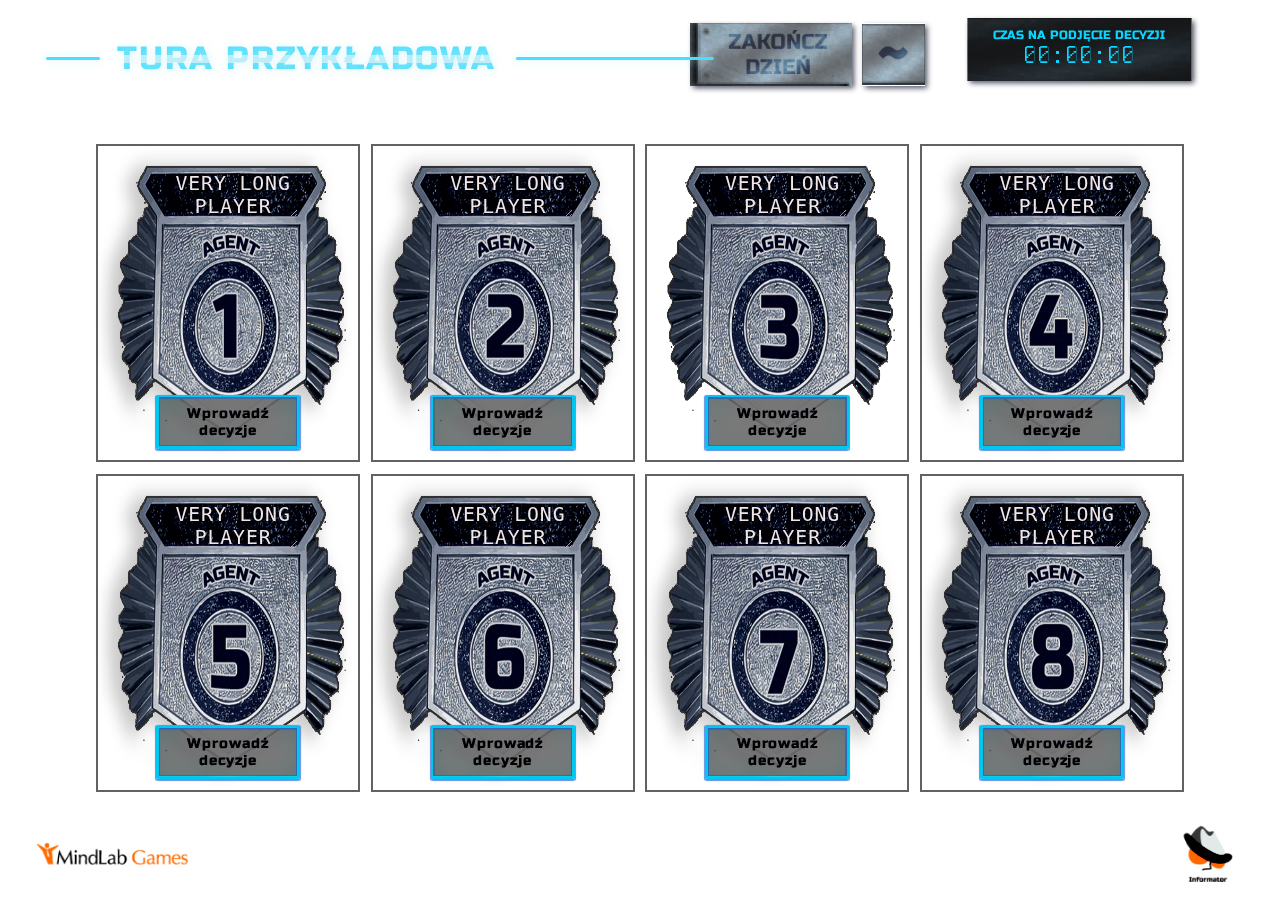
==== index.html @ 4770ed23 "rozne takie" ====
<!DOCTYPE html>
<html lang="en">
<head>
    <meta charset="UTF-8">
    <meta http-equiv="X-UA-Compatible" content="IE=edge">
    <meta name="viewport" content="width=device-width, initial-scale=1.0">
    <link rel="stylesheet" href="sass/index.css" />
    <title>Informator | Aplikacja trenera</title>
</head>
<body>

    <div class="header">
        <div class="header__text-box">
            <h1 class="heading-primary">
                <span class="heading-primary--main">Tura Przykładowa</span>
            </h1>
        </div>
        <div class="header__button-box">
            <button class="btn-header btn-header--function"></button>
            <button class="btn-header btn-header--tylda"></button>
        </div>
        <div class="header__timer">
            <div class="timer__box">
                <p class="timer__text">Czas na podjęcie decyzji</p>
                <p class="timer__count">00:00:00</p>
            </div>   
        </div>    
    </div>

    <div class="main" id="main">
        <div class="main-grid main-grid--7-8players">
            <div class="player-box">
                 <img class="player-box__img" src="img/1.png" alt="agent-1-badge"> 
                <div class="player-box__name">
                    <form action="" class="form__name">
                        <textarea placeholder="Very long player name" maxlength="22"row="2" class="name-input heading-secondary"  id="player1_name"></textarea>
                        <i class="form__name-icon">
                            <img src="img/Icon material-mode-edit.png" alt="">
                        </i>           
                    </form>  
                </div>
                <button class="btn btn--decision">
                    <!-- <a class="player-box__link" href="#popup-decision"> -->
                        <span class="btn__text">Wprowadź decyzje</span>
                    <!-- </a> -->
                </button>

            </div>
            <div class="player-box">
                <img class="player-box__img" src="img/2.png" alt="agent-2-badge">
                <div class="player-box__name">
                    <form action="" class="form__name">
                        <textarea placeholder="Very long player name" maxlength="22" class="name-input heading-secondary"  id="player2_name"></textarea>
                        <i class="form__name-icon">
                            <img src="img/Icon material-mode-edit.png" alt="">
                    </i>
                    </form>  
                 </div>
                 <button class="btn btn--decision"><a class="player-box__link" href="#popup-information"><span class="btn__text">Wprowadź decyzje</span>&nbsp;</a></button>
            </div>
            <div class="player-box ">
                <img class="player-box__img" src="img/3.png" alt="agent-3-badge">
                <div class="player-box__name">
                   <form action="" class="form__name">
                        <textarea placeholder="Very long player name" maxlength="22" class="name-input heading-secondary"  id="player3_name"></textarea>
                        <i class="form__name-icon">
                            <img src="img/Icon material-mode-edit.png" alt="">
                    </i>
                    </form>  
                 </div>
                 <button class="btn btn--decision"><span class="btn__text">Wprowadź decyzje</span>&nbsp;</button>

                 

            </div>
            <div class="player-box">
                <img class="player-box__img" src="img/4.png" alt="agent-4-badge">
                <div class="player-box__name">
                    <form action="" class="form__name">
                        <textarea placeholder="Very long player name" maxlength="22" class="name-input heading-secondary"  id="player4_name"></textarea>
                        <i class="form__name-icon">
                            <img src="img/Icon material-mode-edit.png" alt="">
                    </i>
                    </form>  
                 </div>
                 <button class="btn btn--decision"><span class="btn__text">Wprowadź decyzje</span>&nbsp;</button>
            </div> 
            <div class="player-box">
                <img class="player-box__img" src="img/5.png" alt="agent-5-badge">
                <div class="player-box__name">
                    <form action="" class="form__name">
                        <textarea placeholder="Very long player name" maxlength="22" class="name-input heading-secondary"  id="player5_name"></textarea>
                        <i class="form__name-icon">
                            <img src="img/Icon material-mode-edit.png" alt="">
                    </i>
                    </form>  
                 </div>
                 <button class="btn btn--decision"><span class="btn__text">Wprowadź decyzje</span>&nbsp;</button>
            </div>
            <div class="player-box">
                <img class="player-box__img" src="img/6.png" alt="agent-6-badge">
                <div class="player-box__name">
                    <form action="" class="form__name">
                    <textarea placeholder="Very long player name" maxlength="22" class="name-input heading-secondary"  id="player6_name"></textarea>
                    <i class="form__name-icon">
                        <img src="img/Icon material-mode-edit.png" alt="">
                </i>
                </form>  
                 </div>
                 <button class="btn btn--decision"><span class="btn__text">Wprowadź decyzje</span>&nbsp;</button>

            </div> 
            <div class="player-box">
                <img class="player-box__img" src="img/7.png" alt="agent-7-badge">
                <div class="player-box__name">
                    <form action="" class="form__name">
                        <textarea placeholder="Very long player name" maxlength="22" class="name-input heading-secondary"  id="player7_name"></textarea>
                        <i class="form__name-icon">
                            <img src="img/Icon material-mode-edit.png" alt="">
                        </i>
                    </form>  
                 </div>
                 <button class="btn btn--decision"><span class="btn__text">Wprowadź decyzje</span>&nbsp;</button>
            </div>
            <div class="player-box ">
                <img class="player-box__img" src="img/8.png" alt="agent-8-badge">
                <div class="player-box__name">
                    <form action="" class="form__name">
                        <textarea placeholder="Very long player name" maxlength="22" class="name-input heading-secondary"  id="player8_name"></textarea>
                        <i class="form__name-icon">
                            <img src="img/Icon material-mode-edit.png" alt="">
                        </i>
                    </form>  
                 </div>
                 <button class="btn btn--decision"><span class="btn__text">Wprowadź decyzje</span>&nbsp;</button>
            </div> 
            
        </div>

    </div>

    <div class="footer">
        <div class="footer__logo-box">
            <img src="img/MindLab Games - logotyp.png" alt="MindLab Games Logo">
        </div>
        <div class="footer__logogame-box">
            <img src="img/informator.png" alt="Informator Logo">
        </div>
    </div>

     <!-- <div class="popup" id="popup-decision">  
         <div class="popup__content"> 
             <div class="header__popup">
                <h1 class="heading-primary">
                    <span class="heading-primary--main">Decyzje Gracza X</span>
                </h1>
            </div>

            <div class="popup__actions popup-grid">

                <div class="action action--raid">
                    <div class="action__header-box action--raid-header">
                            <h1 class="heading-primary">
                                 <span class="heading-primary--raid">Nalot</span>
                             </h1>
                     </div>  
                    <div class="action__button-box action__button-box--raid">
                        <button class="btn-popup btn-popup--raid">
                            <span class="btn-popup-text ">Uniwersytet</span>
                        </button>
                        <button class="btn-popup btn-popup--raid">
                            <span class="btn-popup-text">Lotnisko</span>
                        </button>
                        <button class="btn-popup btn-popup--raid btn-popup-clicked btn-popup-clicked--raid">
                            <span class="btn-popup-text ">Kasyno</span>
                        </button>
                    </div> 
                </div>

                <div class="action action--provocation">
                    <div class="action__header-box action--provocation-header">
                        <h1 class="heading-primary">
                            <span class="heading-primary--provocation">Prowokacja</span>
                        </h1>
                    </div>
                    
                    <div class="action__button-box action__button-box--provocation">
                        <button class="btn-popup btn-popup--provocation">
                            <span class="btn-popup-text">Uniwersytet</span>
                        </button>
                        <button class="btn-popup btn-popup--provocation">
                            <span class="btn-popup-text">Lotnisko</span>
                        </button>
                        <button class="btn-popup btn-popup--provocation btn-popup-clicked btn-popup-clicked--provocation">
                            <span class="btn-popup-text">Kasyno</span>
                        </button>
                    </div>
                </div>
                <div class="action action--recon">
                    <div class="action__header-box action--recon-header">
                        <h1 class="heading-primary">
                            <span class="heading-primary--recon">Rekonesans</span>
                        </h1>

                    </div>
                    
                    <div class="action__button-box action__button-box--recon">
                        <button class="btn-popup btn-popup--recon">
                            <span class="btn-popup-text">Uniwersytet</span>
                        </button>
                        <button class="btn-popup btn-popup--recon">
                            <span class="btn-popup-text">Lotnisko</span>
                        </button>
                        <button class="btn-popup btn-popup--recon btn-popup-clicked btn-popup-clicked--recon">
                            <span class="btn-popup-text">Kasyno</span>
                        </button>
                    </div>
                </div>

                <div class="action action--wiretapping">
                    <div class="action__header-box  action--wiretapping-header">
                    
                    <h1 class="heading-primary">
                        <span class="heading-primary--wiretapping">Podsłuch</span>
                    </h1>
                </div>
                    <div class="action__button-box action__button-box--wiretapping">
                        <button class="btn-popup btn-popup--wiretapping">
                            <span class="btn-popup-text">Uniwersytet</span>
                        </button>
                        <button class="btn-popup btn-popup--wiretapping">
                            <span class="btn-popup-text">Lotnisko</span>
                        </button>
                        <button class="btn-popup btn-popup--wiretapping btn-popup-clicked btn-popup-clicked--wiretapping">
                            <span class="btn-popup-text">Kasyno</span>
                        </button>
                    </div>
                </div>

                <div class="action action--training">
                    <h1 class="heading-primary action--training-header">
                        <span class="heading-primary--training">Trening</span>
                    </h1>
                    <div class="action__button-box action__button-box--training">
                        <button class="btn-popup btn-popup--training">
                            <span class="btn-popup-text ">Blef</span>
                        </button>
                        <button class="btn-popup btn-popup--training">
                            <span class="btn-popup-text ">Elektronika</span>
                        </button>
                        <button class="btn-popup btn-popup--training u-padding-button">
                            <span class="btn-popup-text btn-popup-text--smaller">Fotografowanie</span>
                        </button>
                        <button class="btn-popup btn-popup--training">
                            <span class="btn-popup-text">Kamuflaż</span>
                        </button>
                        <button class="btn-popup btn-popup--training">
                            <span class="btn-popup-text ">Kondycja</span>
                        </button>
                        <button class="btn-popup btn-popup--training u-padding-button">
                            <span class="btn-popup-text btn-popup-text--smaller">Obezwładnianie</span>
                        </button>
                        <button class="btn-popup btn-popup--training u-padding-button">
                            <span class="btn-popup-text btn-popup-text--smaller">Programowanie</span>
                        </button>
                        <button class="btn-popup btn-popup--training">
                            <span class="btn-popup-text">Skradanie</span>
                        </button>
                        <button class="btn-popup btn-popup--training">
                            <span class="btn-popup-text ">Strzelectwo</span>
                        </button>
                        <button class="btn-popup btn-popup--training">
                            <span class="btn-popup-text ">Taktyka</span>
                        </button>
                        <button class="btn-popup btn-popup--training u-padding-button btn-popup-clicked btn-popup-clicked--training">
                            <span class="btn-popup-text btn-popup-text--smaller ">Walka Wręcz</span>
                        </button>
                        <button class="btn-popup btn-popup--training btn-popup--learned">
                            <span class="btn-popup-text ">Znajomości</span>
                        </button>
                       
                    </div>
                </div>
                <div class="action action--other">
                    <h1 class="heading-primary">
                        <span class="heading-primary--rest">Odpoczynek</span>
                        <div class="action__form">
                            <div class="action__form--group">
                                <input type="checkbox" class="action__input" name="rest" id="rest-check-1">
                                <label class="action__input-label" for="rest-check-1">
                               
                                <span class="action__input-checkbox"></span>
                                </label>
                            </div>
                            <div class="action__form--group">
                            <input type="checkbox" class="action__input" name="rest" id="rest-check-2">
                            <label class="action__input-label" for="rest-check-2">
                            <span class="action__input-checkbox"></span>
                            </label>
                            </div>
                        </div> 
                    </h1>
                  
                    <h1 class="heading-primary">
                        <span class="heading-primary--observation">Obserwacja</span>
                        <div class="action__form">
                            <input type="checkbox" class="action__input" name="observation" id="observation">
                            <label class="action__input-label" for="observation">
                            <span class="action__input-checkbox"></span>
                            </label>
                        </div> 

                    </h1>
                    <h1 class="heading-primary">
                        <span class="heading-primary--analysis">Analiza</span>
                        <div class="action__form">
                            <input type="checkbox" class="action__input" name="analysis" id="analysis">
                            <label class="action__input-label" for="analysis">
                            <span class="action__input-checkbox"></span>
                            </label>
                        </div> 
                       
                    </h1>

                </div>

            </div>
         </div> 
         <button class="btn btn--accept"><a href="#main" class="player-box__link"><span class="btn__text">Zaakceptuj</span>&nbsp;</a></button>     
    </div>       -->

      <!-- <div class="popup" id="popup-information">
        <div class="popup__content popup__content--smaller">
            <h1 class="heading-primary">
                <span class="heading-primary--main">Działanie</span>
            </h1>
            <button class="btn-information"></button>
            <div class="information-content">
             <p class="information__text">Gracz:<p>
                    <div class="information__players-list">
                        <p class="information__text information__text--float">KAtarzyna MAgda<p>
                            <p class="information__text information__text--float">Aleksander Aleksandra<p>
                            <p class="information__text information__text--float">Ana<p>
                            <p class="information__text information__text--float">Cecylia Błażej<p>
                            <p class="information__text information__text--float">KAtarzyna<p>
                           <p class="information__text information__text--float">6<p>
                            <p class="information__text information__text--float">7<p>
                            <p class="information__text information__text--float">8<p> 
                    </div>  
                <p class="information__text">Czy każdy Gracz pobrał odpowiednie KOSTKI INFORMACJI i ZNACZNIKI IRYTACJI?<p> 
                    <button class="btn btn--change"><span class="btn__text">Pokaż&nbsp;kostki</span></button>    
            </div>
        </div>
    </div>     -->
    
    
</body>
</html>
---- sass/index.css ----
@charset "UTF-8";
@-webkit-keyframes moveInOut {
  0% {
    width: 100%;
  }
  50% {
    width: 10%;
  }
  100% {
    width: 100%;
  }
}
@keyframes moveInOut {
  0% {
    width: 100%;
  }
  50% {
    width: 10%;
  }
  100% {
    width: 100%;
  }
}

*,
*::after,
*::before {
  margin: 0;
  padding: 0;
  -webkit-box-sizing: border-box;
          box-sizing: border-box;
}

html {
  font-size: 62.5%;
  font-family: "Russo One Regular", sans-serif;
}

body {
  padding: 1vmin 3vmin;
  width: 100vw;
  height: 100vmin;
  overflow-x: hidden;
  overflow-y: hidden;
  position: relative;
  background: url(../img/bg.png);
  background-size: cover;
}

body::before {
  content: '';
  background: url(../img/bg.png);
  background-size: cover;
  width: 100%;
  height: 100%;
  position: Absolute;
  top: 0;
  left: 0;
  -webkit-filter: contrast(130%);
          filter: contrast(130%);
  z-index: -2;
}

@font-face {
  font-family: "Russo One Regular";
  src: url(../fonts/RussoOne-Regular.ttf);
}

@font-face {
  font-family: 'Capsuula';
  src: url(../fonts/Capsuula.ttf);
}

@font-face {
  font-family: "Free Pixel";
  src: url(../fonts/FreePixel.ttf);
}

.heading-primary {
  font-size: 3.5vmin;
  text-transform: uppercase;
  font-weight: 400;
  display: inline-block;
  background-clip: text;
  -webkit-background-clip: text;
  color: transparent;
  letter-spacing: 0.2vmin;
  position: relative;
}

.heading-primary--main {
  background-image: -webkit-gradient(linear, left bottom, left top, from(#49dffe), color-stop(40%, #49dffe), color-stop(40%, #bbeff9), color-stop(60%, #bbeff9), color-stop(60%, #49dffe), to(#49dffe));
  background-image: linear-gradient(to top, #49dffe 0%, #49dffe 40%, #bbeff9 40%, #bbeff9 60%, #49dffe 60%, #49dffe 100%);
  background-clip: text;
  -webkit-background-clip: text;
  color: transparent;
  padding-left: 10vmin;
  text-shadow: 0.1rem 0.1rem 0.8rem rgba(187, 239, 249, 0.5);
}

.heading-primary--main::before {
  content: "";
  width: 6vmin;
  height: .4vmin;
  border-radius: 5px;
  position: absolute;
  background: #49dffe;
  -webkit-box-shadow: 0rem 0rem 1rem rgba(187, 239, 249, 0.7);
          box-shadow: 0rem 0rem 1rem rgba(187, 239, 249, 0.7);
  top: 45%;
  left: 4%;
}

.heading-primary--main::after {
  content: "";
  width: 22vmin;
  height: .4vmin;
  border-radius: 5px;
  position: absolute;
  background: #49dffe;
  -webkit-box-shadow: 0rem 0rem 1rem rgba(187, 239, 249, 0.7);
          box-shadow: 0rem 0rem 1rem rgba(187, 239, 249, 0.7);
  top: 45%;
  right: 0;
  -webkit-transform: translatex(110%);
          transform: translatex(110%);
}

.heading-primary--smaller {
  background-image: -webkit-gradient(linear, left bottom, left top, from(#49dffe), color-stop(40%, #49dffe), color-stop(40%, #bbeff9), color-stop(60%, #bbeff9), color-stop(60%, #49dffe), to(#49dffe));
  background-image: linear-gradient(to top, #49dffe 0%, #49dffe 40%, #bbeff9 40%, #bbeff9 60%, #49dffe 60%, #49dffe 100%);
  background-clip: text;
  -webkit-background-clip: text;
  color: transparent;
  text-shadow: 0.1rem 0.1rem 0.8rem rgba(187, 239, 249, 0.5);
  font-size: 90%;
  margin-left: 30vmin;
}

.heading-primary--raid {
  background-image: -webkit-gradient(linear, left bottom, left top, from(#d4876d), color-stop(40%, #d4876d), color-stop(40%, #eea087), color-stop(60%, #eea087), color-stop(60%, #d4876d), to(#d4876d));
  background-image: linear-gradient(to top, #d4876d 0%, #d4876d 40%, #eea087 40%, #eea087 60%, #d4876d 60%, #d4876d 100%);
  background-clip: text;
  -webkit-background-clip: text;
  color: transparent;
}

.heading-primary--raid::before {
  content: 'nalot';
  position: absolute;
  top: 0;
  right: 0;
  color: rgba(0, 0, 0, 0.1);
  z-index: -1;
  text-shadow: 0.4rem 0.4rem 0.5rem rgba(0, 0, 0, 0.3);
}

.heading-primary--provocation {
  background-image: -webkit-gradient(linear, left bottom, left top, from(#eed86c), color-stop(40%, #eed86c), color-stop(40%, #fbff8f), color-stop(60%, #fbff8f), color-stop(60%, #eed86c), to(#eed86c));
  background-image: linear-gradient(to top, #eed86c 0%, #eed86c 40%, #fbff8f 40%, #fbff8f 60%, #eed86c 60%, #eed86c 100%);
  background-clip: text;
  -webkit-background-clip: text;
  color: transparent;
  position: relative;
}

.heading-primary--provocation::before {
  content: 'prowokacja';
  position: absolute;
  top: 0;
  right: 0;
  color: rgba(0, 0, 0, 0.1);
  z-index: -1;
  text-shadow: 0.4rem 0.4rem 0.5rem rgba(0, 0, 0, 0.3);
}

.heading-primary--recon {
  background-image: -webkit-gradient(linear, left bottom, left top, from(#7f5ca7), color-stop(40%, #7f5ca7), color-stop(40%, #b58dd8), color-stop(60%, #b58dd8), color-stop(60%, #7f5ca7), to(#7f5ca7));
  background-image: linear-gradient(to top, #7f5ca7 0%, #7f5ca7 40%, #b58dd8 40%, #b58dd8 60%, #7f5ca7 60%, #7f5ca7 100%);
  background-clip: text;
  -webkit-background-clip: text;
  color: transparent;
  position: relative;
}

.heading-primary--recon::before {
  content: 'rekonesans';
  position: absolute;
  top: 0;
  right: 0;
  color: rgba(0, 0, 0, 0.1);
  z-index: -1;
  text-shadow: 0.4rem 0.4rem 0.5rem rgba(0, 0, 0, 0.3);
}

.heading-primary--wiretapping {
  background-image: -webkit-gradient(linear, left bottom, left top, from(#01c4db), color-stop(40%, #01c4db), color-stop(40%, #01eaf5), color-stop(60%, #01eaf5), color-stop(60%, #01c4db), to(#01c4db));
  background-image: linear-gradient(to top, #01c4db 0%, #01c4db 40%, #01eaf5 40%, #01eaf5 60%, #01c4db 60%, #01c4db 100%);
  background-clip: text;
  -webkit-background-clip: text;
  color: transparent;
  position: relative;
}

.heading-primary--wiretapping::before {
  content: 'podsłuch';
  position: absolute;
  top: 0;
  right: 0;
  color: rgba(0, 0, 0, 0.1);
  z-index: -1;
  text-shadow: 0.4rem 0.4rem 0.5rem rgba(0, 0, 0, 0.3);
}

.heading-primary--training {
  background-image: -webkit-gradient(linear, left bottom, left top, from(#6c8190), color-stop(40%, #6c8190), color-stop(40%, #a3bac8), color-stop(60%, #a3bac8), color-stop(60%, #6c8190), to(#6c8190));
  background-image: linear-gradient(to top, #6c8190 0%, #6c8190 40%, #a3bac8 40%, #a3bac8 60%, #6c8190 60%, #6c8190 100%);
  background-clip: text;
  -webkit-background-clip: text;
  color: transparent;
  position: relative;
}

.heading-primary--training::before {
  content: 'trening';
  position: absolute;
  top: 0;
  right: 0;
  color: rgba(0, 0, 0, 0.1);
  z-index: -1;
  text-shadow: 0.4rem 0.4rem 0.5rem rgba(0, 0, 0, 0.3);
}

.heading-primary--rest {
  background-image: -webkit-gradient(linear, left bottom, left top, from(#71c299), color-stop(40%, #71c299), color-stop(40%, #a7e9cd), color-stop(60%, #a7e9cd), color-stop(60%, #71c299), to(#71c299));
  background-image: linear-gradient(to top, #71c299 0%, #71c299 40%, #a7e9cd 40%, #a7e9cd 60%, #71c299 60%, #71c299 100%);
  background-clip: text;
  -webkit-background-clip: text;
  color: transparent;
  position: relative;
  display: inline-block;
  max-width: 50%;
}

.heading-primary--rest::before {
  content: 'Odpoczynek';
  position: absolute;
  top: 0;
  right: 0;
  color: rgba(0, 0, 0, 0.1);
  z-index: -1;
  text-shadow: 0.4rem 0.4rem 0.5rem rgba(0, 0, 0, 0.3);
}

.heading-primary--rest::after {
  content: "";
  width: 3vmin;
  height: .15vmin;
  border-radius: 5px;
  position: absolute;
  background: #d4876d;
  -webkit-box-shadow: 0rem 0rem 1rem rgba(0, 0, 0, 0.7);
          box-shadow: 0rem 0rem 1rem rgba(0, 0, 0, 0.7);
  top: 45%;
  right: 0;
  -webkit-transform: translatex(110%);
          transform: translatex(110%);
}

.heading-primary--observation {
  background-image: -webkit-gradient(linear, left bottom, left top, from(#f2f2f2), color-stop(40%, #f2f2f2), color-stop(40%, #b7b2b2), color-stop(60%, #b7b2b2), color-stop(60%, #f2f2f2), to(#f2f2f2));
  background-image: linear-gradient(to top, #f2f2f2 0%, #f2f2f2 40%, #b7b2b2 40%, #b7b2b2 60%, #f2f2f2 60%, #f2f2f2 100%);
  background-clip: text;
  -webkit-background-clip: text;
  color: transparent;
  position: relative;
  max-width: 50%;
}

.heading-primary--observation::before {
  content: 'Obserwacja';
  position: absolute;
  top: 0;
  right: 0;
  color: rgba(0, 0, 0, 0.1);
  z-index: -1;
  text-shadow: 0.4rem 0.4rem 0.5rem rgba(0, 0, 0, 0.3);
}

.heading-primary--observation::after {
  content: "";
  width: 3vmin;
  height: .1vmin;
  border-radius: 5px;
  position: absolute;
  background: #d4876d;
  -webkit-box-shadow: 0rem 0rem 1rem rgba(0, 0, 0, 0.7);
          box-shadow: 0rem 0rem 1rem rgba(0, 0, 0, 0.7);
  top: 45%;
  right: 0;
  -webkit-transform: translatex(110%);
          transform: translatex(110%);
}

.heading-primary--analysis {
  background-image: -webkit-gradient(linear, left bottom, left top, from(#b7b4ae), color-stop(40%, #b7b4ae), color-stop(40%, #e3e1dd), color-stop(60%, #e3e1dd), color-stop(60%, #b7b4ae), to(#b7b4ae));
  background-image: linear-gradient(to top, #b7b4ae 0%, #b7b4ae 40%, #e3e1dd 40%, #e3e1dd 60%, #b7b4ae 60%, #b7b4ae 100%);
  background-clip: text;
  -webkit-background-clip: text;
  color: transparent;
  position: relative;
  max-width: 50%;
}

.heading-primary--analysis::before {
  content: 'Analiza';
  position: absolute;
  top: 0;
  right: 0;
  color: rgba(0, 0, 0, 0.1);
  z-index: -1;
  text-shadow: 0.4rem 0.4rem 0.5rem rgba(0, 0, 0, 0.3);
}

.heading-primary--analysis::after {
  content: "";
  width: 11vmin;
  height: .2vmin;
  border-radius: 5px;
  position: absolute;
  background: #d4876d;
  -webkit-box-shadow: 0rem 0rem 1rem rgba(0, 0, 0, 0.7);
          box-shadow: 0rem 0rem 1rem rgba(0, 0, 0, 0.7);
  top: 45%;
  right: 0;
  -webkit-transform: translatex(105%);
          transform: translatex(105%);
}

.heading-secondary {
  font-size: 2.2vmin;
  color: #fff5f5;
  text-transform: uppercase;
  font-weight: 100;
  letter-spacing: 0.1vmin;
  mix-blend-mode: lighten;
}

.btn__text {
  font-family: "Russo One Regular";
  position: absolute;
  top: 50%;
  left: 50%;
  -webkit-transform: translate(-50%, -50%);
          transform: translate(-50%, -50%);
  display: inline;
  text-align: center;
  -webkit-backface-visibility: hidden;
          backface-visibility: hidden;
  -webkit-filter: contrast(120%);
          filter: contrast(120%);
  font-size: 1.6vmin;
  letter-spacing: .1vmin;
  opacity: 1;
  z-index: 2;
  -webkit-transition: all .2s;
  transition: all .2s;
}

.btn__text:hover {
  opacity: .7;
  -webkit-transform: translateY(0.1vmin) translate(-50%, -50%);
          transform: translateY(0.1vmin) translate(-50%, -50%);
}

.btn-popup-text {
  font-family: "Russo One Regular";
  font-size: 1.7vmin;
  text-transform: uppercase;
  font-weight: 100;
  letter-spacing: 0.2vmin;
  text-shadow: 0.4rem 0.4rem 0.5rem rgba(0, 0, 0, 0.3);
  -webkit-transition: all .5s;
  transition: all .5s;
  -webkit-filter: contrast(120%) brightness(110%);
          filter: contrast(120%) brightness(110%);
  -webkit-transition: all ease-out .3s;
  transition: all ease-out .3s;
}

.btn-popup-text--smaller {
  font-size: 1.3vmin;
}

.timer__text {
  font-size: 1.3vmin;
  text-transform: uppercase;
  font-weight: 400;
  color: #09d5ff;
}

.timer__count {
  font-family: "Free Pixel", sans-serif;
  font-weight: 300;
  color: #09d5ff;
  font-size: 3vmin;
}

.decision__text {
  font-size: 2vmin;
  text-transform: uppercase;
  font-weight: 400;
  padding-left: 1vmin;
}

.dice__text {
  font-size: 2vmin;
  text-transform: uppercase;
  font-weight: 400;
  color: #fff5f5;
  z-index: 2;
  text-shadow: -0.5px 0 black, 0 0.5px black, 0.5px 0 black, 0 -0.5px black;
}

.dice__text--single {
  color: #fff5f5;
  z-index: 2;
  text-shadow: -0.5px 0 black, 0 0.5px black, 0.5px 0 black, 0 -0.5px black;
  font-size: 3vmin;
}

.dice-effect__label {
  display: inline-block;
  text-align: center;
  color: #fff5f5;
  font-size: 1.4vmin;
  text-transform: uppercase;
  margin-top: .2vmin;
}

.analysis__text {
  font-size: 2.5vmin;
  text-transform: uppercase;
  font-weight: 400;
  padding-left: 1vmin;
  line-height: 0.9;
}

.analysis__text--smaller {
  font-size: 1.8vmin;
  text-transform: uppercase;
  font-weight: 400;
  padding-left: 1vmin;
}

.information__text {
  font-family: 'Capsuula';
  color: white;
  font-size: 3vmin;
  line-height: 130%;
  letter-spacing: .1vmin;
  display: inline-block;
  margin-bottom: 1vmin;
}

.information__text--float {
  width: 50%;
  height: auto;
  float: left;
}

.u-padding-button {
  padding: 1vmin 1vmin !important;
}

.u-margin-bottom {
  margin-bottom: 2.2vmin;
}

.u-margin-top {
  margin-top: 2.2vmin;
}

.btn, .btn:link, .btn:visited {
  font-family: "Russo One Regular";
  color: #040920;
  background: transparent;
  display: inline-block;
  text-align: center;
  -webkit-backface-visibility: hidden;
          backface-visibility: hidden;
  cursor: pointer;
  position: relative;
  border: 0.5vmin solid #09d5ff;
  border-radius: 2%;
  -webkit-box-shadow: 0vmin 0.1vmin 0.1vmin 0.1vmin rgba(44, 114, 235, 0.7);
          box-shadow: 0vmin 0.1vmin 0.1vmin 0.1vmin rgba(44, 114, 235, 0.7);
  z-index: 20;
  -webkit-transition: all ease-in .2s;
  transition: all ease-in .2s;
}

.btn::before {
  content: "";
  background: rgba(101, 101, 101, 0.8);
  backdrop-filter: blur(1.2vmin) brightness(200%);
  -webkit-backdrop-filter: blur(1.2vmin) brightness(200%);
  -webkit-box-shadow: inset 0vmin 0.1vmin 0.1vmin 0.1vmin rgba(44, 114, 235, 0.7);
          box-shadow: inset 0vmin 0.1vmin 0.1vmin 0.1vmin rgba(44, 114, 235, 0.7);
}

.btn:hover {
  -webkit-box-shadow: 0vmin 0.2vmin 0.8vmin 0.1vmin rgba(44, 114, 235, 0.7);
          box-shadow: 0vmin 0.2vmin 0.8vmin 0.1vmin rgba(44, 114, 235, 0.7);
}

.btn:hover::before {
  -webkit-box-shadow: inset 0vmin 0.2vmin 0.8vmin 0.1vmin rgba(44, 114, 235, 0.7);
          box-shadow: inset 0vmin 0.2vmin 0.8vmin 0.1vmin rgba(44, 114, 235, 0.7);
}

.btn:active, .btn:focus {
  -webkit-filter: brightness(170%);
          filter: brightness(170%);
}

.btn--decision {
  width: 16vmin;
  height: 6vmin;
  position: Absolute;
  top: 88%;
  left: 50%;
  -webkit-transform: translate(-50%, -50%);
          transform: translate(-50%, -50%);
  margin: 0 auto;
  z-index: 1;
}

.btn--decision::before {
  content: "";
  width: 15.4vmin;
  height: 5.4vmin;
  z-index: -10;
  position: Absolute;
  z-index: -1;
  top: -4%;
  left: -1%;
}

.btn--change {
  width: 18vmin;
  height: 4.4vmin;
  position: Absolute;
  top: 91%;
  left: 50%;
  -webkit-transform: translate(-50%, -50%);
          transform: translate(-50%, -50%);
  margin: 0 auto;
  z-index: 1;
}

.btn--change::before {
  content: "";
  width: 17.4vmin;
  height: 3.6vmin;
  z-index: -10;
  position: Absolute;
  z-index: -1;
  top: -4%;
  left: -1%;
}

.btn--accept {
  width: 16vmin;
  height: 4vmin;
  position: Absolute;
  top: 82%;
  left: 46%;
}

.btn--accept::before {
  content: "";
  width: 15.3vmin;
  height: 3.3vmin;
  z-index: -2;
  position: Absolute;
  top: -3%;
  left: -1%;
}

.btn-header, .btn-header:link, .btn-header:visited {
  display: inline-block;
  cursor: pointer;
  border: none;
  background: transparent;
  -webkit-transition: all .2s;
  transition: all .2s;
  -webkit-box-shadow: 0.3vmin 0.3vmin 0.6vmin rgba(4, 9, 32, 0.7);
          box-shadow: 0.3vmin 0.3vmin 0.6vmin rgba(4, 9, 32, 0.7);
}

.btn-header:hover {
  -webkit-transform: translateY(0.2vmin);
          transform: translateY(0.2vmin);
  -webkit-box-shadow: 0.5vmin 0.5vmin 0.8vmin rgba(4, 9, 32, 0.7);
          box-shadow: 0.5vmin 0.5vmin 0.8vmin rgba(4, 9, 32, 0.7);
}

.btn-header:active, .btn-header:focus {
  -webkit-filter: brightness(120%);
          filter: brightness(120%);
  -webkit-transform: translateY(0.1vmin);
          transform: translateY(0.1vmin);
}

.btn-header--function {
  height: 7vmin;
  width: 18vmin;
  background: url("../img/zakończ dzień.png") no-repeat center/cover;
}

.btn-header--tylda {
  height: 7vmin;
  width: 7vmin;
  background: url("../img/tylda.png") no-repeat center/contain;
}

.btn-popup {
  display: inline-block;
  text-align: center;
  width: 32%;
  height: auto;
  padding: .9vmin 1vmin;
  border-radius: 3vmin;
  margin-bottom: .8vmin;
  z-index: 1;
  position: relative;
  overflow: hidden;
  background: transparent;
  border: none;
  -webkit-transition: all ease-out .3s;
  transition: all ease-out .3s;
}

.btn-popup::before {
  content: '';
  position: Absolute;
  top: 0;
  left: 0;
  width: 100%;
  height: 100%;
  background: -webkit-gradient(linear, left top, right top, from(rgba(0, 0, 0, 0.4))), url(../img/mask.png) center center/cover;
  background: linear-gradient(to right, rgba(0, 0, 0, 0.4) rgba(0, 0, 0, 0.4)), url(../img/mask.png) center center/cover;
  opacity: .2;
  background-blend-mode: multiply;
  -webkit-filter: brightness(70%) contrast(200%);
          filter: brightness(70%) contrast(200%);
  overflow: hidden;
  z-index: -1;
  -webkit-transition: all ease-in .2s;
  transition: all ease-in .2s;
}

.btn-popup:hover {
  cursor: pointer;
  -webkit-transform: translateY(-0.1vmin);
          transform: translateY(-0.1vmin);
  -webkit-backface-visibility: hidden;
          backface-visibility: hidden;
}

.btn-popup:hover .btn-popup-text {
  color: rgba(255, 245, 245, 0.5);
  text-shadow: rgba(0, 0, 0, 0.8) 0.2vmin 0.2vmin 0.5vmin;
}

.btn-popup--raid {
  color: rgba(212, 135, 109, 0.4);
  border: rgba(212, 135, 109, 0.4) 0.3vmin solid;
}

.btn-popup--raid:hover::before {
  background: -webkit-gradient(linear, left top, right top, from(rgba(212, 135, 109, 0.9))), url(../img/mask.png) center center/cover;
  background: linear-gradient(to right, rgba(212, 135, 109, 0.9) rgba(212, 135, 109, 0.9)), url(../img/mask.png) center center/cover;
  background-blend-mode: multiply;
  opacity: .4;
  -webkit-filter: brightness(120%);
          filter: brightness(120%);
}

.btn-popup--provocation {
  color: rgba(238, 216, 108, 0.4);
  border: rgba(238, 216, 108, 0.4) 0.3vmin solid;
}

.btn-popup--provocation:hover::before {
  background: -webkit-gradient(linear, left top, right top, from(rgba(238, 216, 108, 0.9))), url(../img/mask.png) center center/cover;
  background: linear-gradient(to right, rgba(238, 216, 108, 0.9) rgba(238, 216, 108, 0.9)), url(../img/mask.png) center center/cover;
  background-blend-mode: multiply;
  opacity: .4;
  -webkit-filter: brightness(120%);
          filter: brightness(120%);
}

.btn-popup--recon {
  color: rgba(127, 92, 167, 0.4);
  border: rgba(127, 92, 167, 0.4) 0.3vmin solid;
  -webkit-filter: brightness(120%);
          filter: brightness(120%);
}

.btn-popup--recon:hover::before {
  background: -webkit-gradient(linear, left top, right top, from(rgba(127, 92, 167, 0.9))), url(../img/mask.png) center center/cover;
  background: linear-gradient(to right, rgba(127, 92, 167, 0.9) rgba(127, 92, 167, 0.9)), url(../img/mask.png) center center/cover;
  background-blend-mode: multiply;
  opacity: .4;
  -webkit-filter: brightness(120%);
          filter: brightness(120%);
}

.btn-popup--wiretapping {
  color: rgba(1, 196, 219, 0.4);
  border: rgba(1, 196, 219, 0.4) 0.3vmin solid;
}

.btn-popup--wiretapping:hover::before {
  background: -webkit-gradient(linear, left top, right top, from(rgba(1, 196, 219, 0.9))), url(../img/mask.png) center center/cover;
  background: linear-gradient(to right, rgba(1, 196, 219, 0.9) rgba(1, 196, 219, 0.9)), url(../img/mask.png) center center/cover;
  background-blend-mode: multiply;
  opacity: .4;
  -webkit-filter: brightness(120%);
          filter: brightness(120%);
}

.btn-popup--training {
  color: rgba(92, 104, 116, 0.9);
  border: rgba(108, 129, 144, 0.8) 0.3vmin solid;
}

.btn-popup--training:hover::before {
  background: -webkit-gradient(linear, left top, right top, from(rgba(108, 129, 144, 0.9))), url(../img/mask.png) center center/cover;
  background: linear-gradient(to right, rgba(108, 129, 144, 0.9) rgba(108, 129, 144, 0.9)), url(../img/mask.png) center center/cover;
  background-blend-mode: multiply;
  opacity: .4;
  -webkit-filter: brightness(120%);
          filter: brightness(120%);
}

.btn-popup-clicked {
  -webkit-filter: brightness(100%);
          filter: brightness(100%);
  border: #09d5ff 0.3vmin solid;
  -webkit-box-shadow: 0vmin 0vmin 0.7vmin 0.4vmin rgba(9, 213, 255, 0.7);
          box-shadow: 0vmin 0vmin 0.7vmin 0.4vmin rgba(9, 213, 255, 0.7);
  -webkit-transition: all ease-out .3s;
  transition: all ease-out .3s;
}

.btn-popup-clicked .btn-popup-text {
  color: rgba(255, 245, 245, 0.9);
  text-shadow: rgba(0, 0, 0, 0.7) 0.3vmin 0.3vmin 0.3vmin;
}

.btn-popup-clicked:hover {
  -webkit-filter: drop-shadow(0 0 1vmin rgba(9, 213, 255, 0.9));
          filter: drop-shadow(0 0 1vmin rgba(9, 213, 255, 0.9));
}

.btn-popup-clicked--raid::before {
  background: -webkit-gradient(linear, left top, right top, from(rgba(212, 135, 109, 0.7))), url(../img/mask.png) center center/cover;
  background: linear-gradient(to right, rgba(212, 135, 109, 0.7) rgba(212, 135, 109, 0.6)), url(../img/mask.png) center center/cover;
  background-blend-mode: multiply;
  opacity: .7;
  -webkit-filter: brightness(110%) contrast(140%);
          filter: brightness(110%) contrast(140%);
}

.btn-popup-clicked--provocation::before {
  background: -webkit-gradient(linear, left top, right top, from(rgba(238, 216, 108, 0.7))), url(../img/mask.png) center center/cover;
  background: linear-gradient(to right, rgba(238, 216, 108, 0.7) rgba(238, 216, 108, 0.6)), url(../img/mask.png) center center/cover;
  background-blend-mode: multiply;
  opacity: .7;
  -webkit-filter: brightness(110%) contrast(140%);
          filter: brightness(110%) contrast(140%);
}

.btn-popup-clicked--recon::before {
  background: -webkit-gradient(linear, left top, right top, from(rgba(127, 92, 167, 0.7))), url(../img/mask.png) center center/cover;
  background: linear-gradient(to right, rgba(127, 92, 167, 0.7) rgba(127, 92, 167, 0.6)), url(../img/mask.png) center center/cover;
  background-blend-mode: multiply;
  opacity: .7;
  -webkit-filter: brightness(110%) contrast(140%);
          filter: brightness(110%) contrast(140%);
}

.btn-popup-clicked--wiretapping::before {
  background: -webkit-gradient(linear, left top, right top, from(rgba(1, 196, 219, 0.7))), url(../img/mask.png) center center/cover;
  background: linear-gradient(to right, rgba(1, 196, 219, 0.7) rgba(1, 196, 219, 0.6)), url(../img/mask.png) center center/cover;
  background-blend-mode: multiply;
  opacity: .7;
  -webkit-filter: brightness(110%) contrast(140%);
          filter: brightness(110%) contrast(140%);
}

.btn-popup-clicked--training::before {
  background: -webkit-gradient(linear, left top, right top, from(rgba(108, 129, 144, 0.7))), url(../img/mask.png) center center/cover;
  background: linear-gradient(to right, rgba(108, 129, 144, 0.7) rgba(108, 129, 144, 0.6)), url(../img/mask.png) center center/cover;
  background-blend-mode: multiply;
  opacity: .7;
  -webkit-filter: brightness(110%) contrast(140%);
          filter: brightness(110%) contrast(140%);
}

.btn-popup:focus {
  -webkit-box-shadow: 0.2vmin 0.2vmin 0.5vmin 0.2vmin rgba(0, 0, 0, 0.5), 0vmin 0vmin 0.7vmin 0.4vmin rgba(9, 213, 255, 0.4);
          box-shadow: 0.2vmin 0.2vmin 0.5vmin 0.2vmin rgba(0, 0, 0, 0.5), 0vmin 0vmin 0.7vmin 0.4vmin rgba(9, 213, 255, 0.4);
  -webkit-transform: translateY(0.2vmin);
          transform: translateY(0.2vmin);
}

.btn-popup--learned {
  color: rgba(255, 245, 245, 0.6);
  border: rgba(9, 213, 255, 0.6) 0.2vmin solid;
  -webkit-box-shadow: 0vmin 0vmin 0.8vmin 0.1vmin rgba(9, 213, 255, 0.4), inset 0vmin 0vmin 0.1vmin rgba(9, 213, 255, 0.6);
          box-shadow: 0vmin 0vmin 0.8vmin 0.1vmin rgba(9, 213, 255, 0.4), inset 0vmin 0vmin 0.1vmin rgba(9, 213, 255, 0.6);
}

.btn-popup--learned::before {
  -webkit-filter: brightness(120%);
          filter: brightness(120%);
  opacity: .5;
}

.btn-popup--learned:hover {
  cursor: default;
  -webkit-transform: none;
          transform: none;
}

.btn-popup--learned:hover .btn-popup-text {
  color: rgba(255, 245, 245, 0.6);
  text-shadow: none;
}

.btn-popup--learned:hover::before {
  -webkit-filter: brightness(120%);
          filter: brightness(120%);
  opacity: .5;
}

.btn-popup--learned:focus {
  -webkit-box-shadow: 0vmin 0vmin 0.8vmin 0.1vmin rgba(9, 213, 255, 0.4), inset 0vmin 0vmin 0.1vmin rgba(9, 213, 255, 0.6);
          box-shadow: 0vmin 0vmin 0.8vmin 0.1vmin rgba(9, 213, 255, 0.4), inset 0vmin 0vmin 0.1vmin rgba(9, 213, 255, 0.6);
  -webkit-transform: none;
          transform: none;
}

.btn-information, .btn-information:link, .btn-information:visited {
  position: absolute;
  top: 40%;
  left: 85%;
  cursor: pointer;
  height: 10vmin;
  width: 10vmin;
  background: url("../img/dalej-button.png") no-repeat center/contain;
  border: none;
  -webkit-transition: all .2s;
  transition: all .2s;
}

.btn-information:hover, .btn-information:link:hover, .btn-information:visited:hover {
  -webkit-transform: translateY(0.2vmin);
          transform: translateY(0.2vmin);
  -webkit-filter: brightness(90%);
          filter: brightness(90%);
  border: none;
}

.btn-information:active, .btn-information:focus, .btn-information:link:active, .btn-information:link:focus, .btn-information:visited:active, .btn-information:visited:focus {
  -webkit-filter: brightness(120%);
          filter: brightness(120%);
  -webkit-transform: translateY(0.1vmin);
          transform: translateY(0.1vmin);
}

.timer__box {
  position: absolute;
  top: 0;
  right: 0;
  height: 7vmin;
  width: 25vmin;
  display: -webkit-box;
  display: -ms-flexbox;
  display: flex;
  -webkit-box-orient: vertical;
  -webkit-box-direction: normal;
      -ms-flex-direction: column;
          flex-direction: column;
  -webkit-box-align: center;
      -ms-flex-align: center;
          align-items: center;
  -webkit-box-pack: center;
      -ms-flex-pack: center;
          justify-content: center;
  background: url("../img/timer-bg.png") no-repeat center/cover;
  -webkit-box-shadow: 0.3vmin 0.3vmin 0.6vmin rgba(4, 9, 32, 0.7);
          box-shadow: 0.3vmin 0.3vmin 0.6vmin rgba(4, 9, 32, 0.7);
}

.footer {
  width: 97vw;
  height: 7vmin;
  position: Absolute;
  left: 0;
  top: 91%;
  display: -webkit-box;
  display: -ms-flexbox;
  display: flex;
  -webkit-box-align: center;
      -ms-flex-align: center;
          align-items: center;
  -webkit-box-pack: justify;
      -ms-flex-pack: justify;
          justify-content: space-between;
  -ms-flex-wrap: wrap;
      flex-wrap: wrap;
  z-index: -1;
}

.footer__logo-box {
  width: 25vmin;
  height: auto;
  display: inline;
  text-align: Center;
}

.footer__logo-box > img {
  width: 100%;
  -webkit-filter: brightness(110%) contrast(180%);
          filter: brightness(110%) contrast(180%);
}

.footer__logogame-box {
  width: 15vmin;
  height: auto;
  display: inline;
  text-align: right;
}

.footer__logogame-box > img {
  width: 50%;
  -webkit-filter: brightness(110%) contrast(180%);
          filter: brightness(110%) contrast(180%);
}

.main-grid {
  position: relative;
  display: -ms-grid;
  display: grid;
  -webkit-box-pack: center;
      -ms-flex-pack: center;
          justify-content: center;
  grid-column-gap: 1%;
  grid-row-gap: 2%;
  margin: 0 auto;
  width: 100%;
  height: 100%;
}

.main-grid--7-8players {
  -ms-grid-columns: (1fr)[4];
      grid-template-columns: repeat(4, 1fr);
  -ms-grid-rows: (1fr)[2];
      grid-template-rows: repeat(2, 1fr);
}

.main-grid--5-6players {
  width: 75%;
  -ms-grid-columns: (1fr)[3];
      grid-template-columns: repeat(3, 1fr);
  -ms-grid-rows: (1fr)[2];
      grid-template-rows: repeat(2, 1fr);
}

.main-grid--3-4players {
  width: 50%;
  grid-column-gap: 2%;
  -ms-grid-columns: (1fr)[2];
      grid-template-columns: repeat(2, 1fr);
  -ms-grid-rows: (1fr)[2];
      grid-template-rows: repeat(2, 1fr);
}

.action--raid {
  -ms-grid-row: 1;
  -ms-grid-column: 1;
  grid-area: raid;
}

.action--provocation {
  -ms-grid-row: 2;
  -ms-grid-column: 1;
  grid-area: provocation;
}

.action--recon {
  -ms-grid-row: 3;
  -ms-grid-column: 1;
  grid-area: recon;
}

.action--wiretapping {
  -ms-grid-row: 4;
  -ms-grid-column: 1;
  grid-area: wiretapping;
}

.action--training {
  -ms-grid-row: 1;
  -ms-grid-row-span: 2;
  -ms-grid-column: 2;
  grid-area: training;
}

.action--other {
  -ms-grid-row: 3;
  -ms-grid-row-span: 2;
  -ms-grid-column: 2;
  grid-area: other;
}

.popup-grid {
  display: -ms-grid;
  display: grid;
  -ms-grid-columns: (1fr)[2];
      grid-template-columns: repeat(2, 1fr);
  -ms-grid-rows: (1fr)[4];
      grid-template-rows: repeat(4, 1fr);
  grid-gap: 2.5vmin;
      grid-template-areas: "raid training" "provocation training" "recon other" "wiretapping other";
}

.header {
  width: 91vw;
  height: 9vmin;
  display: -ms-grid;
  display: grid;
  -ms-grid-columns: 51% 22% 20%;
      grid-template-columns: 51% 22% 20%;
  grid-gap: 5%;
  -webkit-box-align: center;
      -ms-flex-align: center;
          align-items: center;
  position: relative;
  margin-top: 1vmin;
}

.header__text-box {
  max-width: 88%;
  display: inline-block;
}

.header__button-box {
  display: -webkit-box;
  display: -ms-flexbox;
  display: flex;
  -webkit-box-align: center;
      -ms-flex-align: center;
          align-items: center;
  -webkit-box-pack: space-evenly;
      -ms-flex-pack: space-evenly;
          justify-content: space-evenly;
  margin-bottom: 1vmin;
}

.header__popup {
  width: 80%;
  height: 5%;
  display: inline-block;
  margin: 2.4vmin 5vmin 3.6vmin 2vmin;
}

.main {
  position: absolute;
  width: 100%;
  height: 100%;
  max-width: 85vw;
  max-height: 72vmin;
  top: 52%;
  left: 50%;
  -webkit-transform: translate(-50%, -50%);
          transform: translate(-50%, -50%);
  -webkit-filter: brightness(90%) contrast(110%);
          filter: brightness(90%) contrast(110%);
}

.player-box {
  border: 2px solid #707070;
  position: relative;
}

.player-box__img {
  width: 100%;
  height: 100%;
  position: absolute;
  top: 0;
  left: -2%;
}

.player-box__img--smaller {
  width: 33%;
  height: auto;
  position: absolute;
  top: -7%;
  left: -7%;
}

.player-box__name {
  position: absolute;
  top: 16%;
  left: 52%;
  width: 55%;
  -webkit-transform: translate(-50%, -50%);
          transform: translate(-50%, -50%);
  display: -webkit-box;
  display: -ms-flexbox;
  display: flex;
  -webkit-box-align: center;
      -ms-flex-align: center;
          align-items: center;
  -webkit-box-pack: center;
      -ms-flex-pack: center;
          justify-content: center;
  text-align: center;
}

.player-box__name--filled {
  position: Absolute;
  top: 13%;
  left: 65%;
  width: 58%;
  text-align: center;
  -webkit-transform: translate(-50%, -50%);
          transform: translate(-50%, -50%);
}

.player-box__link {
  text-decoration: none;
  color: #040920;
}

.player-box__decision {
  position: absolute;
  width: 100%;
  height: 55%;
  top: 27%;
  left: 0;
  display: -webkit-box;
  display: -ms-flexbox;
  display: flex;
  -webkit-box-orient: vertical;
  -webkit-box-direction: normal;
      -ms-flex-direction: column;
          flex-direction: column;
  -webkit-box-align: center;
      -ms-flex-align: center;
          align-items: center;
  -webkit-box-pack: justify;
      -ms-flex-pack: justify;
          justify-content: space-between;
}

.player-box__decision .decision-box {
  width: 92%;
  height: 30%;
  display: -webkit-box;
  display: -ms-flexbox;
  display: flex;
  -webkit-box-align: center;
      -ms-flex-align: center;
          align-items: center;
  -webkit-box-pack: center;
      -ms-flex-pack: center;
          justify-content: center;
  text-align: center;
  -webkit-box-shadow: 0.2vmin 0.3vmin 0.5vmin 0.2vmin rgba(0, 0, 0, 0.5);
          box-shadow: 0.2vmin 0.3vmin 0.5vmin 0.2vmin rgba(0, 0, 0, 0.5);
}

.player-box__decision .decision-box__left {
  width: 50%;
  height: 100%;
  display: -webkit-box;
  display: -ms-flexbox;
  display: flex;
  -webkit-box-orient: vertical;
  -webkit-box-direction: normal;
      -ms-flex-direction: column;
          flex-direction: column;
  -webkit-box-pack: center;
      -ms-flex-pack: center;
          justify-content: center;
  -webkit-box-align: start;
      -ms-flex-align: start;
          align-items: flex-start;
  color: black;
}

.player-box__decision .decision-box__left--raid {
  background-color: #d4876d;
}

.player-box__decision .decision-box__left--provocation {
  background-color: #eed86c;
}

.player-box__decision .decision-box__left--recon {
  background-color: #7f5ca7;
}

.player-box__decision .decision-box__left--wiretapping {
  background-color: #01c4db;
}

.player-box__decision .decision-box__left--training {
  background-color: #6c8190;
  width: 35%;
}

.player-box__decision .decision-box__left--rest {
  background-color: #71c299;
}

.player-box__decision .decision-box__left--observation {
  background-color: #f2f2f2;
}

.player-box__decision .decision-box__left--analysis {
  background-color: #b7b4ae;
}

.player-box__decision .decision-box__right {
  width: 50%;
  height: 100%;
  display: -webkit-box;
  display: -ms-flexbox;
  display: flex;
  -webkit-box-orient: vertical;
  -webkit-box-direction: normal;
      -ms-flex-direction: column;
          flex-direction: column;
  -webkit-box-pack: center;
      -ms-flex-pack: center;
          justify-content: center;
  -webkit-box-align: start;
      -ms-flex-align: start;
          align-items: flex-start;
  color: #fff5f5;
  text-shadow: 0 0 0.6vmin rgba(0, 0, 0, 0.7);
}

.player-box__decision .decision-box__right--raid {
  background: -webkit-gradient(linear, left top, right top, from(rgba(212, 135, 109, 0.9))), url("../img/mask__box-train.png") center center/cover;
  background: linear-gradient(to right, rgba(212, 135, 109, 0.9) rgba(212, 135, 109, 0.9)), url("../img/mask__box-train.png") center center/cover;
  background-blend-mode: multiply;
}

.player-box__decision .decision-box__right--provocation {
  background: -webkit-gradient(linear, left top, right top, from(rgba(238, 216, 108, 0.9))), url("../img/mask__box-train.png") center center/cover;
  background: linear-gradient(to right, rgba(238, 216, 108, 0.9) rgba(238, 216, 108, 0.9)), url("../img/mask__box-train.png") center center/cover;
  background-blend-mode: multiply;
}

.player-box__decision .decision-box__right--recon {
  background: -webkit-gradient(linear, left top, right top, from(rgba(127, 92, 167, 0.9))), url("../img/mask__box-train.png") center center/cover;
  background: linear-gradient(to right, rgba(127, 92, 167, 0.9) rgba(127, 92, 167, 0.9)), url("../img/mask__box-train.png") center center/cover;
  background-blend-mode: multiply;
}

.player-box__decision .decision-box__right--wiretapping {
  background: -webkit-gradient(linear, left top, right top, from(rgba(1, 196, 219, 0.9))), url("../img/mask__box-train.png") center center/cover;
  background: linear-gradient(to right, rgba(1, 196, 219, 0.9) rgba(1, 196, 219, 0.9)), url("../img/mask__box-train.png") center center/cover;
  background-blend-mode: multiply;
}

.player-box__decision .decision-box__right--training {
  width: 65%;
  background: -webkit-gradient(linear, left top, right top, from(rgba(108, 129, 144, 0.9))), url("../img/mask__box-training.png") center center/cover;
  background: linear-gradient(to right, rgba(108, 129, 144, 0.9) rgba(108, 129, 144, 0.9)), url("../img/mask__box-training.png") center center/cover;
  background-blend-mode: multiply;
}

.player-box__decision .decision-box__right--rest {
  background: -webkit-gradient(linear, left top, right top, from(rgba(113, 194, 153, 0.9))), url("../img/mask__box-clock.png") center center/cover;
  background: linear-gradient(to right, rgba(113, 194, 153, 0.9) rgba(113, 194, 153, 0.9)), url("../img/mask__box-clock.png") center center/cover;
  background-blend-mode: multiply;
}

.player-box__decision .decision-box__right--observation {
  background: -webkit-gradient(linear, left top, right top, from(rgba(242, 242, 242, 0.9))), url("../img/mask__box-clock.png") center center/cover;
  background: linear-gradient(to right, rgba(242, 242, 242, 0.9) rgba(242, 242, 242, 0.9)), url("../img/mask__box-clock.png") center center/cover;
  background-blend-mode: multiply;
}

.player-box__decision .decision-box__right--analysis {
  background: -webkit-gradient(linear, left top, right top, from(rgba(183, 180, 174, 0.9))), url("../img/mask__box-clock.png") center center/cover;
  background: linear-gradient(to right, rgba(183, 180, 174, 0.9) rgba(183, 180, 174, 0.9)), url("../img/mask__box-clock.png") center center/cover;
  background-blend-mode: multiply;
}

.player-box__analysis {
  position: absolute;
  width: 100%;
  height: 55%;
  top: 27%;
  left: 0;
  display: -webkit-box;
  display: -ms-flexbox;
  display: flex;
  -webkit-box-orient: vertical;
  -webkit-box-direction: normal;
      -ms-flex-direction: column;
          flex-direction: column;
  -webkit-box-align: center;
      -ms-flex-align: center;
          align-items: center;
  -webkit-box-pack: justify;
      -ms-flex-pack: justify;
          justify-content: space-between;
}

.player-box__analysis .analysis-box {
  width: 92%;
  height: 30%;
  display: -webkit-box;
  display: -ms-flexbox;
  display: flex;
  -webkit-box-align: center;
      -ms-flex-align: center;
          align-items: center;
  -webkit-box-pack: center;
      -ms-flex-pack: center;
          justify-content: center;
  text-align: center;
  -webkit-box-shadow: 0.2vmin 0.3vmin 0.5vmin 0.2vmin rgba(0, 0, 0, 0.5);
          box-shadow: 0.2vmin 0.3vmin 0.5vmin 0.2vmin rgba(0, 0, 0, 0.5);
}

.player-box__analysis .analysis-box__left {
  width: 50%;
  height: 100%;
  display: -webkit-box;
  display: -ms-flexbox;
  display: flex;
  -webkit-box-orient: vertical;
  -webkit-box-direction: normal;
      -ms-flex-direction: column;
          flex-direction: column;
  -webkit-box-pack: center;
      -ms-flex-pack: center;
          justify-content: center;
  -webkit-box-align: start;
      -ms-flex-align: start;
          align-items: flex-start;
  background-color: #b7b4ae;
  color: black;
}

.player-box__analysis .analysis-box__right {
  width: 50%;
  height: 100%;
  display: -webkit-box;
  display: -ms-flexbox;
  display: flex;
  -webkit-box-orient: vertical;
  -webkit-box-direction: normal;
      -ms-flex-direction: column;
          flex-direction: column;
  -webkit-box-pack: center;
      -ms-flex-pack: center;
          justify-content: center;
  -webkit-box-align: start;
      -ms-flex-align: start;
          align-items: flex-start;
  background: -webkit-gradient(linear, left top, right top, from(rgba(227, 225, 221, 0.6))), url(../img/mask__analysis.png) center center/cover;
  background: linear-gradient(to right, rgba(227, 225, 221, 0.6) rgba(227, 225, 221, 0.6)), url(../img/mask__analysis.png) center center/cover;
  -webkit-filter: brightness(120%);
          filter: brightness(120%);
  background-blend-mode: multiply;
  text-shadow: 0.1vmin 0.1vmin 0.9vmin rgba(9, 213, 255, 0.9);
}

.player-box__analysis .analysis-effect {
  width: 92%;
  height: 66%;
  display: -webkit-box;
  display: -ms-flexbox;
  display: flex;
  -webkit-box-pack: justify;
      -ms-flex-pack: justify;
          justify-content: space-between;
  -webkit-box-align: center;
      -ms-flex-align: center;
          align-items: center;
}

.player-box__analysis .analysis-effect-left, .player-box__analysis .analysis-effect-right {
  width: 49%;
  height: 100%;
  display: -webkit-box;
  display: -ms-flexbox;
  display: flex;
  -webkit-box-orient: vertical;
  -webkit-box-direction: normal;
      -ms-flex-direction: column;
          flex-direction: column;
  -webkit-box-pack: center;
      -ms-flex-pack: center;
          justify-content: center;
  -webkit-box-align: center;
      -ms-flex-align: center;
          align-items: center;
  -webkit-box-shadow: 0.2vmin 0.3vmin 0.5vmin 0.2vmin rgba(0, 0, 0, 0.5);
          box-shadow: 0.2vmin 0.3vmin 0.5vmin 0.2vmin rgba(0, 0, 0, 0.5);
}

.player-box__analysis .analysis-effect-top {
  width: 100%;
  height: 55%;
  display: -webkit-box;
  display: -ms-flexbox;
  display: flex;
  -webkit-box-orient: vertical;
  -webkit-box-direction: normal;
      -ms-flex-direction: column;
          flex-direction: column;
  -webkit-box-align: start;
      -ms-flex-align: start;
          align-items: flex-start;
  -webkit-box-pack: center;
      -ms-flex-pack: center;
          justify-content: center;
  color: #fff5f5;
  text-shadow: 0 0 0.6vmin rgba(0, 0, 0, 0.7);
}

.player-box__analysis .analysis-effect-top--raid {
  background: -webkit-gradient(linear, left top, right top, from(rgba(212, 135, 109, 0.9))), url("../img/mask__analysis-effect.png") center center/cover;
  background: linear-gradient(to right, rgba(212, 135, 109, 0.9) rgba(212, 135, 109, 0.9)), url("../img/mask__analysis-effect.png") center center/cover;
  background-blend-mode: multiply;
}

.player-box__analysis .analysis-effect-top--provocation {
  background: -webkit-gradient(linear, left top, right top, from(rgba(238, 216, 108, 0.9))), url("../img/mask__analysis-effect.png") center center/cover;
  background: linear-gradient(to right, rgba(238, 216, 108, 0.9) rgba(238, 216, 108, 0.9)), url("../img/mask__analysis-effect.png") center center/cover;
  background-blend-mode: multiply;
}

.player-box__analysis .analysis-effect-top--recon {
  background: -webkit-gradient(linear, left top, right top, from(rgba(181, 141, 216, 0.9))), url("../img/mask__analysis-effect.png") center center/cover;
  background: linear-gradient(to right, rgba(181, 141, 216, 0.9) rgba(181, 141, 216, 0.9)), url("../img/mask__analysis-effect.png") center center/cover;
  background-blend-mode: multiply;
}

.player-box__analysis .analysis-effect-top--wiretapping {
  background: -webkit-gradient(linear, left top, right top, from(rgba(1, 196, 219, 0.9))), url("../img/mask__analysis-effect.png") center center/cover;
  background: linear-gradient(to right, rgba(1, 196, 219, 0.9) rgba(1, 196, 219, 0.9)), url("../img/mask__analysis-effect.png") center center/cover;
  background-blend-mode: multiply;
}

.player-box__analysis .analysis-effect-top--other {
  background: -webkit-gradient(linear, left top, right top, from(rgba(227, 225, 221, 0.9))), url("../img/mask__analysis-effect.png") center center/cover;
  background: linear-gradient(to right, rgba(227, 225, 221, 0.9) rgba(227, 225, 221, 0.9)), url("../img/mask__analysis-effect.png") center center/cover;
  background-blend-mode: multiply;
}

.player-box__analysis .analysis-effect-bottom {
  width: 100%;
  height: 45%;
  color: black;
  display: -webkit-box;
  display: -ms-flexbox;
  display: flex;
  -webkit-box-orient: vertical;
  -webkit-box-direction: normal;
      -ms-flex-direction: column;
          flex-direction: column;
  -webkit-box-align: start;
      -ms-flex-align: start;
          align-items: flex-start;
  -webkit-box-pack: center;
      -ms-flex-pack: center;
          justify-content: center;
}

.player-box__analysis .analysis-effect-bottom--raid {
  background-color: #d4876d;
}

.player-box__analysis .analysis-effect-bottom--provocation {
  background-color: #eed86c;
}

.player-box__analysis .analysis-effect-bottom--recon {
  background-color: #b58dd8;
}

.player-box__analysis .analysis-effect-bottom--wiretapping {
  background-color: #01c4db;
}

.player-box__analysis .analysis-effect-bottom--other {
  background-color: #b7b4ae;
}

.player-box__analysis .analysis__dices {
  display: -webkit-box;
  display: -ms-flexbox;
  display: flex;
  -webkit-box-align: center;
      -ms-flex-align: center;
          align-items: center;
  -webkit-box-pack: center;
      -ms-flex-pack: center;
          justify-content: center;
  text-align: center;
  width: 100%;
  height: 100%;
}

.player-box__analysis .analysis__dices .dice {
  display: -webkit-box;
  display: -ms-flexbox;
  display: flex;
  -webkit-box-orient: vertical;
  -webkit-box-direction: normal;
      -ms-flex-direction: column;
          flex-direction: column;
  -webkit-box-pack: center;
      -ms-flex-pack: center;
          justify-content: center;
  -webkit-box-align: center;
      -ms-flex-align: center;
          align-items: center;
  width: 30%;
  height: 70%;
  position: relative;
}

.player-box__analysis .analysis__dices .dice__img {
  width: 75%;
  height: 100%;
  position: Absolute;
  top: 50%;
  left: 50%;
  -webkit-transform: translate(-50%, -50%);
          transform: translate(-50%, -50%);
  z-index: 1;
}

.player-box__dices {
  position: absolute;
  width: 90%;
  height: 70%;
  top: 27%;
  left: 5%;
  display: -webkit-box;
  display: -ms-flexbox;
  display: flex;
  -webkit-box-orient: vertical;
  -webkit-box-direction: normal;
      -ms-flex-direction: column;
          flex-direction: column;
  -webkit-box-align: center;
      -ms-flex-align: center;
          align-items: center;
  -webkit-box-pack: space-evenly;
      -ms-flex-pack: space-evenly;
          justify-content: space-evenly;
  -ms-flex-wrap: wrap;
      flex-wrap: wrap;
}

.player-box__dices .dice-effect {
  display: -webkit-box;
  display: -ms-flexbox;
  display: flex;
  -webkit-box-orient: vertical;
  -webkit-box-direction: normal;
      -ms-flex-direction: column;
          flex-direction: column;
  -webkit-box-pack: start;
      -ms-flex-pack: start;
          justify-content: flex-start;
  -webkit-box-align: center;
      -ms-flex-align: center;
          align-items: center;
  width: 25%;
  height: 45%;
  margin: 0 4%;
  position: relative;
}

.player-box__dices .dice-effect .single-dice {
  display: -webkit-box;
  display: -ms-flexbox;
  display: flex;
  -webkit-box-orient: vertical;
  -webkit-box-direction: normal;
      -ms-flex-direction: column;
          flex-direction: column;
  -webkit-box-pack: center;
      -ms-flex-pack: center;
          justify-content: center;
  -webkit-box-align: center;
      -ms-flex-align: center;
          align-items: center;
  width: 70%;
  height: 60%;
  position: relative;
  margin-bottom: .4vmin;
  -webkit-filter: contrast(130%);
          filter: contrast(130%);
}

.player-box__dices .dice-effect .single-dice__frame {
  width: 100%;
  height: 100%;
  position: Absolute;
  top: 50%;
  left: 50%;
  -webkit-transform: translate(-50%, -50%);
          transform: translate(-50%, -50%);
  z-index: 1;
  -webkit-filter: brightness(110%) contrast(110%);
          filter: brightness(110%) contrast(110%);
}

.player-box__dices .dice-effect .single-dice__img {
  width: 100%;
  height: 100%;
  position: Absolute;
  top: 50%;
  left: 50%;
  -webkit-transform: translate(-50%, -50%);
          transform: translate(-50%, -50%);
  z-index: 0;
}

.form__name .name-input {
  border: none;
  background: transparent;
  text-align: center;
  width: 90%;
  -webkit-transition: all .4s;
  transition: all .4s;
  overflow: hidden;
  position: relative;
  -webkit-backface-visibility: hidden;
          backface-visibility: hidden;
}

.form__name .name-input::-webkit-input-placeholder {
  color: #fff5f5;
  -webkit-transition: all .4s;
  transition: all .4s;
}

.form__name .name-input:-ms-input-placeholder {
  color: #fff5f5;
  -webkit-transition: all .4s;
  transition: all .4s;
}

.form__name .name-input::-ms-input-placeholder {
  color: #fff5f5;
  -webkit-transition: all .4s;
  transition: all .4s;
}

.form__name .name-input::placeholder {
  color: #fff5f5;
  -webkit-transition: all .4s;
  transition: all .4s;
}

.form__name .name-input:hover {
  -webkit-filter: brightness(70%);
          filter: brightness(70%);
}

.form__name .name-input:focus {
  outline: none;
  -webkit-filter: brightness(90%);
          filter: brightness(90%);
  text-shadow: 0rem 0rem 0.4rem #fff5f5;
}

.form__name-icon {
  position: Absolute;
  top: 10%;
  left: 90%;
  width: 10%;
  opacity: 0;
  -webkit-transition: all .4s;
  transition: all .4s;
}

.form__name:hover .form__name-icon,
.form__name:focus .form__name-icon {
  opacity: 1;
}

.action {
  margin: 3vmin 0;
}

.action--raid, .action--provocation, .action--recon, .action--wiretapping, .action--training {
  position: relative;
}

.action--raid-header, .action--provocation-header, .action--recon-header, .action--wiretapping-header, .action--training-header {
  position: absolute;
  left: 50%;
  -webkit-transform: translate(-50%, -50%);
          transform: translate(-50%, -50%);
}

.action--raid {
  background: -webkit-gradient(linear, left top, right top, color-stop(0.2vmin, #d4876d), color-stop(0.2vmin, transparent)) 0 0, -webkit-gradient(linear, left top, left bottom, color-stop(0.2vmin, #d4876d), color-stop(0.2vmin, transparent)) 0 0, -webkit-gradient(linear, right top, left top, color-stop(0.2vmin, #d4876d), color-stop(0.2vmin, transparent)) 100% 0, -webkit-gradient(linear, left top, left bottom, color-stop(0.2vmin, #d4876d), color-stop(0.2vmin, transparent)) 100% 0, -webkit-gradient(linear, right top, left top, color-stop(0.2vmin, #d4876d), color-stop(0.2vmin, transparent)) 100% 100%, -webkit-gradient(linear, left bottom, left top, color-stop(0.2vmin, #d4876d), color-stop(0.2vmin, transparent)) 100% 100%, -webkit-gradient(linear, left top, right top, color-stop(0.2vmin, #d4876d), color-stop(0.2vmin, transparent)) 0 100%, -webkit-gradient(linear, left bottom, left top, color-stop(0.2vmin, #d4876d), color-stop(0.2vmin, transparent)) 0 100%;
  background: linear-gradient(to right, #d4876d 0.2vmin, transparent 0.2vmin) 0 0, linear-gradient(to bottom, #d4876d 0.2vmin, transparent 0.2vmin) 0 0, linear-gradient(to left, #d4876d 0.2vmin, transparent 0.2vmin) 100% 0, linear-gradient(to bottom, #d4876d 0.2vmin, transparent 0.2vmin) 100% 0, linear-gradient(to left, #d4876d 0.2vmin, transparent 0.2vmin) 100% 100%, linear-gradient(to top, #d4876d 0.2vmin, transparent 0.2vmin) 100% 100%, linear-gradient(to right, #d4876d 0.2vmin, transparent 0.2vmin) 0 100%, linear-gradient(to top, #d4876d 0.2vmin, transparent 0.2vmin) 0 100%;
  background-repeat: no-repeat;
  background-size: 0.2vmin 8vmin, 36% 1vmin, 1vmin 8vmin, 36% 1vmin, 1vmin 0vmin, 2vmin 0.2vmin, 0.2vmin 0vmin, 2vmin 0.2vmin;
}

.action--raid::before {
  content: '';
  position: absolute;
  top: 0;
  left: 0;
  width: 38%;
  height: 100%;
  z-index: -1;
  -webkit-box-shadow: rgba(0, 0, 0, 0.3) -0.3vmin -0.3vmin 0.8vmin;
          box-shadow: rgba(0, 0, 0, 0.3) -0.3vmin -0.3vmin 0.8vmin;
}

.action--raid::after {
  content: '';
  position: absolute;
  top: 0;
  right: 0;
  width: 38%;
  height: 100%;
  z-index: -1;
  -webkit-box-shadow: rgba(0, 0, 0, 0.3) 0.3vmin -0.3vmin 0.8vmin;
          box-shadow: rgba(0, 0, 0, 0.3) 0.3vmin -0.3vmin 0.8vmin;
}

.action--provocation {
  background: -webkit-gradient(linear, left top, right top, color-stop(0.2vmin, #eed86c), color-stop(0.2vmin, transparent)) 0 0, -webkit-gradient(linear, left top, left bottom, color-stop(0.2vmin, #eed86c), color-stop(0.2vmin, transparent)) 0 0, -webkit-gradient(linear, right top, left top, color-stop(0.2vmin, #eed86c), color-stop(0.2vmin, transparent)) 100% 0, -webkit-gradient(linear, left top, left bottom, color-stop(0.2vmin, #eed86c), color-stop(0.2vmin, transparent)) 100% 0, -webkit-gradient(linear, right top, left top, color-stop(0.2vmin, #eed86c), color-stop(0.2vmin, transparent)) 100% 100%, -webkit-gradient(linear, left bottom, left top, color-stop(0.2vmin, #eed86c), color-stop(0.2vmin, transparent)) 100% 100%, -webkit-gradient(linear, left top, right top, color-stop(0.2vmin, #eed86c), color-stop(0.2vmin, transparent)) 0 100%, -webkit-gradient(linear, left bottom, left top, color-stop(0.2vmin, #eed86c), color-stop(0.2vmin, transparent)) 0 100%;
  background: linear-gradient(to right, #eed86c 0.2vmin, transparent 0.2vmin) 0 0, linear-gradient(to bottom, #eed86c 0.2vmin, transparent 0.2vmin) 0 0, linear-gradient(to left, #eed86c 0.2vmin, transparent 0.2vmin) 100% 0, linear-gradient(to bottom, #eed86c 0.2vmin, transparent 0.2vmin) 100% 0, linear-gradient(to left, #eed86c 0.2vmin, transparent 0.2vmin) 100% 100%, linear-gradient(to top, #eed86c 0.2vmin, transparent 0.2vmin) 100% 100%, linear-gradient(to right, #eed86c 0.2vmin, transparent 0.2vmin) 0 100%, linear-gradient(to top, #eed86c 0.2vmin, transparent 0.2vmin) 0 100%;
  background-repeat: no-repeat;
  background-size: 0.2vmin 8vmin, 25% 1vmin, 1vmin 8vmin, 25% 1vmin, 1vmin 0vmin, 2vmin 0.2vmin, 0.2vmin 0vmin, 2vmin 0.2vmin;
}

.action--provocation::before {
  content: '';
  position: absolute;
  top: 0;
  left: 0;
  width: 26%;
  height: 100%;
  z-index: -1;
  -webkit-box-shadow: rgba(0, 0, 0, 0.3) -0.3vmin -0.3vmin 0.8vmin;
          box-shadow: rgba(0, 0, 0, 0.3) -0.3vmin -0.3vmin 0.8vmin;
}

.action--provocation::after {
  content: '';
  position: absolute;
  top: 0;
  right: 0;
  width: 26%;
  height: 100%;
  z-index: -1;
  -webkit-box-shadow: rgba(0, 0, 0, 0.3) 0.3vmin -0.3vmin 0.8vmin;
          box-shadow: rgba(0, 0, 0, 0.3) 0.3vmin -0.3vmin 0.8vmin;
}

.action--recon {
  background: -webkit-gradient(linear, left top, right top, color-stop(0.2vmin, #7f5ca7), color-stop(0.2vmin, transparent)) 0 0, -webkit-gradient(linear, left top, left bottom, color-stop(0.2vmin, #7f5ca7), color-stop(0.2vmin, transparent)) 0 0, -webkit-gradient(linear, right top, left top, color-stop(0.2vmin, #7f5ca7), color-stop(0.2vmin, transparent)) 100% 0, -webkit-gradient(linear, left top, left bottom, color-stop(0.2vmin, #7f5ca7), color-stop(0.2vmin, transparent)) 100% 0, -webkit-gradient(linear, right top, left top, color-stop(0.2vmin, #7f5ca7), color-stop(0.2vmin, transparent)) 100% 100%, -webkit-gradient(linear, left bottom, left top, color-stop(0.2vmin, #7f5ca7), color-stop(0.2vmin, transparent)) 100% 100%, -webkit-gradient(linear, left top, right top, color-stop(0.2vmin, #7f5ca7), color-stop(0.2vmin, transparent)) 0 100%, -webkit-gradient(linear, left bottom, left top, color-stop(0.2vmin, #7f5ca7), color-stop(0.2vmin, transparent)) 0 100%;
  background: linear-gradient(to right, #7f5ca7 0.2vmin, transparent 0.2vmin) 0 0, linear-gradient(to bottom, #7f5ca7 0.2vmin, transparent 0.2vmin) 0 0, linear-gradient(to left, #7f5ca7 0.2vmin, transparent 0.2vmin) 100% 0, linear-gradient(to bottom, #7f5ca7 0.2vmin, transparent 0.2vmin) 100% 0, linear-gradient(to left, #7f5ca7 0.2vmin, transparent 0.2vmin) 100% 100%, linear-gradient(to top, #7f5ca7 0.2vmin, transparent 0.2vmin) 100% 100%, linear-gradient(to right, #7f5ca7 0.2vmin, transparent 0.2vmin) 0 100%, linear-gradient(to top, #7f5ca7 0.2vmin, transparent 0.2vmin) 0 100%;
  background-repeat: no-repeat;
  background-size: 0.2vmin 8vmin, 25% 1vmin, 1vmin 8vmin, 25% 1vmin, 1vmin 0vmin, 2vmin 0.2vmin, 0.2vmin 0vmin, 2vmin 0.2vmin;
}

.action--recon::before {
  content: '';
  position: absolute;
  top: 0;
  left: 0;
  width: 25%;
  height: 100%;
  z-index: -1;
  -webkit-box-shadow: rgba(0, 0, 0, 0.3) -0.3vmin -0.3vmin 0.8vmin;
          box-shadow: rgba(0, 0, 0, 0.3) -0.3vmin -0.3vmin 0.8vmin;
}

.action--recon::after {
  content: '';
  position: absolute;
  top: 0;
  right: 0;
  width: 25%;
  height: 100%;
  z-index: -1;
  -webkit-box-shadow: rgba(0, 0, 0, 0.3) 0.3vmin -0.3vmin 0.8vmin;
          box-shadow: rgba(0, 0, 0, 0.3) 0.3vmin -0.3vmin 0.8vmin;
}

.action--wiretapping {
  background: -webkit-gradient(linear, left top, right top, color-stop(0.2vmin, #01c4db), color-stop(0.2vmin, transparent)) 0 0, -webkit-gradient(linear, left top, left bottom, color-stop(0.2vmin, #01c4db), color-stop(0.2vmin, transparent)) 0 0, -webkit-gradient(linear, right top, left top, color-stop(0.2vmin, #01c4db), color-stop(0.2vmin, transparent)) 100% 0, -webkit-gradient(linear, left top, left bottom, color-stop(0.2vmin, #01c4db), color-stop(0.2vmin, transparent)) 100% 0, -webkit-gradient(linear, right top, left top, color-stop(0.2vmin, #01c4db), color-stop(0.2vmin, transparent)) 100% 100%, -webkit-gradient(linear, left bottom, left top, color-stop(0.2vmin, #01c4db), color-stop(0.2vmin, transparent)) 100% 100%, -webkit-gradient(linear, left top, right top, color-stop(0.2vmin, #01c4db), color-stop(0.2vmin, transparent)) 0 100%, -webkit-gradient(linear, left bottom, left top, color-stop(0.2vmin, #01c4db), color-stop(0.2vmin, transparent)) 0 100%;
  background: linear-gradient(to right, #01c4db 0.2vmin, transparent 0.2vmin) 0 0, linear-gradient(to bottom, #01c4db 0.2vmin, transparent 0.2vmin) 0 0, linear-gradient(to left, #01c4db 0.2vmin, transparent 0.2vmin) 100% 0, linear-gradient(to bottom, #01c4db 0.2vmin, transparent 0.2vmin) 100% 0, linear-gradient(to left, #01c4db 0.2vmin, transparent 0.2vmin) 100% 100%, linear-gradient(to top, #01c4db 0.2vmin, transparent 0.2vmin) 100% 100%, linear-gradient(to right, #01c4db 0.2vmin, transparent 0.2vmin) 0 100%, linear-gradient(to top, #01c4db 0.2vmin, transparent 0.2vmin) 0 100%;
  background-repeat: no-repeat;
  background-size: 0.2vmin 8vmin, 30% 1vmin, 1vmin 8vmin, 30% 1vmin, 1vmin 0vmin, 2vmin 0.2vmin, 0.2vmin 0vmin, 2vmin 0.2vmin;
}

.action--wiretapping::before {
  content: '';
  position: absolute;
  top: 0;
  left: 0;
  width: 29%;
  height: 100%;
  z-index: -1;
  -webkit-box-shadow: rgba(0, 0, 0, 0.3) -0.3vmin -0.3vmin 0.8vmin;
          box-shadow: rgba(0, 0, 0, 0.3) -0.3vmin -0.3vmin 0.8vmin;
}

.action--wiretapping::after {
  content: '';
  position: absolute;
  top: 0;
  right: 0;
  width: 29%;
  height: 100%;
  z-index: -1;
  -webkit-box-shadow: rgba(0, 0, 0, 0.3) 0.3vmin -0.3vmin 0.8vmin;
          box-shadow: rgba(0, 0, 0, 0.3) 0.3vmin -0.3vmin 0.8vmin;
}

.action--training {
  background: -webkit-gradient(linear, left top, right top, color-stop(0.2vmin, #6c8190), color-stop(0.2vmin, transparent)) 0 0, -webkit-gradient(linear, left top, left bottom, color-stop(0.2vmin, #6c8190), color-stop(0.2vmin, transparent)) 0 0, -webkit-gradient(linear, right top, left top, color-stop(0.2vmin, #6c8190), color-stop(0.2vmin, transparent)) 100% 0, -webkit-gradient(linear, left top, left bottom, color-stop(0.2vmin, #6c8190), color-stop(0.2vmin, transparent)) 100% 0, -webkit-gradient(linear, right top, left top, color-stop(0.2vmin, #6c8190), color-stop(0.2vmin, transparent)) 100% 100%, -webkit-gradient(linear, left bottom, left top, color-stop(0.2vmin, #6c8190), color-stop(0.2vmin, transparent)) 100% 100%, -webkit-gradient(linear, left top, right top, color-stop(0.2vmin, #6c8190), color-stop(0.2vmin, transparent)) 0 100%, -webkit-gradient(linear, left bottom, left top, color-stop(0.2vmin, #6c8190), color-stop(0.2vmin, transparent)) 0 100%;
  background: linear-gradient(to right, #6c8190 0.2vmin, transparent 0.2vmin) 0 0, linear-gradient(to bottom, #6c8190 0.2vmin, transparent 0.2vmin) 0 0, linear-gradient(to left, #6c8190 0.2vmin, transparent 0.2vmin) 100% 0, linear-gradient(to bottom, #6c8190 0.2vmin, transparent 0.2vmin) 100% 0, linear-gradient(to left, #6c8190 0.2vmin, transparent 0.2vmin) 100% 100%, linear-gradient(to top, #6c8190 0.2vmin, transparent 0.2vmin) 100% 100%, linear-gradient(to right, #6c8190 0.2vmin, transparent 0.2vmin) 0 100%, linear-gradient(to top, #6c8190 0.2vmin, transparent 0.2vmin) 0 100%;
  background-repeat: no-repeat;
  background-size: 0.2vmin 8vmin, 33% 1vmin, 1vmin 8vmin, 33% 1vmin, 1vmin 14.55vmin, 2vmin 0.2vmin, 0.2vmin 14.55vmin, 2vmin 0.2vmin;
}

.action--training::before {
  content: '';
  position: absolute;
  top: 0;
  left: 0;
  width: 34%;
  height: 100%;
  z-index: -1;
  -webkit-box-shadow: rgba(0, 0, 0, 0.3) -0.3vmin -0.3vmin 0.8vmin;
          box-shadow: rgba(0, 0, 0, 0.3) -0.3vmin -0.3vmin 0.8vmin;
  z-index: -1;
}

.action--training::after {
  content: '';
  position: absolute;
  top: 0;
  right: 0;
  width: 34%;
  height: 100%;
  z-index: -1;
  -webkit-box-shadow: rgba(0, 0, 0, 0.3) 0.3vmin -0.3vmin 0.8vmin;
          box-shadow: rgba(0, 0, 0, 0.3) 0.3vmin -0.3vmin 0.8vmin;
  z-index: -1;
}

.action__button-box {
  position: absolute;
  width: 90%;
  display: -webkit-box;
  display: -ms-flexbox;
  display: flex;
  -webkit-box-align: center;
      -ms-flex-align: center;
          align-items: center;
  -webkit-box-pack: justify;
      -ms-flex-pack: justify;
          justify-content: space-between;
  -ms-flex-wrap: wrap;
      flex-wrap: wrap;
}

.action__button-box--raid, .action__button-box--provocation, .action__button-box--recon, .action__button-box--wiretapping {
  left: 5%;
  top: 60%;
  left: 50%;
  top: 110%;
  -webkit-transform: translate(-50%, -50%);
          transform: translate(-50%, -50%);
}

.action__button-box--training {
  top: 18%;
  left: 5%;
  top: 68%;
  left: 50%;
  -webkit-transform: translate(-50%, -52%);
          transform: translate(-50%, -52%);
}

.action--other {
  display: -webkit-box;
  display: -ms-flexbox;
  display: flex;
  -webkit-box-orient: vertical;
  -webkit-box-direction: normal;
      -ms-flex-direction: column;
          flex-direction: column;
  -webkit-box-pack: justify;
      -ms-flex-pack: justify;
          justify-content: space-between;
  -webkit-box-align: left;
      -ms-flex-align: left;
          align-items: left;
}

.action__form {
  display: inline;
  position: absolute;
  top: 0;
  left: 50%;
}

.action__form--group {
  display: inline;
}

.action__input {
  display: none;
}

.action__input-label {
  position: relative;
  cursor: pointer;
  margin: 0 2vmin;
}

.action__input-checkbox {
  position: absolute;
  top: .5vmin;
  left: -.5vmin;
  width: 3vmin;
  height: 3vmin;
  border-radius: 50%;
  background: transparent;
  border: #8be5fa solid 0.1vmin;
}

.action__input-checkbox::after {
  content: '';
  display: inline-block;
  width: 3vmin;
  height: 3vmin;
  border-radius: 50%;
  position: absolute;
  top: 50%;
  left: 50%;
  -webkit-transform: translate(-50%, -50%);
          transform: translate(-50%, -50%);
  background: #09d5ff;
  border: #8be5fa solid 0.1vmin;
  -webkit-box-shadow: #8be5fa 0vmin 0vmin 1vmin 0.2vmin;
          box-shadow: #8be5fa 0vmin 0vmin 1vmin 0.2vmin;
  opacity: 0;
}

.action__input:checked ~ .action__input-label .action__input-checkbox::after {
  opacity: 1;
}

.popup {
  width: 100vw;
  height: 105vmin;
  background: url(../../img/fake-background.png) no-repeat center center/cover;
  position: fixed;
  top: 48%;
  left: 50%;
  z-index: 10;
  opacity: 1;
  visibility: visible;
  -webkit-transform: translate(-50%, -50%);
          transform: translate(-50%, -50%);
  background: blur(2vmin);
}

.popup:target {
  opacity: 1;
  visibility: visible;
  z-index: 10;
  position: fixed;
  display: block;
}

.popup__content {
  width: 64vw;
  height: 80vmin;
  position: Absolute;
  top: 50%;
  left: 50%;
  -webkit-transform: translate(-50%, -50%);
          transform: translate(-50%, -50%);
  background: url(../img/bg.png);
  background-size: cover;
  border-radius: 1.2vmin;
  -webkit-box-shadow: 1vmin 1.4vmin 2vmin 0.7vmin rgba(0, 0, 0, 0.7);
          box-shadow: 1vmin 1.4vmin 2vmin 0.7vmin rgba(0, 0, 0, 0.7);
  -webkit-backdrop-filter: contrast(100%) blur(0vmin);
          backdrop-filter: contrast(100%) blur(0vmin);
}

.popup__actions {
  width: 95%;
  height: 72%;
  margin: 0 auto;
  -webkit-backdrop-filter: contrast(100%) blur(0vmin);
          backdrop-filter: contrast(100%) blur(0vmin);
}

.popup__content--smaller {
  width: 44vw;
  height: 58vmin;
  position: Absolute;
  top: 50%;
  left: 50%;
  padding: 2.5vmin;
  -webkit-transform: translate(-50%, -50%);
          transform: translate(-50%, -50%);
  background: url(../img/bg.png);
  background-size: cover;
  border: 0.4vmin solid #09d5ff;
  border-radius: 1.2vmin;
  -webkit-box-shadow: 1vmin 1.4vmin 2vmin 0.7vmin rgba(0, 0, 0, 0.7), inset 0vmin 0vmin 1.2vmin 0.3vmin rgba(187, 239, 249, 0.5);
          box-shadow: 1vmin 1.4vmin 2vmin 0.7vmin rgba(0, 0, 0, 0.7), inset 0vmin 0vmin 1.2vmin 0.3vmin rgba(187, 239, 249, 0.5);
  position: relative;
}

.popup__content .information-content {
  width: 78%;
  height: 80%;
  position: Absolute;
  top: 15%;
  left: 5%;
  padding: .5vmin;
  font-family: 'Capsuula';
  display: -webkit-box;
  display: -ms-flexbox;
  display: flex;
  -webkit-box-orient: vertical;
  -webkit-box-direction: normal;
      -ms-flex-direction: column;
          flex-direction: column;
  -webkit-box-align: start;
      -ms-flex-align: start;
          align-items: flex-start;
  -webkit-box-pack: center;
      -ms-flex-pack: center;
          justify-content: center;
}

.popup__content .information__players-list {
  width: 100%;
  height: auto;
}
/*# sourceMappingURL=index.css.map */
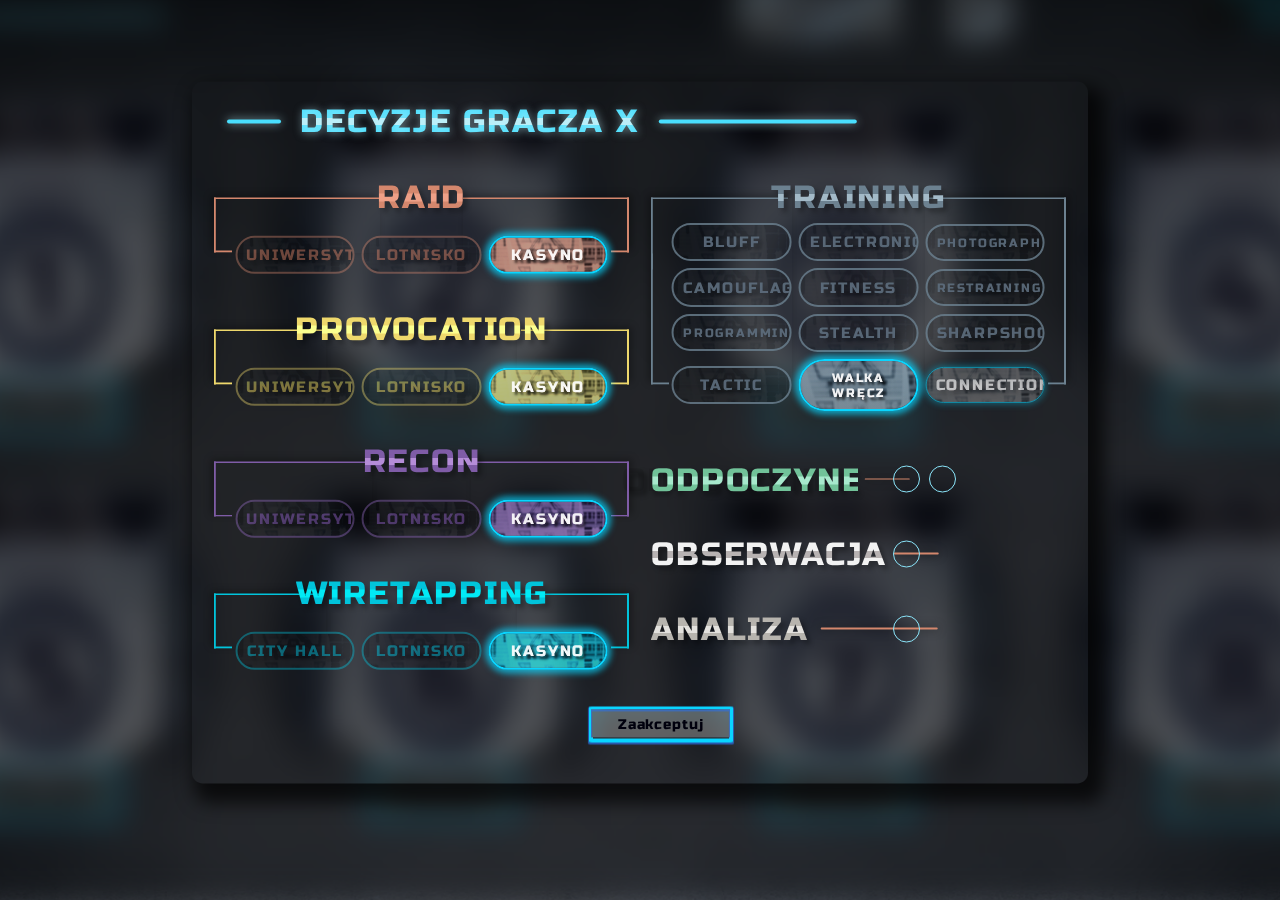
==== commit 5e7360ab: "eng class" ====
--- a/index.html
+++ b/index.html
@@ -148,7 +148,7 @@
         </div>
     </div>
 
-     <!-- <div class="popup" id="popup-decision">  
+     <div class="popup" id="popup-decision">  
          <div class="popup__content"> 
              <div class="header__popup">
                 <h1 class="heading-primary">
@@ -158,10 +158,10 @@
 
             <div class="popup__actions popup-grid">
 
-                <div class="action action--raid">
+                <div class="action action--raid-eng">
                     <div class="action__header-box action--raid-header">
                             <h1 class="heading-primary">
-                                 <span class="heading-primary--raid">Nalot</span>
+                                 <span class="heading-primary--raid-eng">Raid</span>
                              </h1>
                      </div>  
                     <div class="action__button-box action__button-box--raid">
@@ -177,10 +177,10 @@
                     </div> 
                 </div>
 
-                <div class="action action--provocation">
+                <div class="action action--provocation-eng">
                     <div class="action__header-box action--provocation-header">
                         <h1 class="heading-primary">
-                            <span class="heading-primary--provocation">Prowokacja</span>
+                            <span class="heading-primary--provocation-eng">Provocation</span>
                         </h1>
                     </div>
                     
@@ -196,10 +196,10 @@
                         </button>
                     </div>
                 </div>
-                <div class="action action--recon">
+                <div class="action action--recon-eng">
                     <div class="action__header-box action--recon-header">
                         <h1 class="heading-primary">
-                            <span class="heading-primary--recon">Rekonesans</span>
+                            <span class="heading-primary--recon-eng">Recon</span>
                         </h1>
 
                     </div>
@@ -217,16 +217,16 @@
                     </div>
                 </div>
 
-                <div class="action action--wiretapping">
+                <div class="action action--wiretapping-eng">
                     <div class="action__header-box  action--wiretapping-header">
                     
                     <h1 class="heading-primary">
-                        <span class="heading-primary--wiretapping">Podsłuch</span>
+                        <span class="heading-primary--wiretapping-eng">Wiretapping</span>
                     </h1>
                 </div>
                     <div class="action__button-box action__button-box--wiretapping">
                         <button class="btn-popup btn-popup--wiretapping">
-                            <span class="btn-popup-text">Uniwersytet</span>
+                            <span class="btn-popup-text">city Hall</span>
                         </button>
                         <button class="btn-popup btn-popup--wiretapping">
                             <span class="btn-popup-text">Lotnisko</span>
@@ -237,46 +237,46 @@
                     </div>
                 </div>
 
-                <div class="action action--training">
+                <div class="action action--training-eng">
                     <h1 class="heading-primary action--training-header">
-                        <span class="heading-primary--training">Trening</span>
+                        <span class="heading-primary--training-eng">Training</span>
                     </h1>
                     <div class="action__button-box action__button-box--training">
                         <button class="btn-popup btn-popup--training">
-                            <span class="btn-popup-text ">Blef</span>
-                        </button>
-                        <button class="btn-popup btn-popup--training">
-                            <span class="btn-popup-text ">Elektronika</span>
+                            <span class="btn-popup-text ">Bluff</span>
+                        </button>
+                        <button class="btn-popup btn-popup--training">
+                            <span class="btn-popup-text ">Electronic</span>
                         </button>
                         <button class="btn-popup btn-popup--training u-padding-button">
-                            <span class="btn-popup-text btn-popup-text--smaller">Fotografowanie</span>
-                        </button>
-                        <button class="btn-popup btn-popup--training">
-                            <span class="btn-popup-text">Kamuflaż</span>
-                        </button>
-                        <button class="btn-popup btn-popup--training">
-                            <span class="btn-popup-text ">Kondycja</span>
+                            <span class="btn-popup-text btn-popup-text--smaller">Photography</span>
+                        </button>
+                        <button class="btn-popup btn-popup--training">
+                            <span class="btn-popup-text">Camouflage</span>
+                        </button>
+                        <button class="btn-popup btn-popup--training">
+                            <span class="btn-popup-text ">Fitness</span>
                         </button>
                         <button class="btn-popup btn-popup--training u-padding-button">
-                            <span class="btn-popup-text btn-popup-text--smaller">Obezwładnianie</span>
+                            <span class="btn-popup-text btn-popup-text--smaller">restraining</span>
                         </button>
                         <button class="btn-popup btn-popup--training u-padding-button">
-                            <span class="btn-popup-text btn-popup-text--smaller">Programowanie</span>
-                        </button>
-                        <button class="btn-popup btn-popup--training">
-                            <span class="btn-popup-text">Skradanie</span>
-                        </button>
-                        <button class="btn-popup btn-popup--training">
-                            <span class="btn-popup-text ">Strzelectwo</span>
-                        </button>
-                        <button class="btn-popup btn-popup--training">
-                            <span class="btn-popup-text ">Taktyka</span>
+                            <span class="btn-popup-text btn-popup-text--smaller">Programming</span>
+                        </button>
+                        <button class="btn-popup btn-popup--training">
+                            <span class="btn-popup-text">Stealth</span>
+                        </button>
+                        <button class="btn-popup btn-popup--training">
+                            <span class="btn-popup-text ">Sharpshooting</span>
+                        </button>
+                        <button class="btn-popup btn-popup--training">
+                            <span class="btn-popup-text ">Tactic</span>
                         </button>
                         <button class="btn-popup btn-popup--training u-padding-button btn-popup-clicked btn-popup-clicked--training">
-                            <span class="btn-popup-text btn-popup-text--smaller ">Walka Wręcz</span>
+                            <span class="btn-popup-text btn-popup-text--smaller ">Walka wręcz</span>
                         </button>
                         <button class="btn-popup btn-popup--training btn-popup--learned">
-                            <span class="btn-popup-text ">Znajomości</span>
+                            <span class="btn-popup-text ">connections</span>
                         </button>
                        
                     </div>
@@ -327,7 +327,7 @@
             </div>
          </div> 
          <button class="btn btn--accept"><a href="#main" class="player-box__link"><span class="btn__text">Zaakceptuj</span>&nbsp;</a></button>     
-    </div>       -->
+    </div>     
 
       <!-- <div class="popup" id="popup-information">
         <div class="popup__content popup__content--smaller">
@@ -351,8 +351,8 @@
                     <button class="btn btn--change"><span class="btn__text">Pokaż&nbsp;kostki</span></button>    
             </div>
         </div>
-    </div>     -->
-    
+    </div>     
+     -->
     
 </body>
 </html>--- a/sass/index.css
+++ b/sass/index.css
@@ -155,6 +155,24 @@
   text-shadow: 0.4rem 0.4rem 0.5rem rgba(0, 0, 0, 0.3);
 }
 
+.heading-primary--raid-eng {
+  background-image: -webkit-gradient(linear, left bottom, left top, from(#d4876d), color-stop(40%, #d4876d), color-stop(40%, #eea087), color-stop(60%, #eea087), color-stop(60%, #d4876d), to(#d4876d));
+  background-image: linear-gradient(to top, #d4876d 0%, #d4876d 40%, #eea087 40%, #eea087 60%, #d4876d 60%, #d4876d 100%);
+  background-clip: text;
+  -webkit-background-clip: text;
+  color: transparent;
+}
+
+.heading-primary--raid-eng::before {
+  content: 'Raid';
+  position: absolute;
+  top: 0;
+  right: 0;
+  color: rgba(0, 0, 0, 0.1);
+  z-index: -1;
+  text-shadow: 0.4rem 0.4rem 0.5rem rgba(0, 0, 0, 0.3);
+}
+
 .heading-primary--provocation {
   background-image: -webkit-gradient(linear, left bottom, left top, from(#eed86c), color-stop(40%, #eed86c), color-stop(40%, #fbff8f), color-stop(60%, #fbff8f), color-stop(60%, #eed86c), to(#eed86c));
   background-image: linear-gradient(to top, #eed86c 0%, #eed86c 40%, #fbff8f 40%, #fbff8f 60%, #eed86c 60%, #eed86c 100%);
@@ -174,6 +192,25 @@
   text-shadow: 0.4rem 0.4rem 0.5rem rgba(0, 0, 0, 0.3);
 }
 
+.heading-primary--provocation-eng {
+  background-image: -webkit-gradient(linear, left bottom, left top, from(#eed86c), color-stop(40%, #eed86c), color-stop(40%, #fbff8f), color-stop(60%, #fbff8f), color-stop(60%, #eed86c), to(#eed86c));
+  background-image: linear-gradient(to top, #eed86c 0%, #eed86c 40%, #fbff8f 40%, #fbff8f 60%, #eed86c 60%, #eed86c 100%);
+  background-clip: text;
+  -webkit-background-clip: text;
+  color: transparent;
+  position: relative;
+}
+
+.heading-primary--provocation-eng::before {
+  content: 'provocation';
+  position: absolute;
+  top: 0;
+  right: 0;
+  color: rgba(0, 0, 0, 0.1);
+  z-index: -1;
+  text-shadow: 0.4rem 0.4rem 0.5rem rgba(0, 0, 0, 0.3);
+}
+
 .heading-primary--recon {
   background-image: -webkit-gradient(linear, left bottom, left top, from(#7f5ca7), color-stop(40%, #7f5ca7), color-stop(40%, #b58dd8), color-stop(60%, #b58dd8), color-stop(60%, #7f5ca7), to(#7f5ca7));
   background-image: linear-gradient(to top, #7f5ca7 0%, #7f5ca7 40%, #b58dd8 40%, #b58dd8 60%, #7f5ca7 60%, #7f5ca7 100%);
@@ -193,6 +230,25 @@
   text-shadow: 0.4rem 0.4rem 0.5rem rgba(0, 0, 0, 0.3);
 }
 
+.heading-primary--recon-eng {
+  background-image: -webkit-gradient(linear, left bottom, left top, from(#7f5ca7), color-stop(40%, #7f5ca7), color-stop(40%, #b58dd8), color-stop(60%, #b58dd8), color-stop(60%, #7f5ca7), to(#7f5ca7));
+  background-image: linear-gradient(to top, #7f5ca7 0%, #7f5ca7 40%, #b58dd8 40%, #b58dd8 60%, #7f5ca7 60%, #7f5ca7 100%);
+  background-clip: text;
+  -webkit-background-clip: text;
+  color: transparent;
+  position: relative;
+}
+
+.heading-primary--recon-eng::before {
+  content: 'recon';
+  position: absolute;
+  top: 0;
+  right: 0;
+  color: rgba(0, 0, 0, 0.1);
+  z-index: -1;
+  text-shadow: 0.4rem 0.4rem 0.5rem rgba(0, 0, 0, 0.3);
+}
+
 .heading-primary--wiretapping {
   background-image: -webkit-gradient(linear, left bottom, left top, from(#01c4db), color-stop(40%, #01c4db), color-stop(40%, #01eaf5), color-stop(60%, #01eaf5), color-stop(60%, #01c4db), to(#01c4db));
   background-image: linear-gradient(to top, #01c4db 0%, #01c4db 40%, #01eaf5 40%, #01eaf5 60%, #01c4db 60%, #01c4db 100%);
@@ -212,6 +268,25 @@
   text-shadow: 0.4rem 0.4rem 0.5rem rgba(0, 0, 0, 0.3);
 }
 
+.heading-primary--wiretapping-eng {
+  background-image: -webkit-gradient(linear, left bottom, left top, from(#01c4db), color-stop(40%, #01c4db), color-stop(40%, #01eaf5), color-stop(60%, #01eaf5), color-stop(60%, #01c4db), to(#01c4db));
+  background-image: linear-gradient(to top, #01c4db 0%, #01c4db 40%, #01eaf5 40%, #01eaf5 60%, #01c4db 60%, #01c4db 100%);
+  background-clip: text;
+  -webkit-background-clip: text;
+  color: transparent;
+  position: relative;
+}
+
+.heading-primary--wiretapping-eng::before {
+  content: 'wiretapping';
+  position: absolute;
+  top: 0;
+  right: 0;
+  color: rgba(0, 0, 0, 0.1);
+  z-index: -1;
+  text-shadow: 0.4rem 0.4rem 0.5rem rgba(0, 0, 0, 0.3);
+}
+
 .heading-primary--training {
   background-image: -webkit-gradient(linear, left bottom, left top, from(#6c8190), color-stop(40%, #6c8190), color-stop(40%, #a3bac8), color-stop(60%, #a3bac8), color-stop(60%, #6c8190), to(#6c8190));
   background-image: linear-gradient(to top, #6c8190 0%, #6c8190 40%, #a3bac8 40%, #a3bac8 60%, #6c8190 60%, #6c8190 100%);
@@ -231,6 +306,25 @@
   text-shadow: 0.4rem 0.4rem 0.5rem rgba(0, 0, 0, 0.3);
 }
 
+.heading-primary--training-eng {
+  background-image: -webkit-gradient(linear, left bottom, left top, from(#6c8190), color-stop(40%, #6c8190), color-stop(40%, #a3bac8), color-stop(60%, #a3bac8), color-stop(60%, #6c8190), to(#6c8190));
+  background-image: linear-gradient(to top, #6c8190 0%, #6c8190 40%, #a3bac8 40%, #a3bac8 60%, #6c8190 60%, #6c8190 100%);
+  background-clip: text;
+  -webkit-background-clip: text;
+  color: transparent;
+  position: relative;
+}
+
+.heading-primary--training-eng::before {
+  content: 'training';
+  position: absolute;
+  top: 0;
+  right: 0;
+  color: rgba(0, 0, 0, 0.1);
+  z-index: -1;
+  text-shadow: 0.4rem 0.4rem 0.5rem rgba(0, 0, 0, 0.3);
+}
+
 .heading-primary--rest {
   background-image: -webkit-gradient(linear, left bottom, left top, from(#71c299), color-stop(40%, #71c299), color-stop(40%, #a7e9cd), color-stop(60%, #a7e9cd), color-stop(60%, #71c299), to(#71c299));
   background-image: linear-gradient(to top, #71c299 0%, #71c299 40%, #a7e9cd 40%, #a7e9cd 60%, #71c299 60%, #71c299 100%);
@@ -254,7 +348,7 @@
 
 .heading-primary--rest::after {
   content: "";
-  width: 3vmin;
+  width: 5vmin;
   height: .15vmin;
   border-radius: 5px;
   position: absolute;
@@ -263,8 +357,44 @@
           box-shadow: 0rem 0rem 1rem rgba(0, 0, 0, 0.7);
   top: 45%;
   right: 0;
-  -webkit-transform: translatex(110%);
-          transform: translatex(110%);
+  -webkit-transform: translatex(115%);
+          transform: translatex(115%);
+}
+
+.heading-primary--rest-eng {
+  background-image: -webkit-gradient(linear, left bottom, left top, from(#71c299), color-stop(40%, #71c299), color-stop(40%, #a7e9cd), color-stop(60%, #a7e9cd), color-stop(60%, #71c299), to(#71c299));
+  background-image: linear-gradient(to top, #71c299 0%, #71c299 40%, #a7e9cd 40%, #a7e9cd 60%, #71c299 60%, #71c299 100%);
+  background-clip: text;
+  -webkit-background-clip: text;
+  color: transparent;
+  position: relative;
+  display: inline-block;
+  max-width: 50%;
+}
+
+.heading-primary--rest-eng::before {
+  content: 'Rest';
+  position: absolute;
+  top: 0;
+  right: 0;
+  color: rgba(0, 0, 0, 0.1);
+  z-index: -1;
+  text-shadow: 0.4rem 0.4rem 0.5rem rgba(0, 0, 0, 0.3);
+}
+
+.heading-primary--rest-eng::after {
+  content: "";
+  width: 21vmin;
+  height: .15vmin;
+  border-radius: 5px;
+  position: absolute;
+  background: #d4876d;
+  -webkit-box-shadow: 0rem 0rem 1rem rgba(0, 0, 0, 0.7);
+          box-shadow: 0rem 0rem 1rem rgba(0, 0, 0, 0.7);
+  top: 45%;
+  right: 0;
+  -webkit-transform: translatex(105%);
+          transform: translatex(105%);
 }
 
 .heading-primary--observation {
@@ -289,8 +419,8 @@
 
 .heading-primary--observation::after {
   content: "";
-  width: 3vmin;
-  height: .1vmin;
+  width: 5vmin;
+  height: .2vmin;
   border-radius: 5px;
   position: absolute;
   background: #d4876d;
@@ -298,8 +428,43 @@
           box-shadow: 0rem 0rem 1rem rgba(0, 0, 0, 0.7);
   top: 45%;
   right: 0;
-  -webkit-transform: translatex(110%);
-          transform: translatex(110%);
+  -webkit-transform: translatex(115%);
+          transform: translatex(115%);
+}
+
+.heading-primary--observation-eng {
+  background-image: -webkit-gradient(linear, left bottom, left top, from(#f2f2f2), color-stop(40%, #f2f2f2), color-stop(40%, #b7b2b2), color-stop(60%, #b7b2b2), color-stop(60%, #f2f2f2), to(#f2f2f2));
+  background-image: linear-gradient(to top, #f2f2f2 0%, #f2f2f2 40%, #b7b2b2 40%, #b7b2b2 60%, #f2f2f2 60%, #f2f2f2 100%);
+  background-clip: text;
+  -webkit-background-clip: text;
+  color: transparent;
+  position: relative;
+  max-width: 50%;
+}
+
+.heading-primary--observation-eng::before {
+  content: 'Observation';
+  position: absolute;
+  top: 0;
+  right: 0;
+  color: rgba(0, 0, 0, 0.1);
+  z-index: -1;
+  text-shadow: 0.4rem 0.4rem 0.5rem rgba(0, 0, 0, 0.3);
+}
+
+.heading-primary--observation-eng::after {
+  content: "";
+  width: 3.8vmin;
+  height: .2vmin;
+  border-radius: 5px;
+  position: absolute;
+  background: #d4876d;
+  -webkit-box-shadow: 0rem 0rem 1rem rgba(0, 0, 0, 0.7);
+          box-shadow: 0rem 0rem 1rem rgba(0, 0, 0, 0.7);
+  top: 45%;
+  right: 0;
+  -webkit-transform: translatex(112%);
+          transform: translatex(112%);
 }
 
 .heading-primary--analysis {
@@ -324,7 +489,7 @@
 
 .heading-primary--analysis::after {
   content: "";
-  width: 11vmin;
+  width: 13vmin;
   height: .2vmin;
   border-radius: 5px;
   position: absolute;
@@ -333,8 +498,43 @@
           box-shadow: 0rem 0rem 1rem rgba(0, 0, 0, 0.7);
   top: 45%;
   right: 0;
-  -webkit-transform: translatex(105%);
-          transform: translatex(105%);
+  -webkit-transform: translatex(110%);
+          transform: translatex(110%);
+}
+
+.heading-primary--analysis-eng {
+  background-image: -webkit-gradient(linear, left bottom, left top, from(#b7b4ae), color-stop(40%, #b7b4ae), color-stop(40%, #e3e1dd), color-stop(60%, #e3e1dd), color-stop(60%, #b7b4ae), to(#b7b4ae));
+  background-image: linear-gradient(to top, #b7b4ae 0%, #b7b4ae 40%, #e3e1dd 40%, #e3e1dd 60%, #b7b4ae 60%, #b7b4ae 100%);
+  background-clip: text;
+  -webkit-background-clip: text;
+  color: transparent;
+  position: relative;
+  max-width: 50%;
+}
+
+.heading-primary--analysis-eng::before {
+  content: 'Analysis';
+  position: absolute;
+  top: 0;
+  right: 0;
+  color: rgba(0, 0, 0, 0.1);
+  z-index: -1;
+  text-shadow: 0.4rem 0.4rem 0.5rem rgba(0, 0, 0, 0.3);
+}
+
+.heading-primary--analysis-eng::after {
+  content: "";
+  width: 11vmin;
+  height: .2vmin;
+  border-radius: 5px;
+  position: absolute;
+  background: #d4876d;
+  -webkit-box-shadow: 0rem 0rem 1rem rgba(0, 0, 0, 0.7);
+          box-shadow: 0rem 0rem 1rem rgba(0, 0, 0, 0.7);
+  top: 45%;
+  right: 0;
+  -webkit-transform: translatex(110%);
+          transform: translatex(110%);
 }
 
 .heading-secondary {
@@ -410,11 +610,11 @@
   font-size: 2vmin;
   text-transform: uppercase;
   font-weight: 400;
-  padding-left: 1vmin;
+  padding: 1vmin;
 }
 
 .dice__text {
-  font-size: 2vmin;
+  font-size: 1.9vmin;
   text-transform: uppercase;
   font-weight: 400;
   color: #fff5f5;
@@ -548,10 +748,10 @@
 }
 
 .btn--change {
-  width: 18vmin;
+  width: 20vmin;
   height: 4.4vmin;
   position: Absolute;
-  top: 91%;
+  top: 92%;
   left: 50%;
   -webkit-transform: translate(-50%, -50%);
           transform: translate(-50%, -50%);
@@ -561,27 +761,27 @@
 
 .btn--change::before {
   content: "";
-  width: 17.4vmin;
+  width: 19.2vmin;
   height: 3.6vmin;
   z-index: -10;
   position: Absolute;
   z-index: -1;
   top: -4%;
-  left: -1%;
+  left: -.5%;
 }
 
 .btn--accept {
   width: 16vmin;
   height: 4vmin;
   position: Absolute;
-  top: 82%;
+  top: 79%;
   left: 46%;
 }
 
 .btn--accept::before {
   content: "";
-  width: 15.3vmin;
-  height: 3.3vmin;
+  width: 15.4vmin;
+  height: 3.1vmin;
   z-index: -2;
   position: Absolute;
   top: -3%;
@@ -991,31 +1191,36 @@
       grid-template-rows: repeat(2, 1fr);
 }
 
-.action--raid {
+.action--raid,
+.action--raid-eng {
   -ms-grid-row: 1;
   -ms-grid-column: 1;
   grid-area: raid;
 }
 
-.action--provocation {
+.action--provocation,
+.action--provocation-eng {
   -ms-grid-row: 2;
   -ms-grid-column: 1;
   grid-area: provocation;
 }
 
-.action--recon {
+.action--recon,
+.action--recon-eng {
   -ms-grid-row: 3;
   -ms-grid-column: 1;
   grid-area: recon;
 }
 
-.action--wiretapping {
+.action--wiretapping,
+.action--wiretapping-eng {
   -ms-grid-row: 4;
   -ms-grid-column: 1;
   grid-area: wiretapping;
 }
 
-.action--training {
+.action--training,
+.action--training-eng {
   -ms-grid-row: 1;
   -ms-grid-row-span: 2;
   -ms-grid-column: 2;
@@ -1712,17 +1917,18 @@
 .form__name:hover .form__name-icon,
 .form__name:focus .form__name-icon {
   opacity: 1;
+  cursor: pointer;
 }
 
 .action {
   margin: 3vmin 0;
 }
 
-.action--raid, .action--provocation, .action--recon, .action--wiretapping, .action--training {
-  position: relative;
-}
-
-.action--raid-header, .action--provocation-header, .action--recon-header, .action--wiretapping-header, .action--training-header {
+.action--raid, .action--provocation, .action--recon, .action--wiretapping, .action--training, .action--raid-eng, .action--provocation-eng, .action--recon-eng, .action--wiretapping-eng, .action--training-eng {
+  position: relative;
+}
+
+.action--raid-header, .action--provocation-header, .action--recon-header, .action--wiretapping-header, .action--training-header, .action--raid-eng-header, .action--provocation-eng-header, .action--recon-eng-header, .action--wiretapping-eng-header, .action--training-eng-header {
   position: absolute;
   left: 50%;
   -webkit-transform: translate(-50%, -50%);
@@ -1760,6 +1966,37 @@
           box-shadow: rgba(0, 0, 0, 0.3) 0.3vmin -0.3vmin 0.8vmin;
 }
 
+.action--raid-eng {
+  background: -webkit-gradient(linear, left top, right top, color-stop(0.2vmin, #d4876d), color-stop(0.2vmin, transparent)) 0 0, -webkit-gradient(linear, left top, left bottom, color-stop(0.2vmin, #d4876d), color-stop(0.2vmin, transparent)) 0 0, -webkit-gradient(linear, right top, left top, color-stop(0.2vmin, #d4876d), color-stop(0.2vmin, transparent)) 100% 0, -webkit-gradient(linear, left top, left bottom, color-stop(0.2vmin, #d4876d), color-stop(0.2vmin, transparent)) 100% 0, -webkit-gradient(linear, right top, left top, color-stop(0.2vmin, #d4876d), color-stop(0.2vmin, transparent)) 100% 100%, -webkit-gradient(linear, left bottom, left top, color-stop(0.2vmin, #d4876d), color-stop(0.2vmin, transparent)) 100% 100%, -webkit-gradient(linear, left top, right top, color-stop(0.2vmin, #d4876d), color-stop(0.2vmin, transparent)) 0 100%, -webkit-gradient(linear, left bottom, left top, color-stop(0.2vmin, #d4876d), color-stop(0.2vmin, transparent)) 0 100%;
+  background: linear-gradient(to right, #d4876d 0.2vmin, transparent 0.2vmin) 0 0, linear-gradient(to bottom, #d4876d 0.2vmin, transparent 0.2vmin) 0 0, linear-gradient(to left, #d4876d 0.2vmin, transparent 0.2vmin) 100% 0, linear-gradient(to bottom, #d4876d 0.2vmin, transparent 0.2vmin) 100% 0, linear-gradient(to left, #d4876d 0.2vmin, transparent 0.2vmin) 100% 100%, linear-gradient(to top, #d4876d 0.2vmin, transparent 0.2vmin) 100% 100%, linear-gradient(to right, #d4876d 0.2vmin, transparent 0.2vmin) 0 100%, linear-gradient(to top, #d4876d 0.2vmin, transparent 0.2vmin) 0 100%;
+  background-repeat: no-repeat;
+  background-size: 0.2vmin 8vmin, 40% 1vmin, 1vmin 8vmin, 40% 1vmin, 1vmin 0vmin, 2vmin 0.2vmin, 0.2vmin 0vmin, 2vmin 0.2vmin;
+}
+
+.action--raid-eng::before {
+  content: '';
+  position: absolute;
+  top: 0;
+  left: 0;
+  width: 40%;
+  height: 100%;
+  z-index: -1;
+  -webkit-box-shadow: rgba(0, 0, 0, 0.3) -0.3vmin -0.3vmin 0.8vmin;
+          box-shadow: rgba(0, 0, 0, 0.3) -0.3vmin -0.3vmin 0.8vmin;
+}
+
+.action--raid-eng::after {
+  content: '';
+  position: absolute;
+  top: 0;
+  right: 0;
+  width: 40%;
+  height: 100%;
+  z-index: -1;
+  -webkit-box-shadow: rgba(0, 0, 0, 0.3) 0.3vmin -0.3vmin 0.8vmin;
+          box-shadow: rgba(0, 0, 0, 0.3) 0.3vmin -0.3vmin 0.8vmin;
+}
+
 .action--provocation {
   background: -webkit-gradient(linear, left top, right top, color-stop(0.2vmin, #eed86c), color-stop(0.2vmin, transparent)) 0 0, -webkit-gradient(linear, left top, left bottom, color-stop(0.2vmin, #eed86c), color-stop(0.2vmin, transparent)) 0 0, -webkit-gradient(linear, right top, left top, color-stop(0.2vmin, #eed86c), color-stop(0.2vmin, transparent)) 100% 0, -webkit-gradient(linear, left top, left bottom, color-stop(0.2vmin, #eed86c), color-stop(0.2vmin, transparent)) 100% 0, -webkit-gradient(linear, right top, left top, color-stop(0.2vmin, #eed86c), color-stop(0.2vmin, transparent)) 100% 100%, -webkit-gradient(linear, left bottom, left top, color-stop(0.2vmin, #eed86c), color-stop(0.2vmin, transparent)) 100% 100%, -webkit-gradient(linear, left top, right top, color-stop(0.2vmin, #eed86c), color-stop(0.2vmin, transparent)) 0 100%, -webkit-gradient(linear, left bottom, left top, color-stop(0.2vmin, #eed86c), color-stop(0.2vmin, transparent)) 0 100%;
   background: linear-gradient(to right, #eed86c 0.2vmin, transparent 0.2vmin) 0 0, linear-gradient(to bottom, #eed86c 0.2vmin, transparent 0.2vmin) 0 0, linear-gradient(to left, #eed86c 0.2vmin, transparent 0.2vmin) 100% 0, linear-gradient(to bottom, #eed86c 0.2vmin, transparent 0.2vmin) 100% 0, linear-gradient(to left, #eed86c 0.2vmin, transparent 0.2vmin) 100% 100%, linear-gradient(to top, #eed86c 0.2vmin, transparent 0.2vmin) 100% 100%, linear-gradient(to right, #eed86c 0.2vmin, transparent 0.2vmin) 0 100%, linear-gradient(to top, #eed86c 0.2vmin, transparent 0.2vmin) 0 100%;
@@ -1791,6 +2028,37 @@
           box-shadow: rgba(0, 0, 0, 0.3) 0.3vmin -0.3vmin 0.8vmin;
 }
 
+.action--provocation-eng {
+  background: -webkit-gradient(linear, left top, right top, color-stop(0.2vmin, #eed86c), color-stop(0.2vmin, transparent)) 0 0, -webkit-gradient(linear, left top, left bottom, color-stop(0.2vmin, #eed86c), color-stop(0.2vmin, transparent)) 0 0, -webkit-gradient(linear, right top, left top, color-stop(0.2vmin, #eed86c), color-stop(0.2vmin, transparent)) 100% 0, -webkit-gradient(linear, left top, left bottom, color-stop(0.2vmin, #eed86c), color-stop(0.2vmin, transparent)) 100% 0, -webkit-gradient(linear, right top, left top, color-stop(0.2vmin, #eed86c), color-stop(0.2vmin, transparent)) 100% 100%, -webkit-gradient(linear, left bottom, left top, color-stop(0.2vmin, #eed86c), color-stop(0.2vmin, transparent)) 100% 100%, -webkit-gradient(linear, left top, right top, color-stop(0.2vmin, #eed86c), color-stop(0.2vmin, transparent)) 0 100%, -webkit-gradient(linear, left bottom, left top, color-stop(0.2vmin, #eed86c), color-stop(0.2vmin, transparent)) 0 100%;
+  background: linear-gradient(to right, #eed86c 0.2vmin, transparent 0.2vmin) 0 0, linear-gradient(to bottom, #eed86c 0.2vmin, transparent 0.2vmin) 0 0, linear-gradient(to left, #eed86c 0.2vmin, transparent 0.2vmin) 100% 0, linear-gradient(to bottom, #eed86c 0.2vmin, transparent 0.2vmin) 100% 0, linear-gradient(to left, #eed86c 0.2vmin, transparent 0.2vmin) 100% 100%, linear-gradient(to top, #eed86c 0.2vmin, transparent 0.2vmin) 100% 100%, linear-gradient(to right, #eed86c 0.2vmin, transparent 0.2vmin) 0 100%, linear-gradient(to top, #eed86c 0.2vmin, transparent 0.2vmin) 0 100%;
+  background-repeat: no-repeat;
+  background-size: 0.2vmin 8vmin, 26% 1vmin, 1vmin 8vmin, 26% 1vmin, 1vmin 0vmin, 2vmin 0.2vmin, 0.2vmin 0vmin, 2vmin 0.2vmin;
+}
+
+.action--provocation-eng::before {
+  content: '';
+  position: absolute;
+  top: 0;
+  left: 0;
+  width: 27%;
+  height: 100%;
+  z-index: -1;
+  -webkit-box-shadow: rgba(0, 0, 0, 0.3) -0.3vmin -0.3vmin 0.8vmin;
+          box-shadow: rgba(0, 0, 0, 0.3) -0.3vmin -0.3vmin 0.8vmin;
+}
+
+.action--provocation-eng::after {
+  content: '';
+  position: absolute;
+  top: 0;
+  right: 0;
+  width: 27%;
+  height: 100%;
+  z-index: -1;
+  -webkit-box-shadow: rgba(0, 0, 0, 0.3) 0.3vmin -0.3vmin 0.8vmin;
+          box-shadow: rgba(0, 0, 0, 0.3) 0.3vmin -0.3vmin 0.8vmin;
+}
+
 .action--recon {
   background: -webkit-gradient(linear, left top, right top, color-stop(0.2vmin, #7f5ca7), color-stop(0.2vmin, transparent)) 0 0, -webkit-gradient(linear, left top, left bottom, color-stop(0.2vmin, #7f5ca7), color-stop(0.2vmin, transparent)) 0 0, -webkit-gradient(linear, right top, left top, color-stop(0.2vmin, #7f5ca7), color-stop(0.2vmin, transparent)) 100% 0, -webkit-gradient(linear, left top, left bottom, color-stop(0.2vmin, #7f5ca7), color-stop(0.2vmin, transparent)) 100% 0, -webkit-gradient(linear, right top, left top, color-stop(0.2vmin, #7f5ca7), color-stop(0.2vmin, transparent)) 100% 100%, -webkit-gradient(linear, left bottom, left top, color-stop(0.2vmin, #7f5ca7), color-stop(0.2vmin, transparent)) 100% 100%, -webkit-gradient(linear, left top, right top, color-stop(0.2vmin, #7f5ca7), color-stop(0.2vmin, transparent)) 0 100%, -webkit-gradient(linear, left bottom, left top, color-stop(0.2vmin, #7f5ca7), color-stop(0.2vmin, transparent)) 0 100%;
   background: linear-gradient(to right, #7f5ca7 0.2vmin, transparent 0.2vmin) 0 0, linear-gradient(to bottom, #7f5ca7 0.2vmin, transparent 0.2vmin) 0 0, linear-gradient(to left, #7f5ca7 0.2vmin, transparent 0.2vmin) 100% 0, linear-gradient(to bottom, #7f5ca7 0.2vmin, transparent 0.2vmin) 100% 0, linear-gradient(to left, #7f5ca7 0.2vmin, transparent 0.2vmin) 100% 100%, linear-gradient(to top, #7f5ca7 0.2vmin, transparent 0.2vmin) 100% 100%, linear-gradient(to right, #7f5ca7 0.2vmin, transparent 0.2vmin) 0 100%, linear-gradient(to top, #7f5ca7 0.2vmin, transparent 0.2vmin) 0 100%;
@@ -1822,6 +2090,37 @@
           box-shadow: rgba(0, 0, 0, 0.3) 0.3vmin -0.3vmin 0.8vmin;
 }
 
+.action--recon-eng {
+  background: -webkit-gradient(linear, left top, right top, color-stop(0.2vmin, #7f5ca7), color-stop(0.2vmin, transparent)) 0 0, -webkit-gradient(linear, left top, left bottom, color-stop(0.2vmin, #7f5ca7), color-stop(0.2vmin, transparent)) 0 0, -webkit-gradient(linear, right top, left top, color-stop(0.2vmin, #7f5ca7), color-stop(0.2vmin, transparent)) 100% 0, -webkit-gradient(linear, left top, left bottom, color-stop(0.2vmin, #7f5ca7), color-stop(0.2vmin, transparent)) 100% 0, -webkit-gradient(linear, right top, left top, color-stop(0.2vmin, #7f5ca7), color-stop(0.2vmin, transparent)) 100% 100%, -webkit-gradient(linear, left bottom, left top, color-stop(0.2vmin, #7f5ca7), color-stop(0.2vmin, transparent)) 100% 100%, -webkit-gradient(linear, left top, right top, color-stop(0.2vmin, #7f5ca7), color-stop(0.2vmin, transparent)) 0 100%, -webkit-gradient(linear, left bottom, left top, color-stop(0.2vmin, #7f5ca7), color-stop(0.2vmin, transparent)) 0 100%;
+  background: linear-gradient(to right, #7f5ca7 0.2vmin, transparent 0.2vmin) 0 0, linear-gradient(to bottom, #7f5ca7 0.2vmin, transparent 0.2vmin) 0 0, linear-gradient(to left, #7f5ca7 0.2vmin, transparent 0.2vmin) 100% 0, linear-gradient(to bottom, #7f5ca7 0.2vmin, transparent 0.2vmin) 100% 0, linear-gradient(to left, #7f5ca7 0.2vmin, transparent 0.2vmin) 100% 100%, linear-gradient(to top, #7f5ca7 0.2vmin, transparent 0.2vmin) 100% 100%, linear-gradient(to right, #7f5ca7 0.2vmin, transparent 0.2vmin) 0 100%, linear-gradient(to top, #7f5ca7 0.2vmin, transparent 0.2vmin) 0 100%;
+  background-repeat: no-repeat;
+  background-size: 0.2vmin 8vmin, 38% 1vmin, 1vmin 8vmin, 38% 1vmin, 1vmin 0vmin, 2vmin 0.2vmin, 0.2vmin 0vmin, 2vmin 0.2vmin;
+}
+
+.action--recon-eng::before {
+  content: '';
+  position: absolute;
+  top: 0;
+  left: 0;
+  width: 38%;
+  height: 100%;
+  z-index: -1;
+  -webkit-box-shadow: rgba(0, 0, 0, 0.3) -0.3vmin -0.3vmin 0.8vmin;
+          box-shadow: rgba(0, 0, 0, 0.3) -0.3vmin -0.3vmin 0.8vmin;
+}
+
+.action--recon-eng::after {
+  content: '';
+  position: absolute;
+  top: 0;
+  right: 0;
+  width: 38%;
+  height: 100%;
+  z-index: -1;
+  -webkit-box-shadow: rgba(0, 0, 0, 0.3) 0.3vmin -0.3vmin 0.8vmin;
+          box-shadow: rgba(0, 0, 0, 0.3) 0.3vmin -0.3vmin 0.8vmin;
+}
+
 .action--wiretapping {
   background: -webkit-gradient(linear, left top, right top, color-stop(0.2vmin, #01c4db), color-stop(0.2vmin, transparent)) 0 0, -webkit-gradient(linear, left top, left bottom, color-stop(0.2vmin, #01c4db), color-stop(0.2vmin, transparent)) 0 0, -webkit-gradient(linear, right top, left top, color-stop(0.2vmin, #01c4db), color-stop(0.2vmin, transparent)) 100% 0, -webkit-gradient(linear, left top, left bottom, color-stop(0.2vmin, #01c4db), color-stop(0.2vmin, transparent)) 100% 0, -webkit-gradient(linear, right top, left top, color-stop(0.2vmin, #01c4db), color-stop(0.2vmin, transparent)) 100% 100%, -webkit-gradient(linear, left bottom, left top, color-stop(0.2vmin, #01c4db), color-stop(0.2vmin, transparent)) 100% 100%, -webkit-gradient(linear, left top, right top, color-stop(0.2vmin, #01c4db), color-stop(0.2vmin, transparent)) 0 100%, -webkit-gradient(linear, left bottom, left top, color-stop(0.2vmin, #01c4db), color-stop(0.2vmin, transparent)) 0 100%;
   background: linear-gradient(to right, #01c4db 0.2vmin, transparent 0.2vmin) 0 0, linear-gradient(to bottom, #01c4db 0.2vmin, transparent 0.2vmin) 0 0, linear-gradient(to left, #01c4db 0.2vmin, transparent 0.2vmin) 100% 0, linear-gradient(to bottom, #01c4db 0.2vmin, transparent 0.2vmin) 100% 0, linear-gradient(to left, #01c4db 0.2vmin, transparent 0.2vmin) 100% 100%, linear-gradient(to top, #01c4db 0.2vmin, transparent 0.2vmin) 100% 100%, linear-gradient(to right, #01c4db 0.2vmin, transparent 0.2vmin) 0 100%, linear-gradient(to top, #01c4db 0.2vmin, transparent 0.2vmin) 0 100%;
@@ -1853,6 +2152,37 @@
           box-shadow: rgba(0, 0, 0, 0.3) 0.3vmin -0.3vmin 0.8vmin;
 }
 
+.action--wiretapping-eng {
+  background: -webkit-gradient(linear, left top, right top, color-stop(0.2vmin, #01c4db), color-stop(0.2vmin, transparent)) 0 0, -webkit-gradient(linear, left top, left bottom, color-stop(0.2vmin, #01c4db), color-stop(0.2vmin, transparent)) 0 0, -webkit-gradient(linear, right top, left top, color-stop(0.2vmin, #01c4db), color-stop(0.2vmin, transparent)) 100% 0, -webkit-gradient(linear, left top, left bottom, color-stop(0.2vmin, #01c4db), color-stop(0.2vmin, transparent)) 100% 0, -webkit-gradient(linear, right top, left top, color-stop(0.2vmin, #01c4db), color-stop(0.2vmin, transparent)) 100% 100%, -webkit-gradient(linear, left bottom, left top, color-stop(0.2vmin, #01c4db), color-stop(0.2vmin, transparent)) 100% 100%, -webkit-gradient(linear, left top, right top, color-stop(0.2vmin, #01c4db), color-stop(0.2vmin, transparent)) 0 100%, -webkit-gradient(linear, left bottom, left top, color-stop(0.2vmin, #01c4db), color-stop(0.2vmin, transparent)) 0 100%;
+  background: linear-gradient(to right, #01c4db 0.2vmin, transparent 0.2vmin) 0 0, linear-gradient(to bottom, #01c4db 0.2vmin, transparent 0.2vmin) 0 0, linear-gradient(to left, #01c4db 0.2vmin, transparent 0.2vmin) 100% 0, linear-gradient(to bottom, #01c4db 0.2vmin, transparent 0.2vmin) 100% 0, linear-gradient(to left, #01c4db 0.2vmin, transparent 0.2vmin) 100% 100%, linear-gradient(to top, #01c4db 0.2vmin, transparent 0.2vmin) 100% 100%, linear-gradient(to right, #01c4db 0.2vmin, transparent 0.2vmin) 0 100%, linear-gradient(to top, #01c4db 0.2vmin, transparent 0.2vmin) 0 100%;
+  background-repeat: no-repeat;
+  background-size: 0.2vmin 8vmin, 26% 1vmin, 1vmin 8vmin, 26% 1vmin, 1vmin 0vmin, 2vmin 0.2vmin, 0.2vmin 0vmin, 2vmin 0.2vmin;
+}
+
+.action--wiretapping-eng::before {
+  content: '';
+  position: absolute;
+  top: 0;
+  left: 0;
+  width: 27%;
+  height: 100%;
+  z-index: -1;
+  -webkit-box-shadow: rgba(0, 0, 0, 0.3) -0.3vmin -0.3vmin 0.8vmin;
+          box-shadow: rgba(0, 0, 0, 0.3) -0.3vmin -0.3vmin 0.8vmin;
+}
+
+.action--wiretapping-eng::after {
+  content: '';
+  position: absolute;
+  top: 0;
+  right: 0;
+  width: 27%;
+  height: 100%;
+  z-index: -1;
+  -webkit-box-shadow: rgba(0, 0, 0, 0.3) 0.3vmin -0.3vmin 0.8vmin;
+          box-shadow: rgba(0, 0, 0, 0.3) 0.3vmin -0.3vmin 0.8vmin;
+}
+
 .action--training {
   background: -webkit-gradient(linear, left top, right top, color-stop(0.2vmin, #6c8190), color-stop(0.2vmin, transparent)) 0 0, -webkit-gradient(linear, left top, left bottom, color-stop(0.2vmin, #6c8190), color-stop(0.2vmin, transparent)) 0 0, -webkit-gradient(linear, right top, left top, color-stop(0.2vmin, #6c8190), color-stop(0.2vmin, transparent)) 100% 0, -webkit-gradient(linear, left top, left bottom, color-stop(0.2vmin, #6c8190), color-stop(0.2vmin, transparent)) 100% 0, -webkit-gradient(linear, right top, left top, color-stop(0.2vmin, #6c8190), color-stop(0.2vmin, transparent)) 100% 100%, -webkit-gradient(linear, left bottom, left top, color-stop(0.2vmin, #6c8190), color-stop(0.2vmin, transparent)) 100% 100%, -webkit-gradient(linear, left top, right top, color-stop(0.2vmin, #6c8190), color-stop(0.2vmin, transparent)) 0 100%, -webkit-gradient(linear, left bottom, left top, color-stop(0.2vmin, #6c8190), color-stop(0.2vmin, transparent)) 0 100%;
   background: linear-gradient(to right, #6c8190 0.2vmin, transparent 0.2vmin) 0 0, linear-gradient(to bottom, #6c8190 0.2vmin, transparent 0.2vmin) 0 0, linear-gradient(to left, #6c8190 0.2vmin, transparent 0.2vmin) 100% 0, linear-gradient(to bottom, #6c8190 0.2vmin, transparent 0.2vmin) 100% 0, linear-gradient(to left, #6c8190 0.2vmin, transparent 0.2vmin) 100% 100%, linear-gradient(to top, #6c8190 0.2vmin, transparent 0.2vmin) 100% 100%, linear-gradient(to right, #6c8190 0.2vmin, transparent 0.2vmin) 0 100%, linear-gradient(to top, #6c8190 0.2vmin, transparent 0.2vmin) 0 100%;
@@ -1874,6 +2204,39 @@
 }
 
 .action--training::after {
+  content: '';
+  position: absolute;
+  top: 0;
+  right: 0;
+  width: 34%;
+  height: 100%;
+  z-index: -1;
+  -webkit-box-shadow: rgba(0, 0, 0, 0.3) 0.3vmin -0.3vmin 0.8vmin;
+          box-shadow: rgba(0, 0, 0, 0.3) 0.3vmin -0.3vmin 0.8vmin;
+  z-index: -1;
+}
+
+.action--training-eng {
+  background: -webkit-gradient(linear, left top, right top, color-stop(0.2vmin, #6c8190), color-stop(0.2vmin, transparent)) 0 0, -webkit-gradient(linear, left top, left bottom, color-stop(0.2vmin, #6c8190), color-stop(0.2vmin, transparent)) 0 0, -webkit-gradient(linear, right top, left top, color-stop(0.2vmin, #6c8190), color-stop(0.2vmin, transparent)) 100% 0, -webkit-gradient(linear, left top, left bottom, color-stop(0.2vmin, #6c8190), color-stop(0.2vmin, transparent)) 100% 0, -webkit-gradient(linear, right top, left top, color-stop(0.2vmin, #6c8190), color-stop(0.2vmin, transparent)) 100% 100%, -webkit-gradient(linear, left bottom, left top, color-stop(0.2vmin, #6c8190), color-stop(0.2vmin, transparent)) 100% 100%, -webkit-gradient(linear, left top, right top, color-stop(0.2vmin, #6c8190), color-stop(0.2vmin, transparent)) 0 100%, -webkit-gradient(linear, left bottom, left top, color-stop(0.2vmin, #6c8190), color-stop(0.2vmin, transparent)) 0 100%;
+  background: linear-gradient(to right, #6c8190 0.2vmin, transparent 0.2vmin) 0 0, linear-gradient(to bottom, #6c8190 0.2vmin, transparent 0.2vmin) 0 0, linear-gradient(to left, #6c8190 0.2vmin, transparent 0.2vmin) 100% 0, linear-gradient(to bottom, #6c8190 0.2vmin, transparent 0.2vmin) 100% 0, linear-gradient(to left, #6c8190 0.2vmin, transparent 0.2vmin) 100% 100%, linear-gradient(to top, #6c8190 0.2vmin, transparent 0.2vmin) 100% 100%, linear-gradient(to right, #6c8190 0.2vmin, transparent 0.2vmin) 0 100%, linear-gradient(to top, #6c8190 0.2vmin, transparent 0.2vmin) 0 100%;
+  background-repeat: no-repeat;
+  background-size: 0.2vmin 8vmin, 33% 1vmin, 1vmin 8vmin, 33% 1vmin, 1vmin 14.55vmin, 2vmin 0.2vmin, 0.2vmin 14.55vmin, 2vmin 0.2vmin;
+}
+
+.action--training-eng::before {
+  content: '';
+  position: absolute;
+  top: 0;
+  left: 0;
+  width: 34%;
+  height: 100%;
+  z-index: -1;
+  -webkit-box-shadow: rgba(0, 0, 0, 0.3) -0.3vmin -0.3vmin 0.8vmin;
+          box-shadow: rgba(0, 0, 0, 0.3) -0.3vmin -0.3vmin 0.8vmin;
+  z-index: -1;
+}
+
+.action--training-eng::after {
   content: '';
   position: absolute;
   top: 0;
@@ -1940,7 +2303,7 @@
   display: inline;
   position: absolute;
   top: 0;
-  left: 50%;
+  left: 55%;
 }
 
 .action__form--group {
@@ -2014,8 +2377,8 @@
 }
 
 .popup__content {
-  width: 64vw;
-  height: 80vmin;
+  width: 70vw;
+  height: 78vmin;
   position: Absolute;
   top: 50%;
   left: 50%;
@@ -2058,9 +2421,9 @@
 
 .popup__content .information-content {
   width: 78%;
-  height: 80%;
+  height: 85%;
   position: Absolute;
-  top: 15%;
+  top: 12%;
   left: 5%;
   padding: .5vmin;
   font-family: 'Capsuula';
@@ -2082,5 +2445,6 @@
 .popup__content .information__players-list {
   width: 100%;
   height: auto;
+  margin: 1vmin auto;
 }
 /*# sourceMappingURL=index.css.map */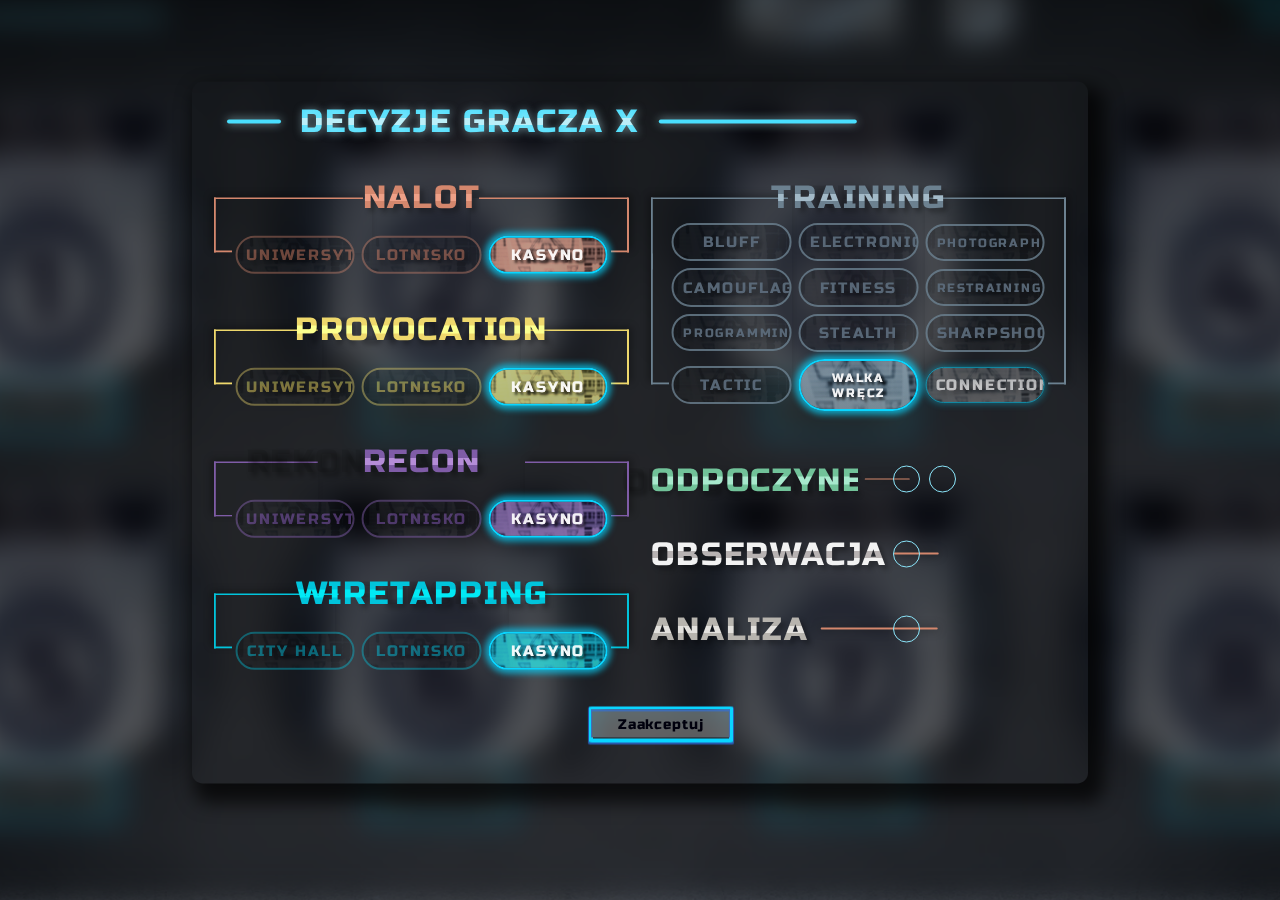
==== commit b9fc59ff: "pl and eng" ====
--- a/index.html
+++ b/index.html
@@ -158,10 +158,10 @@
 
             <div class="popup__actions popup-grid">
 
-                <div class="action action--raid-eng">
+                <div class="action action--raid-pl">
                     <div class="action__header-box action--raid-header">
                             <h1 class="heading-primary">
-                                 <span class="heading-primary--raid-eng">Raid</span>
+                                 <span class="heading-primary--raid-pl">Nalot</span>
                              </h1>
                      </div>  
                     <div class="action__button-box action__button-box--raid">
@@ -177,10 +177,10 @@
                     </div> 
                 </div>
 
-                <div class="action action--provocation-eng">
+                <div class="action action--provocation-pl">
                     <div class="action__header-box action--provocation-header">
                         <h1 class="heading-primary">
-                            <span class="heading-primary--provocation-eng">Provocation</span>
+                            <span class="heading-primary--provocation-pl">Provocation</span>
                         </h1>
                     </div>
                     
@@ -196,10 +196,10 @@
                         </button>
                     </div>
                 </div>
-                <div class="action action--recon-eng">
+                <div class="action action--recon-pl">
                     <div class="action__header-box action--recon-header">
                         <h1 class="heading-primary">
-                            <span class="heading-primary--recon-eng">Recon</span>
+                            <span class="heading-primary--recon-pl">Recon</span>
                         </h1>
 
                     </div>
@@ -217,11 +217,11 @@
                     </div>
                 </div>
 
-                <div class="action action--wiretapping-eng">
+                <div class="action action--wiretapping-pl">
                     <div class="action__header-box  action--wiretapping-header">
                     
                     <h1 class="heading-primary">
-                        <span class="heading-primary--wiretapping-eng">Wiretapping</span>
+                        <span class="heading-primary--wiretapping-pl">Wiretapping</span>
                     </h1>
                 </div>
                     <div class="action__button-box action__button-box--wiretapping">
@@ -237,9 +237,9 @@
                     </div>
                 </div>
 
-                <div class="action action--training-eng">
+                <div class="action action--training-pl">
                     <h1 class="heading-primary action--training-header">
-                        <span class="heading-primary--training-eng">Training</span>
+                        <span class="heading-primary--training-pl">Training</span>
                     </h1>
                     <div class="action__button-box action__button-box--training">
                         <button class="btn-popup btn-popup--training">
@@ -283,7 +283,7 @@
                 </div>
                 <div class="action action--other">
                     <h1 class="heading-primary">
-                        <span class="heading-primary--rest">Odpoczynek</span>
+                        <span class="heading-primary--rest-pl">Odpoczynek</span>
                         <div class="action__form">
                             <div class="action__form--group">
                                 <input type="checkbox" class="action__input" name="rest" id="rest-check-1">
@@ -302,7 +302,7 @@
                     </h1>
                   
                     <h1 class="heading-primary">
-                        <span class="heading-primary--observation">Obserwacja</span>
+                        <span class="heading-primary--observation-pl">Obserwacja</span>
                         <div class="action__form">
                             <input type="checkbox" class="action__input" name="observation" id="observation">
                             <label class="action__input-label" for="observation">
@@ -312,7 +312,7 @@
 
                     </h1>
                     <h1 class="heading-primary">
-                        <span class="heading-primary--analysis">Analiza</span>
+                        <span class="heading-primary--analysis-pl">Analiza</span>
                         <div class="action__form">
                             <input type="checkbox" class="action__input" name="analysis" id="analysis">
                             <label class="action__input-label" for="analysis">
--- a/sass/index.css
+++ b/sass/index.css
@@ -137,7 +137,7 @@
   margin-left: 30vmin;
 }
 
-.heading-primary--raid {
+.heading-primary--raid-pl {
   background-image: -webkit-gradient(linear, left bottom, left top, from(#d4876d), color-stop(40%, #d4876d), color-stop(40%, #eea087), color-stop(60%, #eea087), color-stop(60%, #d4876d), to(#d4876d));
   background-image: linear-gradient(to top, #d4876d 0%, #d4876d 40%, #eea087 40%, #eea087 60%, #d4876d 60%, #d4876d 100%);
   background-clip: text;
@@ -145,7 +145,7 @@
   color: transparent;
 }
 
-.heading-primary--raid::before {
+.heading-primary--raid-pl::before {
   content: 'nalot';
   position: absolute;
   top: 0;
@@ -173,7 +173,7 @@
   text-shadow: 0.4rem 0.4rem 0.5rem rgba(0, 0, 0, 0.3);
 }
 
-.heading-primary--provocation {
+.heading-primary--provocation-pl {
   background-image: -webkit-gradient(linear, left bottom, left top, from(#eed86c), color-stop(40%, #eed86c), color-stop(40%, #fbff8f), color-stop(60%, #fbff8f), color-stop(60%, #eed86c), to(#eed86c));
   background-image: linear-gradient(to top, #eed86c 0%, #eed86c 40%, #fbff8f 40%, #fbff8f 60%, #eed86c 60%, #eed86c 100%);
   background-clip: text;
@@ -182,7 +182,7 @@
   position: relative;
 }
 
-.heading-primary--provocation::before {
+.heading-primary--provocation-pl::before {
   content: 'prowokacja';
   position: absolute;
   top: 0;
@@ -211,7 +211,7 @@
   text-shadow: 0.4rem 0.4rem 0.5rem rgba(0, 0, 0, 0.3);
 }
 
-.heading-primary--recon {
+.heading-primary--recon-pl {
   background-image: -webkit-gradient(linear, left bottom, left top, from(#7f5ca7), color-stop(40%, #7f5ca7), color-stop(40%, #b58dd8), color-stop(60%, #b58dd8), color-stop(60%, #7f5ca7), to(#7f5ca7));
   background-image: linear-gradient(to top, #7f5ca7 0%, #7f5ca7 40%, #b58dd8 40%, #b58dd8 60%, #7f5ca7 60%, #7f5ca7 100%);
   background-clip: text;
@@ -220,7 +220,7 @@
   position: relative;
 }
 
-.heading-primary--recon::before {
+.heading-primary--recon-pl::before {
   content: 'rekonesans';
   position: absolute;
   top: 0;
@@ -249,7 +249,7 @@
   text-shadow: 0.4rem 0.4rem 0.5rem rgba(0, 0, 0, 0.3);
 }
 
-.heading-primary--wiretapping {
+.heading-primary--wiretapping-pl {
   background-image: -webkit-gradient(linear, left bottom, left top, from(#01c4db), color-stop(40%, #01c4db), color-stop(40%, #01eaf5), color-stop(60%, #01eaf5), color-stop(60%, #01c4db), to(#01c4db));
   background-image: linear-gradient(to top, #01c4db 0%, #01c4db 40%, #01eaf5 40%, #01eaf5 60%, #01c4db 60%, #01c4db 100%);
   background-clip: text;
@@ -258,7 +258,7 @@
   position: relative;
 }
 
-.heading-primary--wiretapping::before {
+.heading-primary--wiretapping-pl::before {
   content: 'podsłuch';
   position: absolute;
   top: 0;
@@ -287,7 +287,7 @@
   text-shadow: 0.4rem 0.4rem 0.5rem rgba(0, 0, 0, 0.3);
 }
 
-.heading-primary--training {
+.heading-primary--training-pl {
   background-image: -webkit-gradient(linear, left bottom, left top, from(#6c8190), color-stop(40%, #6c8190), color-stop(40%, #a3bac8), color-stop(60%, #a3bac8), color-stop(60%, #6c8190), to(#6c8190));
   background-image: linear-gradient(to top, #6c8190 0%, #6c8190 40%, #a3bac8 40%, #a3bac8 60%, #6c8190 60%, #6c8190 100%);
   background-clip: text;
@@ -296,7 +296,7 @@
   position: relative;
 }
 
-.heading-primary--training::before {
+.heading-primary--training-pl::before {
   content: 'trening';
   position: absolute;
   top: 0;
@@ -325,7 +325,7 @@
   text-shadow: 0.4rem 0.4rem 0.5rem rgba(0, 0, 0, 0.3);
 }
 
-.heading-primary--rest {
+.heading-primary--rest-pl {
   background-image: -webkit-gradient(linear, left bottom, left top, from(#71c299), color-stop(40%, #71c299), color-stop(40%, #a7e9cd), color-stop(60%, #a7e9cd), color-stop(60%, #71c299), to(#71c299));
   background-image: linear-gradient(to top, #71c299 0%, #71c299 40%, #a7e9cd 40%, #a7e9cd 60%, #71c299 60%, #71c299 100%);
   background-clip: text;
@@ -336,7 +336,7 @@
   max-width: 50%;
 }
 
-.heading-primary--rest::before {
+.heading-primary--rest-pl::before {
   content: 'Odpoczynek';
   position: absolute;
   top: 0;
@@ -346,7 +346,7 @@
   text-shadow: 0.4rem 0.4rem 0.5rem rgba(0, 0, 0, 0.3);
 }
 
-.heading-primary--rest::after {
+.heading-primary--rest-pl::after {
   content: "";
   width: 5vmin;
   height: .15vmin;
@@ -397,7 +397,7 @@
           transform: translatex(105%);
 }
 
-.heading-primary--observation {
+.heading-primary--observation-pl {
   background-image: -webkit-gradient(linear, left bottom, left top, from(#f2f2f2), color-stop(40%, #f2f2f2), color-stop(40%, #b7b2b2), color-stop(60%, #b7b2b2), color-stop(60%, #f2f2f2), to(#f2f2f2));
   background-image: linear-gradient(to top, #f2f2f2 0%, #f2f2f2 40%, #b7b2b2 40%, #b7b2b2 60%, #f2f2f2 60%, #f2f2f2 100%);
   background-clip: text;
@@ -407,7 +407,7 @@
   max-width: 50%;
 }
 
-.heading-primary--observation::before {
+.heading-primary--observation-pl::before {
   content: 'Obserwacja';
   position: absolute;
   top: 0;
@@ -417,7 +417,7 @@
   text-shadow: 0.4rem 0.4rem 0.5rem rgba(0, 0, 0, 0.3);
 }
 
-.heading-primary--observation::after {
+.heading-primary--observation-pl::after {
   content: "";
   width: 5vmin;
   height: .2vmin;
@@ -467,7 +467,7 @@
           transform: translatex(112%);
 }
 
-.heading-primary--analysis {
+.heading-primary--analysis-pl {
   background-image: -webkit-gradient(linear, left bottom, left top, from(#b7b4ae), color-stop(40%, #b7b4ae), color-stop(40%, #e3e1dd), color-stop(60%, #e3e1dd), color-stop(60%, #b7b4ae), to(#b7b4ae));
   background-image: linear-gradient(to top, #b7b4ae 0%, #b7b4ae 40%, #e3e1dd 40%, #e3e1dd 60%, #b7b4ae 60%, #b7b4ae 100%);
   background-clip: text;
@@ -477,7 +477,7 @@
   max-width: 50%;
 }
 
-.heading-primary--analysis::before {
+.heading-primary--analysis-pl::before {
   content: 'Analiza';
   position: absolute;
   top: 0;
@@ -487,7 +487,7 @@
   text-shadow: 0.4rem 0.4rem 0.5rem rgba(0, 0, 0, 0.3);
 }
 
-.heading-primary--analysis::after {
+.heading-primary--analysis-pl::after {
   content: "";
   width: 13vmin;
   height: .2vmin;
@@ -1191,35 +1191,35 @@
       grid-template-rows: repeat(2, 1fr);
 }
 
-.action--raid,
+.action--raid-pl,
 .action--raid-eng {
   -ms-grid-row: 1;
   -ms-grid-column: 1;
   grid-area: raid;
 }
 
-.action--provocation,
+.action--provocation-pl,
 .action--provocation-eng {
   -ms-grid-row: 2;
   -ms-grid-column: 1;
   grid-area: provocation;
 }
 
-.action--recon,
+.action--recon-pl,
 .action--recon-eng {
   -ms-grid-row: 3;
   -ms-grid-column: 1;
   grid-area: recon;
 }
 
-.action--wiretapping,
+.action--wiretapping-pl,
 .action--wiretapping-eng {
   -ms-grid-row: 4;
   -ms-grid-column: 1;
   grid-area: wiretapping;
 }
 
-.action--training,
+.action--training-pl,
 .action--training-eng {
   -ms-grid-row: 1;
   -ms-grid-row-span: 2;
@@ -1924,25 +1924,25 @@
   margin: 3vmin 0;
 }
 
-.action--raid, .action--provocation, .action--recon, .action--wiretapping, .action--training, .action--raid-eng, .action--provocation-eng, .action--recon-eng, .action--wiretapping-eng, .action--training-eng {
-  position: relative;
-}
-
-.action--raid-header, .action--provocation-header, .action--recon-header, .action--wiretapping-header, .action--training-header, .action--raid-eng-header, .action--provocation-eng-header, .action--recon-eng-header, .action--wiretapping-eng-header, .action--training-eng-header {
+.action--raid, .action--provocation, .action--recon, .action--wiretapping, .action--training, .action--raid-pl, .action--provocation-pl, .action--recon-pl, .action--wiretapping-pl, .action--training-pl, .action--raid-eng, .action--provocation-eng, .action--recon-eng, .action--wiretapping-eng, .action--training-eng {
+  position: relative;
+}
+
+.action--raid-header, .action--provocation-header, .action--recon-header, .action--wiretapping-header, .action--training-header, .action--raid-pl-header, .action--provocation-pl-header, .action--recon-pl-header, .action--wiretapping-pl-header, .action--training-pl-header, .action--raid-eng-header, .action--provocation-eng-header, .action--recon-eng-header, .action--wiretapping-eng-header, .action--training-eng-header {
   position: absolute;
   left: 50%;
   -webkit-transform: translate(-50%, -50%);
           transform: translate(-50%, -50%);
 }
 
-.action--raid {
+.action--raid-pl {
   background: -webkit-gradient(linear, left top, right top, color-stop(0.2vmin, #d4876d), color-stop(0.2vmin, transparent)) 0 0, -webkit-gradient(linear, left top, left bottom, color-stop(0.2vmin, #d4876d), color-stop(0.2vmin, transparent)) 0 0, -webkit-gradient(linear, right top, left top, color-stop(0.2vmin, #d4876d), color-stop(0.2vmin, transparent)) 100% 0, -webkit-gradient(linear, left top, left bottom, color-stop(0.2vmin, #d4876d), color-stop(0.2vmin, transparent)) 100% 0, -webkit-gradient(linear, right top, left top, color-stop(0.2vmin, #d4876d), color-stop(0.2vmin, transparent)) 100% 100%, -webkit-gradient(linear, left bottom, left top, color-stop(0.2vmin, #d4876d), color-stop(0.2vmin, transparent)) 100% 100%, -webkit-gradient(linear, left top, right top, color-stop(0.2vmin, #d4876d), color-stop(0.2vmin, transparent)) 0 100%, -webkit-gradient(linear, left bottom, left top, color-stop(0.2vmin, #d4876d), color-stop(0.2vmin, transparent)) 0 100%;
   background: linear-gradient(to right, #d4876d 0.2vmin, transparent 0.2vmin) 0 0, linear-gradient(to bottom, #d4876d 0.2vmin, transparent 0.2vmin) 0 0, linear-gradient(to left, #d4876d 0.2vmin, transparent 0.2vmin) 100% 0, linear-gradient(to bottom, #d4876d 0.2vmin, transparent 0.2vmin) 100% 0, linear-gradient(to left, #d4876d 0.2vmin, transparent 0.2vmin) 100% 100%, linear-gradient(to top, #d4876d 0.2vmin, transparent 0.2vmin) 100% 100%, linear-gradient(to right, #d4876d 0.2vmin, transparent 0.2vmin) 0 100%, linear-gradient(to top, #d4876d 0.2vmin, transparent 0.2vmin) 0 100%;
   background-repeat: no-repeat;
   background-size: 0.2vmin 8vmin, 36% 1vmin, 1vmin 8vmin, 36% 1vmin, 1vmin 0vmin, 2vmin 0.2vmin, 0.2vmin 0vmin, 2vmin 0.2vmin;
 }
 
-.action--raid::before {
+.action--raid-pl::before {
   content: '';
   position: absolute;
   top: 0;
@@ -1954,7 +1954,7 @@
           box-shadow: rgba(0, 0, 0, 0.3) -0.3vmin -0.3vmin 0.8vmin;
 }
 
-.action--raid::after {
+.action--raid-pl::after {
   content: '';
   position: absolute;
   top: 0;
@@ -1997,14 +1997,14 @@
           box-shadow: rgba(0, 0, 0, 0.3) 0.3vmin -0.3vmin 0.8vmin;
 }
 
-.action--provocation {
+.action--provocation-pl {
   background: -webkit-gradient(linear, left top, right top, color-stop(0.2vmin, #eed86c), color-stop(0.2vmin, transparent)) 0 0, -webkit-gradient(linear, left top, left bottom, color-stop(0.2vmin, #eed86c), color-stop(0.2vmin, transparent)) 0 0, -webkit-gradient(linear, right top, left top, color-stop(0.2vmin, #eed86c), color-stop(0.2vmin, transparent)) 100% 0, -webkit-gradient(linear, left top, left bottom, color-stop(0.2vmin, #eed86c), color-stop(0.2vmin, transparent)) 100% 0, -webkit-gradient(linear, right top, left top, color-stop(0.2vmin, #eed86c), color-stop(0.2vmin, transparent)) 100% 100%, -webkit-gradient(linear, left bottom, left top, color-stop(0.2vmin, #eed86c), color-stop(0.2vmin, transparent)) 100% 100%, -webkit-gradient(linear, left top, right top, color-stop(0.2vmin, #eed86c), color-stop(0.2vmin, transparent)) 0 100%, -webkit-gradient(linear, left bottom, left top, color-stop(0.2vmin, #eed86c), color-stop(0.2vmin, transparent)) 0 100%;
   background: linear-gradient(to right, #eed86c 0.2vmin, transparent 0.2vmin) 0 0, linear-gradient(to bottom, #eed86c 0.2vmin, transparent 0.2vmin) 0 0, linear-gradient(to left, #eed86c 0.2vmin, transparent 0.2vmin) 100% 0, linear-gradient(to bottom, #eed86c 0.2vmin, transparent 0.2vmin) 100% 0, linear-gradient(to left, #eed86c 0.2vmin, transparent 0.2vmin) 100% 100%, linear-gradient(to top, #eed86c 0.2vmin, transparent 0.2vmin) 100% 100%, linear-gradient(to right, #eed86c 0.2vmin, transparent 0.2vmin) 0 100%, linear-gradient(to top, #eed86c 0.2vmin, transparent 0.2vmin) 0 100%;
   background-repeat: no-repeat;
   background-size: 0.2vmin 8vmin, 25% 1vmin, 1vmin 8vmin, 25% 1vmin, 1vmin 0vmin, 2vmin 0.2vmin, 0.2vmin 0vmin, 2vmin 0.2vmin;
 }
 
-.action--provocation::before {
+.action--provocation-pl::before {
   content: '';
   position: absolute;
   top: 0;
@@ -2016,7 +2016,7 @@
           box-shadow: rgba(0, 0, 0, 0.3) -0.3vmin -0.3vmin 0.8vmin;
 }
 
-.action--provocation::after {
+.action--provocation-pl::after {
   content: '';
   position: absolute;
   top: 0;
@@ -2059,14 +2059,14 @@
           box-shadow: rgba(0, 0, 0, 0.3) 0.3vmin -0.3vmin 0.8vmin;
 }
 
-.action--recon {
+.action--recon-pl {
   background: -webkit-gradient(linear, left top, right top, color-stop(0.2vmin, #7f5ca7), color-stop(0.2vmin, transparent)) 0 0, -webkit-gradient(linear, left top, left bottom, color-stop(0.2vmin, #7f5ca7), color-stop(0.2vmin, transparent)) 0 0, -webkit-gradient(linear, right top, left top, color-stop(0.2vmin, #7f5ca7), color-stop(0.2vmin, transparent)) 100% 0, -webkit-gradient(linear, left top, left bottom, color-stop(0.2vmin, #7f5ca7), color-stop(0.2vmin, transparent)) 100% 0, -webkit-gradient(linear, right top, left top, color-stop(0.2vmin, #7f5ca7), color-stop(0.2vmin, transparent)) 100% 100%, -webkit-gradient(linear, left bottom, left top, color-stop(0.2vmin, #7f5ca7), color-stop(0.2vmin, transparent)) 100% 100%, -webkit-gradient(linear, left top, right top, color-stop(0.2vmin, #7f5ca7), color-stop(0.2vmin, transparent)) 0 100%, -webkit-gradient(linear, left bottom, left top, color-stop(0.2vmin, #7f5ca7), color-stop(0.2vmin, transparent)) 0 100%;
   background: linear-gradient(to right, #7f5ca7 0.2vmin, transparent 0.2vmin) 0 0, linear-gradient(to bottom, #7f5ca7 0.2vmin, transparent 0.2vmin) 0 0, linear-gradient(to left, #7f5ca7 0.2vmin, transparent 0.2vmin) 100% 0, linear-gradient(to bottom, #7f5ca7 0.2vmin, transparent 0.2vmin) 100% 0, linear-gradient(to left, #7f5ca7 0.2vmin, transparent 0.2vmin) 100% 100%, linear-gradient(to top, #7f5ca7 0.2vmin, transparent 0.2vmin) 100% 100%, linear-gradient(to right, #7f5ca7 0.2vmin, transparent 0.2vmin) 0 100%, linear-gradient(to top, #7f5ca7 0.2vmin, transparent 0.2vmin) 0 100%;
   background-repeat: no-repeat;
   background-size: 0.2vmin 8vmin, 25% 1vmin, 1vmin 8vmin, 25% 1vmin, 1vmin 0vmin, 2vmin 0.2vmin, 0.2vmin 0vmin, 2vmin 0.2vmin;
 }
 
-.action--recon::before {
+.action--recon-pl::before {
   content: '';
   position: absolute;
   top: 0;
@@ -2078,7 +2078,7 @@
           box-shadow: rgba(0, 0, 0, 0.3) -0.3vmin -0.3vmin 0.8vmin;
 }
 
-.action--recon::after {
+.action--recon-pl::after {
   content: '';
   position: absolute;
   top: 0;
@@ -2121,14 +2121,14 @@
           box-shadow: rgba(0, 0, 0, 0.3) 0.3vmin -0.3vmin 0.8vmin;
 }
 
-.action--wiretapping {
+.action--wiretapping-pl {
   background: -webkit-gradient(linear, left top, right top, color-stop(0.2vmin, #01c4db), color-stop(0.2vmin, transparent)) 0 0, -webkit-gradient(linear, left top, left bottom, color-stop(0.2vmin, #01c4db), color-stop(0.2vmin, transparent)) 0 0, -webkit-gradient(linear, right top, left top, color-stop(0.2vmin, #01c4db), color-stop(0.2vmin, transparent)) 100% 0, -webkit-gradient(linear, left top, left bottom, color-stop(0.2vmin, #01c4db), color-stop(0.2vmin, transparent)) 100% 0, -webkit-gradient(linear, right top, left top, color-stop(0.2vmin, #01c4db), color-stop(0.2vmin, transparent)) 100% 100%, -webkit-gradient(linear, left bottom, left top, color-stop(0.2vmin, #01c4db), color-stop(0.2vmin, transparent)) 100% 100%, -webkit-gradient(linear, left top, right top, color-stop(0.2vmin, #01c4db), color-stop(0.2vmin, transparent)) 0 100%, -webkit-gradient(linear, left bottom, left top, color-stop(0.2vmin, #01c4db), color-stop(0.2vmin, transparent)) 0 100%;
   background: linear-gradient(to right, #01c4db 0.2vmin, transparent 0.2vmin) 0 0, linear-gradient(to bottom, #01c4db 0.2vmin, transparent 0.2vmin) 0 0, linear-gradient(to left, #01c4db 0.2vmin, transparent 0.2vmin) 100% 0, linear-gradient(to bottom, #01c4db 0.2vmin, transparent 0.2vmin) 100% 0, linear-gradient(to left, #01c4db 0.2vmin, transparent 0.2vmin) 100% 100%, linear-gradient(to top, #01c4db 0.2vmin, transparent 0.2vmin) 100% 100%, linear-gradient(to right, #01c4db 0.2vmin, transparent 0.2vmin) 0 100%, linear-gradient(to top, #01c4db 0.2vmin, transparent 0.2vmin) 0 100%;
   background-repeat: no-repeat;
   background-size: 0.2vmin 8vmin, 30% 1vmin, 1vmin 8vmin, 30% 1vmin, 1vmin 0vmin, 2vmin 0.2vmin, 0.2vmin 0vmin, 2vmin 0.2vmin;
 }
 
-.action--wiretapping::before {
+.action--wiretapping-pl::before {
   content: '';
   position: absolute;
   top: 0;
@@ -2140,7 +2140,7 @@
           box-shadow: rgba(0, 0, 0, 0.3) -0.3vmin -0.3vmin 0.8vmin;
 }
 
-.action--wiretapping::after {
+.action--wiretapping-pl::after {
   content: '';
   position: absolute;
   top: 0;
@@ -2183,14 +2183,14 @@
           box-shadow: rgba(0, 0, 0, 0.3) 0.3vmin -0.3vmin 0.8vmin;
 }
 
-.action--training {
+.action--training-pl {
   background: -webkit-gradient(linear, left top, right top, color-stop(0.2vmin, #6c8190), color-stop(0.2vmin, transparent)) 0 0, -webkit-gradient(linear, left top, left bottom, color-stop(0.2vmin, #6c8190), color-stop(0.2vmin, transparent)) 0 0, -webkit-gradient(linear, right top, left top, color-stop(0.2vmin, #6c8190), color-stop(0.2vmin, transparent)) 100% 0, -webkit-gradient(linear, left top, left bottom, color-stop(0.2vmin, #6c8190), color-stop(0.2vmin, transparent)) 100% 0, -webkit-gradient(linear, right top, left top, color-stop(0.2vmin, #6c8190), color-stop(0.2vmin, transparent)) 100% 100%, -webkit-gradient(linear, left bottom, left top, color-stop(0.2vmin, #6c8190), color-stop(0.2vmin, transparent)) 100% 100%, -webkit-gradient(linear, left top, right top, color-stop(0.2vmin, #6c8190), color-stop(0.2vmin, transparent)) 0 100%, -webkit-gradient(linear, left bottom, left top, color-stop(0.2vmin, #6c8190), color-stop(0.2vmin, transparent)) 0 100%;
   background: linear-gradient(to right, #6c8190 0.2vmin, transparent 0.2vmin) 0 0, linear-gradient(to bottom, #6c8190 0.2vmin, transparent 0.2vmin) 0 0, linear-gradient(to left, #6c8190 0.2vmin, transparent 0.2vmin) 100% 0, linear-gradient(to bottom, #6c8190 0.2vmin, transparent 0.2vmin) 100% 0, linear-gradient(to left, #6c8190 0.2vmin, transparent 0.2vmin) 100% 100%, linear-gradient(to top, #6c8190 0.2vmin, transparent 0.2vmin) 100% 100%, linear-gradient(to right, #6c8190 0.2vmin, transparent 0.2vmin) 0 100%, linear-gradient(to top, #6c8190 0.2vmin, transparent 0.2vmin) 0 100%;
   background-repeat: no-repeat;
   background-size: 0.2vmin 8vmin, 33% 1vmin, 1vmin 8vmin, 33% 1vmin, 1vmin 14.55vmin, 2vmin 0.2vmin, 0.2vmin 14.55vmin, 2vmin 0.2vmin;
 }
 
-.action--training::before {
+.action--training-pl::before {
   content: '';
   position: absolute;
   top: 0;
@@ -2203,7 +2203,7 @@
   z-index: -1;
 }
 
-.action--training::after {
+.action--training-pl::after {
   content: '';
   position: absolute;
   top: 0;
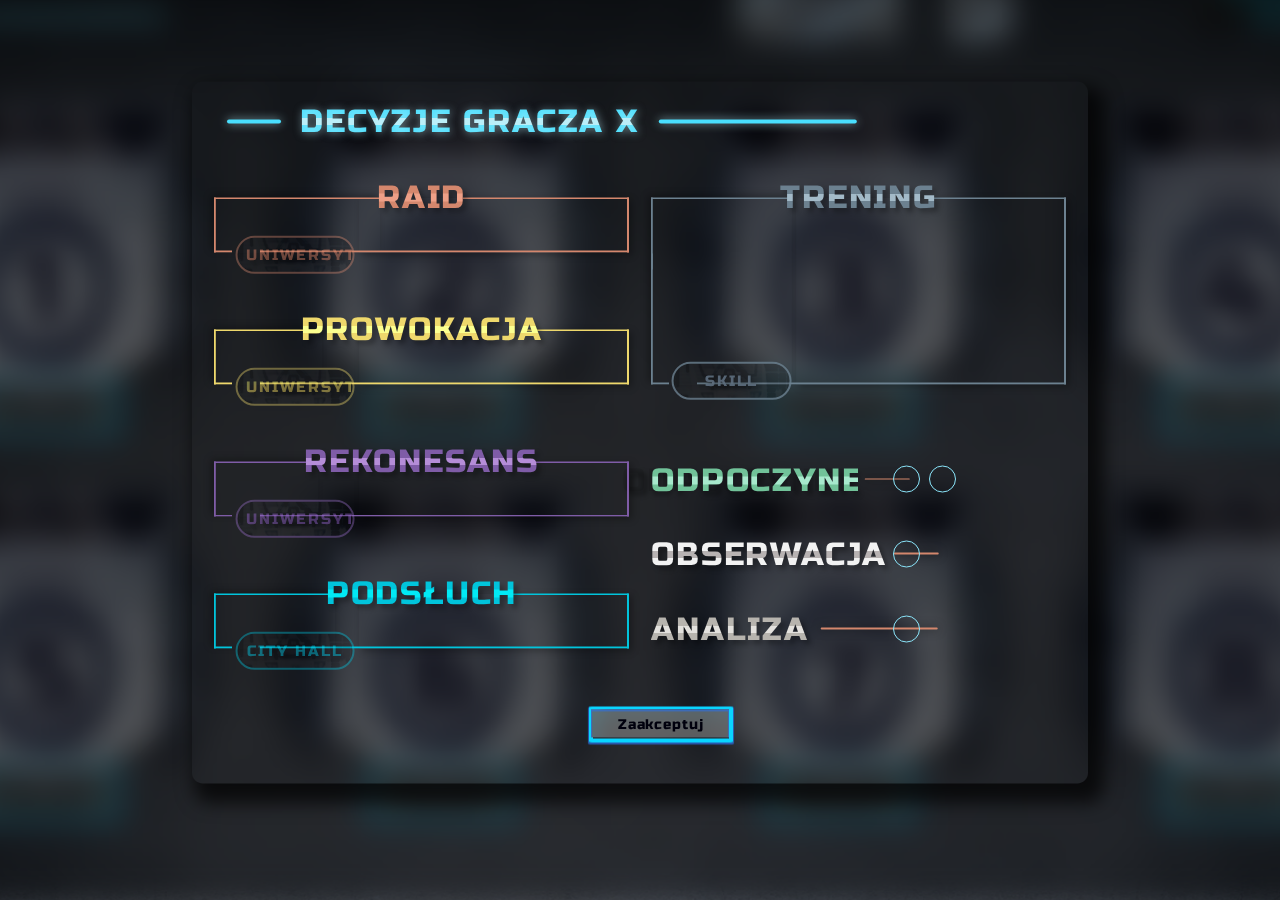
==== commit 9d108a5a: "tutorial pop-up layout" ====
--- a/index.html
+++ b/index.html
@@ -56,7 +56,7 @@
                     </i>
                     </form>  
                  </div>
-                 <button class="btn btn--decision"><a class="player-box__link" href="#popup-information"><span class="btn__text">Wprowadź decyzje</span>&nbsp;</a></button>
+                 <button class="btn btn--decision"><span class="btn__text">Wprowadź decyzje</span>&nbsp;</button>
             </div>
             <div class="player-box ">
                 <img class="player-box__img" src="img/3.png" alt="agent-3-badge">
@@ -158,29 +158,29 @@
 
             <div class="popup__actions popup-grid">
 
-                <div class="action action--raid-pl">
+                <div class="action action--raid-eng action--raid-eng-tutorial">
                     <div class="action__header-box action--raid-header">
                             <h1 class="heading-primary">
-                                 <span class="heading-primary--raid-pl">Nalot</span>
+                                 <span class="heading-primary--raid-eng">RAid</span>
                              </h1>
                      </div>  
                     <div class="action__button-box action__button-box--raid">
                         <button class="btn-popup btn-popup--raid">
                             <span class="btn-popup-text ">Uniwersytet</span>
                         </button>
-                        <button class="btn-popup btn-popup--raid">
+                        <!-- <button class="btn-popup btn-popup--raid">
                             <span class="btn-popup-text">Lotnisko</span>
                         </button>
                         <button class="btn-popup btn-popup--raid btn-popup-clicked btn-popup-clicked--raid">
                             <span class="btn-popup-text ">Kasyno</span>
-                        </button>
+                        </button> -->
                     </div> 
                 </div>
 
-                <div class="action action--provocation-pl">
+                <div class="action action--provocation-pl action--provocation-pl-tutorial">
                     <div class="action__header-box action--provocation-header">
                         <h1 class="heading-primary">
-                            <span class="heading-primary--provocation-pl">Provocation</span>
+                            <span class="heading-primary--provocation-pl">Prowokacja</span>
                         </h1>
                     </div>
                     
@@ -188,18 +188,18 @@
                         <button class="btn-popup btn-popup--provocation">
                             <span class="btn-popup-text">Uniwersytet</span>
                         </button>
-                        <button class="btn-popup btn-popup--provocation">
+                        <!-- <button class="btn-popup btn-popup--provocation">
                             <span class="btn-popup-text">Lotnisko</span>
                         </button>
                         <button class="btn-popup btn-popup--provocation btn-popup-clicked btn-popup-clicked--provocation">
                             <span class="btn-popup-text">Kasyno</span>
-                        </button>
-                    </div>
-                </div>
-                <div class="action action--recon-pl">
+                        </button> -->
+                    </div>
+                </div>
+                <div class="action action--recon-pl action--recon-pl-tutorial">
                     <div class="action__header-box action--recon-header">
                         <h1 class="heading-primary">
-                            <span class="heading-primary--recon-pl">Recon</span>
+                            <span class="heading-primary--recon-pl">Rekonesans</span>
                         </h1>
 
                     </div>
@@ -208,44 +208,44 @@
                         <button class="btn-popup btn-popup--recon">
                             <span class="btn-popup-text">Uniwersytet</span>
                         </button>
-                        <button class="btn-popup btn-popup--recon">
+                        <!-- <button class="btn-popup btn-popup--recon">
                             <span class="btn-popup-text">Lotnisko</span>
                         </button>
                         <button class="btn-popup btn-popup--recon btn-popup-clicked btn-popup-clicked--recon">
                             <span class="btn-popup-text">Kasyno</span>
-                        </button>
-                    </div>
-                </div>
-
-                <div class="action action--wiretapping-pl">
+                        </button> -->
+                    </div>
+                </div>
+
+                <div class="action action--wiretapping-pl action--wiretapping-pl-tutorial">
                     <div class="action__header-box  action--wiretapping-header">
                     
                     <h1 class="heading-primary">
-                        <span class="heading-primary--wiretapping-pl">Wiretapping</span>
+                        <span class="heading-primary--wiretapping-pl">Podsłuch</span>
                     </h1>
                 </div>
                     <div class="action__button-box action__button-box--wiretapping">
                         <button class="btn-popup btn-popup--wiretapping">
                             <span class="btn-popup-text">city Hall</span>
                         </button>
-                        <button class="btn-popup btn-popup--wiretapping">
+                        <!-- <button class="btn-popup btn-popup--wiretapping">
                             <span class="btn-popup-text">Lotnisko</span>
                         </button>
                         <button class="btn-popup btn-popup--wiretapping btn-popup-clicked btn-popup-clicked--wiretapping">
                             <span class="btn-popup-text">Kasyno</span>
-                        </button>
-                    </div>
-                </div>
-
-                <div class="action action--training-pl">
+                        </button> -->
+                    </div>
+                </div>
+
+                <div class="action action--training-pl action--training-pl-tutorial">
                     <h1 class="heading-primary action--training-header">
-                        <span class="heading-primary--training-pl">Training</span>
-                    </h1>
-                    <div class="action__button-box action__button-box--training">
-                        <button class="btn-popup btn-popup--training">
-                            <span class="btn-popup-text ">Bluff</span>
-                        </button>
-                        <button class="btn-popup btn-popup--training">
+                        <span class="heading-primary--training-pl">Trening</span>
+                    </h1>
+                    <div class="action__button-box action__button-box--training action__button-box--training-tutorial">
+                        <button class="btn-popup btn-popup--training">
+                            <span class="btn-popup-text ">Skill</span>
+                        </button>
+                        <!-- <button class="btn-popup btn-popup--training">
                             <span class="btn-popup-text ">Electronic</span>
                         </button>
                         <button class="btn-popup btn-popup--training u-padding-button">
@@ -277,7 +277,7 @@
                         </button>
                         <button class="btn-popup btn-popup--training btn-popup--learned">
                             <span class="btn-popup-text ">connections</span>
-                        </button>
+                        </button> -->
                        
                     </div>
                 </div>
@@ -327,7 +327,7 @@
             </div>
          </div> 
          <button class="btn btn--accept"><a href="#main" class="player-box__link"><span class="btn__text">Zaakceptuj</span>&nbsp;</a></button>     
-    </div>     
+    </div>      
 
       <!-- <div class="popup" id="popup-information">
         <div class="popup__content popup__content--smaller">
@@ -351,8 +351,19 @@
                     <button class="btn btn--change"><span class="btn__text">Pokaż&nbsp;kostki</span></button>    
             </div>
         </div>
-    </div>     
-     -->
+    </div>     -->
+     
+      <!-- <div class="popup" id="popup-information">
+        <div class="popup__content popup__content--announcement">
+            <h1 class="heading-primary">
+                <span class="heading-primary--main">OBserwacja!</span>
+            </h1>
+            <button class="btn-information"></button>
+            <div class="information-content">
+                <p class="information__text">Retrieves OPERATION CARDS that were played this turn from his Partner on his right side<p> 
+            </div>
+        </div>
+    </div>        -->
     
 </body>
 </html>--- a/sass/index.css
+++ b/sass/index.css
@@ -349,7 +349,7 @@
 .heading-primary--rest-pl::after {
   content: "";
   width: 5vmin;
-  height: .15vmin;
+  height: .2vmin;
   border-radius: 5px;
   position: absolute;
   background: #d4876d;
@@ -385,7 +385,7 @@
 .heading-primary--rest-eng::after {
   content: "";
   width: 21vmin;
-  height: .15vmin;
+  height: .2vmin;
   border-radius: 5px;
   position: absolute;
   background: #d4876d;
@@ -607,7 +607,7 @@
 }
 
 .decision__text {
-  font-size: 2vmin;
+  font-size: 1.8vmin;
   text-transform: uppercase;
   font-weight: 400;
   padding: 1vmin;
@@ -661,6 +661,7 @@
   letter-spacing: .1vmin;
   display: inline-block;
   margin-bottom: 1vmin;
+  margin-top: 1vmin;
 }
 
 .information__text--float {
@@ -780,7 +781,7 @@
 
 .btn--accept::before {
   content: "";
-  width: 15.4vmin;
+  width: 15.3vmin;
   height: 3.1vmin;
   z-index: -2;
   position: Absolute;
@@ -1058,7 +1059,7 @@
 .btn-information, .btn-information:link, .btn-information:visited {
   position: absolute;
   top: 40%;
-  left: 85%;
+  left: 83%;
   cursor: pointer;
   height: 10vmin;
   width: 10vmin;
@@ -1866,6 +1867,7 @@
   position: relative;
   -webkit-backface-visibility: hidden;
           backface-visibility: hidden;
+  resize: none;
 }
 
 .form__name .name-input::-webkit-input-placeholder {
@@ -1966,6 +1968,25 @@
           box-shadow: rgba(0, 0, 0, 0.3) 0.3vmin -0.3vmin 0.8vmin;
 }
 
+.action--raid-pl-tutorial {
+  background: -webkit-gradient(linear, left top, right top, color-stop(0.2vmin, #d4876d), color-stop(0.2vmin, transparent)) 0 0, -webkit-gradient(linear, left top, left bottom, color-stop(0.2vmin, #d4876d), color-stop(0.2vmin, transparent)) 0 0, -webkit-gradient(linear, right top, left top, color-stop(0.2vmin, #d4876d), color-stop(0.2vmin, transparent)) 100% 0, -webkit-gradient(linear, left top, left bottom, color-stop(0.2vmin, #d4876d), color-stop(0.2vmin, transparent)) 100% 0, -webkit-gradient(linear, right top, left top, color-stop(0.2vmin, #d4876d), color-stop(0.2vmin, transparent)) 100% 100%, -webkit-gradient(linear, left bottom, left top, color-stop(0.2vmin, #d4876d), color-stop(0.2vmin, transparent)) 100% 100%, -webkit-gradient(linear, left top, right top, color-stop(0.2vmin, #d4876d), color-stop(0.2vmin, transparent)) 0 100%, -webkit-gradient(linear, left bottom, left top, color-stop(0.2vmin, #d4876d), color-stop(0.2vmin, transparent)) 0 100%;
+  background: linear-gradient(to right, #d4876d 0.2vmin, transparent 0.2vmin) 0 0, linear-gradient(to bottom, #d4876d 0.2vmin, transparent 0.2vmin) 0 0, linear-gradient(to left, #d4876d 0.2vmin, transparent 0.2vmin) 100% 0, linear-gradient(to bottom, #d4876d 0.2vmin, transparent 0.2vmin) 100% 0, linear-gradient(to left, #d4876d 0.2vmin, transparent 0.2vmin) 100% 100%, linear-gradient(to top, #d4876d 0.2vmin, transparent 0.2vmin) 100% 100%, linear-gradient(to right, #d4876d 0.2vmin, transparent 0.2vmin) 0 100%, linear-gradient(to top, #d4876d 0.2vmin, transparent 0.2vmin) 0 100%;
+  background-repeat: no-repeat;
+  background-size: 0.2vmin 8vmin, 36% 1vmin, 1vmin 8vmin, 36% 1vmin, 1vmin 0vmin, 41vmin 0.2vmin, 0.2vmin 0vmin, 2vmin 0.2vmin;
+}
+
+.action--raid-pl-tutorial::after {
+  content: '';
+  position: absolute;
+  top: 0;
+  right: 0;
+  width: 65%;
+  height: 100%;
+  z-index: -1;
+  -webkit-box-shadow: rgba(0, 0, 0, 0.3) 0.3vmin 0.3vmin 0.8vmin;
+          box-shadow: rgba(0, 0, 0, 0.3) 0.3vmin 0.3vmin 0.8vmin;
+}
+
 .action--raid-eng {
   background: -webkit-gradient(linear, left top, right top, color-stop(0.2vmin, #d4876d), color-stop(0.2vmin, transparent)) 0 0, -webkit-gradient(linear, left top, left bottom, color-stop(0.2vmin, #d4876d), color-stop(0.2vmin, transparent)) 0 0, -webkit-gradient(linear, right top, left top, color-stop(0.2vmin, #d4876d), color-stop(0.2vmin, transparent)) 100% 0, -webkit-gradient(linear, left top, left bottom, color-stop(0.2vmin, #d4876d), color-stop(0.2vmin, transparent)) 100% 0, -webkit-gradient(linear, right top, left top, color-stop(0.2vmin, #d4876d), color-stop(0.2vmin, transparent)) 100% 100%, -webkit-gradient(linear, left bottom, left top, color-stop(0.2vmin, #d4876d), color-stop(0.2vmin, transparent)) 100% 100%, -webkit-gradient(linear, left top, right top, color-stop(0.2vmin, #d4876d), color-stop(0.2vmin, transparent)) 0 100%, -webkit-gradient(linear, left bottom, left top, color-stop(0.2vmin, #d4876d), color-stop(0.2vmin, transparent)) 0 100%;
   background: linear-gradient(to right, #d4876d 0.2vmin, transparent 0.2vmin) 0 0, linear-gradient(to bottom, #d4876d 0.2vmin, transparent 0.2vmin) 0 0, linear-gradient(to left, #d4876d 0.2vmin, transparent 0.2vmin) 100% 0, linear-gradient(to bottom, #d4876d 0.2vmin, transparent 0.2vmin) 100% 0, linear-gradient(to left, #d4876d 0.2vmin, transparent 0.2vmin) 100% 100%, linear-gradient(to top, #d4876d 0.2vmin, transparent 0.2vmin) 100% 100%, linear-gradient(to right, #d4876d 0.2vmin, transparent 0.2vmin) 0 100%, linear-gradient(to top, #d4876d 0.2vmin, transparent 0.2vmin) 0 100%;
@@ -1997,6 +2018,25 @@
           box-shadow: rgba(0, 0, 0, 0.3) 0.3vmin -0.3vmin 0.8vmin;
 }
 
+.action--raid-eng-tutorial {
+  background: -webkit-gradient(linear, left top, right top, color-stop(0.2vmin, #d4876d), color-stop(0.2vmin, transparent)) 0 0, -webkit-gradient(linear, left top, left bottom, color-stop(0.2vmin, #d4876d), color-stop(0.2vmin, transparent)) 0 0, -webkit-gradient(linear, right top, left top, color-stop(0.2vmin, #d4876d), color-stop(0.2vmin, transparent)) 100% 0, -webkit-gradient(linear, left top, left bottom, color-stop(0.2vmin, #d4876d), color-stop(0.2vmin, transparent)) 100% 0, -webkit-gradient(linear, right top, left top, color-stop(0.2vmin, #d4876d), color-stop(0.2vmin, transparent)) 100% 100%, -webkit-gradient(linear, left bottom, left top, color-stop(0.2vmin, #d4876d), color-stop(0.2vmin, transparent)) 100% 100%, -webkit-gradient(linear, left top, right top, color-stop(0.2vmin, #d4876d), color-stop(0.2vmin, transparent)) 0 100%, -webkit-gradient(linear, left bottom, left top, color-stop(0.2vmin, #d4876d), color-stop(0.2vmin, transparent)) 0 100%;
+  background: linear-gradient(to right, #d4876d 0.2vmin, transparent 0.2vmin) 0 0, linear-gradient(to bottom, #d4876d 0.2vmin, transparent 0.2vmin) 0 0, linear-gradient(to left, #d4876d 0.2vmin, transparent 0.2vmin) 100% 0, linear-gradient(to bottom, #d4876d 0.2vmin, transparent 0.2vmin) 100% 0, linear-gradient(to left, #d4876d 0.2vmin, transparent 0.2vmin) 100% 100%, linear-gradient(to top, #d4876d 0.2vmin, transparent 0.2vmin) 100% 100%, linear-gradient(to right, #d4876d 0.2vmin, transparent 0.2vmin) 0 100%, linear-gradient(to top, #d4876d 0.2vmin, transparent 0.2vmin) 0 100%;
+  background-repeat: no-repeat;
+  background-size: 0.2vmin 8vmin, 40% 1vmin, 1vmin 8vmin, 40% 1vmin, 1vmin 0vmin, 41vmin 0.2vmin, 0.2vmin 0vmin, 2vmin 0.2vmin;
+}
+
+.action--raid-eng-tutorial::after {
+  content: '';
+  position: absolute;
+  top: 0;
+  right: 0;
+  width: 65%;
+  height: 100%;
+  z-index: -1;
+  -webkit-box-shadow: rgba(0, 0, 0, 0.3) 0.3vmin 0.3vmin 0.8vmin;
+          box-shadow: rgba(0, 0, 0, 0.3) 0.3vmin 0.3vmin 0.8vmin;
+}
+
 .action--provocation-pl {
   background: -webkit-gradient(linear, left top, right top, color-stop(0.2vmin, #eed86c), color-stop(0.2vmin, transparent)) 0 0, -webkit-gradient(linear, left top, left bottom, color-stop(0.2vmin, #eed86c), color-stop(0.2vmin, transparent)) 0 0, -webkit-gradient(linear, right top, left top, color-stop(0.2vmin, #eed86c), color-stop(0.2vmin, transparent)) 100% 0, -webkit-gradient(linear, left top, left bottom, color-stop(0.2vmin, #eed86c), color-stop(0.2vmin, transparent)) 100% 0, -webkit-gradient(linear, right top, left top, color-stop(0.2vmin, #eed86c), color-stop(0.2vmin, transparent)) 100% 100%, -webkit-gradient(linear, left bottom, left top, color-stop(0.2vmin, #eed86c), color-stop(0.2vmin, transparent)) 100% 100%, -webkit-gradient(linear, left top, right top, color-stop(0.2vmin, #eed86c), color-stop(0.2vmin, transparent)) 0 100%, -webkit-gradient(linear, left bottom, left top, color-stop(0.2vmin, #eed86c), color-stop(0.2vmin, transparent)) 0 100%;
   background: linear-gradient(to right, #eed86c 0.2vmin, transparent 0.2vmin) 0 0, linear-gradient(to bottom, #eed86c 0.2vmin, transparent 0.2vmin) 0 0, linear-gradient(to left, #eed86c 0.2vmin, transparent 0.2vmin) 100% 0, linear-gradient(to bottom, #eed86c 0.2vmin, transparent 0.2vmin) 100% 0, linear-gradient(to left, #eed86c 0.2vmin, transparent 0.2vmin) 100% 100%, linear-gradient(to top, #eed86c 0.2vmin, transparent 0.2vmin) 100% 100%, linear-gradient(to right, #eed86c 0.2vmin, transparent 0.2vmin) 0 100%, linear-gradient(to top, #eed86c 0.2vmin, transparent 0.2vmin) 0 100%;
@@ -2028,6 +2068,25 @@
           box-shadow: rgba(0, 0, 0, 0.3) 0.3vmin -0.3vmin 0.8vmin;
 }
 
+.action--provocation-pl-tutorial {
+  background: -webkit-gradient(linear, left top, right top, color-stop(0.2vmin, #eed86c), color-stop(0.2vmin, transparent)) 0 0, -webkit-gradient(linear, left top, left bottom, color-stop(0.2vmin, #eed86c), color-stop(0.2vmin, transparent)) 0 0, -webkit-gradient(linear, right top, left top, color-stop(0.2vmin, #eed86c), color-stop(0.2vmin, transparent)) 100% 0, -webkit-gradient(linear, left top, left bottom, color-stop(0.2vmin, #eed86c), color-stop(0.2vmin, transparent)) 100% 0, -webkit-gradient(linear, right top, left top, color-stop(0.2vmin, #eed86c), color-stop(0.2vmin, transparent)) 100% 100%, -webkit-gradient(linear, left bottom, left top, color-stop(0.2vmin, #eed86c), color-stop(0.2vmin, transparent)) 100% 100%, -webkit-gradient(linear, left top, right top, color-stop(0.2vmin, #eed86c), color-stop(0.2vmin, transparent)) 0 100%, -webkit-gradient(linear, left bottom, left top, color-stop(0.2vmin, #eed86c), color-stop(0.2vmin, transparent)) 0 100%;
+  background: linear-gradient(to right, #eed86c 0.2vmin, transparent 0.2vmin) 0 0, linear-gradient(to bottom, #eed86c 0.2vmin, transparent 0.2vmin) 0 0, linear-gradient(to left, #eed86c 0.2vmin, transparent 0.2vmin) 100% 0, linear-gradient(to bottom, #eed86c 0.2vmin, transparent 0.2vmin) 100% 0, linear-gradient(to left, #eed86c 0.2vmin, transparent 0.2vmin) 100% 100%, linear-gradient(to top, #eed86c 0.2vmin, transparent 0.2vmin) 100% 100%, linear-gradient(to right, #eed86c 0.2vmin, transparent 0.2vmin) 0 100%, linear-gradient(to top, #eed86c 0.2vmin, transparent 0.2vmin) 0 100%;
+  background-repeat: no-repeat;
+  background-size: 0.2vmin 8vmin, 25% 1vmin, 1vmin 8vmin, 25% 1vmin, 1vmin 0vmin, 41vmin 0.2vmin, 0.2vmin 0vmin, 2vmin 0.2vmin;
+}
+
+.action--provocation-pl-tutorial::after {
+  content: '';
+  position: absolute;
+  top: 0;
+  right: 0;
+  width: 65%;
+  height: 100%;
+  z-index: -1;
+  -webkit-box-shadow: rgba(0, 0, 0, 0.3) 0.3vmin 0.3vmin 0.8vmin;
+          box-shadow: rgba(0, 0, 0, 0.3) 0.3vmin 0.3vmin 0.8vmin;
+}
+
 .action--provocation-eng {
   background: -webkit-gradient(linear, left top, right top, color-stop(0.2vmin, #eed86c), color-stop(0.2vmin, transparent)) 0 0, -webkit-gradient(linear, left top, left bottom, color-stop(0.2vmin, #eed86c), color-stop(0.2vmin, transparent)) 0 0, -webkit-gradient(linear, right top, left top, color-stop(0.2vmin, #eed86c), color-stop(0.2vmin, transparent)) 100% 0, -webkit-gradient(linear, left top, left bottom, color-stop(0.2vmin, #eed86c), color-stop(0.2vmin, transparent)) 100% 0, -webkit-gradient(linear, right top, left top, color-stop(0.2vmin, #eed86c), color-stop(0.2vmin, transparent)) 100% 100%, -webkit-gradient(linear, left bottom, left top, color-stop(0.2vmin, #eed86c), color-stop(0.2vmin, transparent)) 100% 100%, -webkit-gradient(linear, left top, right top, color-stop(0.2vmin, #eed86c), color-stop(0.2vmin, transparent)) 0 100%, -webkit-gradient(linear, left bottom, left top, color-stop(0.2vmin, #eed86c), color-stop(0.2vmin, transparent)) 0 100%;
   background: linear-gradient(to right, #eed86c 0.2vmin, transparent 0.2vmin) 0 0, linear-gradient(to bottom, #eed86c 0.2vmin, transparent 0.2vmin) 0 0, linear-gradient(to left, #eed86c 0.2vmin, transparent 0.2vmin) 100% 0, linear-gradient(to bottom, #eed86c 0.2vmin, transparent 0.2vmin) 100% 0, linear-gradient(to left, #eed86c 0.2vmin, transparent 0.2vmin) 100% 100%, linear-gradient(to top, #eed86c 0.2vmin, transparent 0.2vmin) 100% 100%, linear-gradient(to right, #eed86c 0.2vmin, transparent 0.2vmin) 0 100%, linear-gradient(to top, #eed86c 0.2vmin, transparent 0.2vmin) 0 100%;
@@ -2059,6 +2118,25 @@
           box-shadow: rgba(0, 0, 0, 0.3) 0.3vmin -0.3vmin 0.8vmin;
 }
 
+.action--provocation-eng-tutorial {
+  background: -webkit-gradient(linear, left top, right top, color-stop(0.2vmin, #eed86c), color-stop(0.2vmin, transparent)) 0 0, -webkit-gradient(linear, left top, left bottom, color-stop(0.2vmin, #eed86c), color-stop(0.2vmin, transparent)) 0 0, -webkit-gradient(linear, right top, left top, color-stop(0.2vmin, #eed86c), color-stop(0.2vmin, transparent)) 100% 0, -webkit-gradient(linear, left top, left bottom, color-stop(0.2vmin, #eed86c), color-stop(0.2vmin, transparent)) 100% 0, -webkit-gradient(linear, right top, left top, color-stop(0.2vmin, #eed86c), color-stop(0.2vmin, transparent)) 100% 100%, -webkit-gradient(linear, left bottom, left top, color-stop(0.2vmin, #eed86c), color-stop(0.2vmin, transparent)) 100% 100%, -webkit-gradient(linear, left top, right top, color-stop(0.2vmin, #eed86c), color-stop(0.2vmin, transparent)) 0 100%, -webkit-gradient(linear, left bottom, left top, color-stop(0.2vmin, #eed86c), color-stop(0.2vmin, transparent)) 0 100%;
+  background: linear-gradient(to right, #eed86c 0.2vmin, transparent 0.2vmin) 0 0, linear-gradient(to bottom, #eed86c 0.2vmin, transparent 0.2vmin) 0 0, linear-gradient(to left, #eed86c 0.2vmin, transparent 0.2vmin) 100% 0, linear-gradient(to bottom, #eed86c 0.2vmin, transparent 0.2vmin) 100% 0, linear-gradient(to left, #eed86c 0.2vmin, transparent 0.2vmin) 100% 100%, linear-gradient(to top, #eed86c 0.2vmin, transparent 0.2vmin) 100% 100%, linear-gradient(to right, #eed86c 0.2vmin, transparent 0.2vmin) 0 100%, linear-gradient(to top, #eed86c 0.2vmin, transparent 0.2vmin) 0 100%;
+  background-repeat: no-repeat;
+  background-size: 0.2vmin 8vmin, 26% 1vmin, 1vmin 8vmin, 26% 1vmin, 1vmin 0vmin, 41vmin 0.2vmin, 0.2vmin 0vmin, 2vmin 0.2vmin;
+}
+
+.action--provocation-eng-tutorial::after {
+  content: '';
+  position: absolute;
+  top: 0;
+  right: 0;
+  width: 65%;
+  height: 100%;
+  z-index: -1;
+  -webkit-box-shadow: rgba(0, 0, 0, 0.3) 0.3vmin 0.3vmin 0.8vmin;
+          box-shadow: rgba(0, 0, 0, 0.3) 0.3vmin 0.3vmin 0.8vmin;
+}
+
 .action--recon-pl {
   background: -webkit-gradient(linear, left top, right top, color-stop(0.2vmin, #7f5ca7), color-stop(0.2vmin, transparent)) 0 0, -webkit-gradient(linear, left top, left bottom, color-stop(0.2vmin, #7f5ca7), color-stop(0.2vmin, transparent)) 0 0, -webkit-gradient(linear, right top, left top, color-stop(0.2vmin, #7f5ca7), color-stop(0.2vmin, transparent)) 100% 0, -webkit-gradient(linear, left top, left bottom, color-stop(0.2vmin, #7f5ca7), color-stop(0.2vmin, transparent)) 100% 0, -webkit-gradient(linear, right top, left top, color-stop(0.2vmin, #7f5ca7), color-stop(0.2vmin, transparent)) 100% 100%, -webkit-gradient(linear, left bottom, left top, color-stop(0.2vmin, #7f5ca7), color-stop(0.2vmin, transparent)) 100% 100%, -webkit-gradient(linear, left top, right top, color-stop(0.2vmin, #7f5ca7), color-stop(0.2vmin, transparent)) 0 100%, -webkit-gradient(linear, left bottom, left top, color-stop(0.2vmin, #7f5ca7), color-stop(0.2vmin, transparent)) 0 100%;
   background: linear-gradient(to right, #7f5ca7 0.2vmin, transparent 0.2vmin) 0 0, linear-gradient(to bottom, #7f5ca7 0.2vmin, transparent 0.2vmin) 0 0, linear-gradient(to left, #7f5ca7 0.2vmin, transparent 0.2vmin) 100% 0, linear-gradient(to bottom, #7f5ca7 0.2vmin, transparent 0.2vmin) 100% 0, linear-gradient(to left, #7f5ca7 0.2vmin, transparent 0.2vmin) 100% 100%, linear-gradient(to top, #7f5ca7 0.2vmin, transparent 0.2vmin) 100% 100%, linear-gradient(to right, #7f5ca7 0.2vmin, transparent 0.2vmin) 0 100%, linear-gradient(to top, #7f5ca7 0.2vmin, transparent 0.2vmin) 0 100%;
@@ -2090,6 +2168,25 @@
           box-shadow: rgba(0, 0, 0, 0.3) 0.3vmin -0.3vmin 0.8vmin;
 }
 
+.action--recon-pl-tutorial {
+  background: -webkit-gradient(linear, left top, right top, color-stop(0.2vmin, #7f5ca7), color-stop(0.2vmin, transparent)) 0 0, -webkit-gradient(linear, left top, left bottom, color-stop(0.2vmin, #7f5ca7), color-stop(0.2vmin, transparent)) 0 0, -webkit-gradient(linear, right top, left top, color-stop(0.2vmin, #7f5ca7), color-stop(0.2vmin, transparent)) 100% 0, -webkit-gradient(linear, left top, left bottom, color-stop(0.2vmin, #7f5ca7), color-stop(0.2vmin, transparent)) 100% 0, -webkit-gradient(linear, right top, left top, color-stop(0.2vmin, #7f5ca7), color-stop(0.2vmin, transparent)) 100% 100%, -webkit-gradient(linear, left bottom, left top, color-stop(0.2vmin, #7f5ca7), color-stop(0.2vmin, transparent)) 100% 100%, -webkit-gradient(linear, left top, right top, color-stop(0.2vmin, #7f5ca7), color-stop(0.2vmin, transparent)) 0 100%, -webkit-gradient(linear, left bottom, left top, color-stop(0.2vmin, #7f5ca7), color-stop(0.2vmin, transparent)) 0 100%;
+  background: linear-gradient(to right, #7f5ca7 0.2vmin, transparent 0.2vmin) 0 0, linear-gradient(to bottom, #7f5ca7 0.2vmin, transparent 0.2vmin) 0 0, linear-gradient(to left, #7f5ca7 0.2vmin, transparent 0.2vmin) 100% 0, linear-gradient(to bottom, #7f5ca7 0.2vmin, transparent 0.2vmin) 100% 0, linear-gradient(to left, #7f5ca7 0.2vmin, transparent 0.2vmin) 100% 100%, linear-gradient(to top, #7f5ca7 0.2vmin, transparent 0.2vmin) 100% 100%, linear-gradient(to right, #7f5ca7 0.2vmin, transparent 0.2vmin) 0 100%, linear-gradient(to top, #7f5ca7 0.2vmin, transparent 0.2vmin) 0 100%;
+  background-repeat: no-repeat;
+  background-size: 0.2vmin 8vmin, 25% 1vmin, 1vmin 8vmin, 25% 1vmin, 1vmin 0vmin, 41vmin 0.2vmin, 0.2vmin 0vmin, 2vmin 0.2vmin;
+}
+
+.action--recon-pl-tutorial::after {
+  content: '';
+  position: absolute;
+  top: 0;
+  right: 0;
+  width: 65%;
+  height: 100%;
+  z-index: -1;
+  -webkit-box-shadow: rgba(0, 0, 0, 0.3) 0.3vmin 0.3vmin 0.8vmin;
+          box-shadow: rgba(0, 0, 0, 0.3) 0.3vmin 0.3vmin 0.8vmin;
+}
+
 .action--recon-eng {
   background: -webkit-gradient(linear, left top, right top, color-stop(0.2vmin, #7f5ca7), color-stop(0.2vmin, transparent)) 0 0, -webkit-gradient(linear, left top, left bottom, color-stop(0.2vmin, #7f5ca7), color-stop(0.2vmin, transparent)) 0 0, -webkit-gradient(linear, right top, left top, color-stop(0.2vmin, #7f5ca7), color-stop(0.2vmin, transparent)) 100% 0, -webkit-gradient(linear, left top, left bottom, color-stop(0.2vmin, #7f5ca7), color-stop(0.2vmin, transparent)) 100% 0, -webkit-gradient(linear, right top, left top, color-stop(0.2vmin, #7f5ca7), color-stop(0.2vmin, transparent)) 100% 100%, -webkit-gradient(linear, left bottom, left top, color-stop(0.2vmin, #7f5ca7), color-stop(0.2vmin, transparent)) 100% 100%, -webkit-gradient(linear, left top, right top, color-stop(0.2vmin, #7f5ca7), color-stop(0.2vmin, transparent)) 0 100%, -webkit-gradient(linear, left bottom, left top, color-stop(0.2vmin, #7f5ca7), color-stop(0.2vmin, transparent)) 0 100%;
   background: linear-gradient(to right, #7f5ca7 0.2vmin, transparent 0.2vmin) 0 0, linear-gradient(to bottom, #7f5ca7 0.2vmin, transparent 0.2vmin) 0 0, linear-gradient(to left, #7f5ca7 0.2vmin, transparent 0.2vmin) 100% 0, linear-gradient(to bottom, #7f5ca7 0.2vmin, transparent 0.2vmin) 100% 0, linear-gradient(to left, #7f5ca7 0.2vmin, transparent 0.2vmin) 100% 100%, linear-gradient(to top, #7f5ca7 0.2vmin, transparent 0.2vmin) 100% 100%, linear-gradient(to right, #7f5ca7 0.2vmin, transparent 0.2vmin) 0 100%, linear-gradient(to top, #7f5ca7 0.2vmin, transparent 0.2vmin) 0 100%;
@@ -2121,6 +2218,25 @@
           box-shadow: rgba(0, 0, 0, 0.3) 0.3vmin -0.3vmin 0.8vmin;
 }
 
+.action--recon-eng-tutorial {
+  background: -webkit-gradient(linear, left top, right top, color-stop(0.2vmin, #7f5ca7), color-stop(0.2vmin, transparent)) 0 0, -webkit-gradient(linear, left top, left bottom, color-stop(0.2vmin, #7f5ca7), color-stop(0.2vmin, transparent)) 0 0, -webkit-gradient(linear, right top, left top, color-stop(0.2vmin, #7f5ca7), color-stop(0.2vmin, transparent)) 100% 0, -webkit-gradient(linear, left top, left bottom, color-stop(0.2vmin, #7f5ca7), color-stop(0.2vmin, transparent)) 100% 0, -webkit-gradient(linear, right top, left top, color-stop(0.2vmin, #7f5ca7), color-stop(0.2vmin, transparent)) 100% 100%, -webkit-gradient(linear, left bottom, left top, color-stop(0.2vmin, #7f5ca7), color-stop(0.2vmin, transparent)) 100% 100%, -webkit-gradient(linear, left top, right top, color-stop(0.2vmin, #7f5ca7), color-stop(0.2vmin, transparent)) 0 100%, -webkit-gradient(linear, left bottom, left top, color-stop(0.2vmin, #7f5ca7), color-stop(0.2vmin, transparent)) 0 100%;
+  background: linear-gradient(to right, #7f5ca7 0.2vmin, transparent 0.2vmin) 0 0, linear-gradient(to bottom, #7f5ca7 0.2vmin, transparent 0.2vmin) 0 0, linear-gradient(to left, #7f5ca7 0.2vmin, transparent 0.2vmin) 100% 0, linear-gradient(to bottom, #7f5ca7 0.2vmin, transparent 0.2vmin) 100% 0, linear-gradient(to left, #7f5ca7 0.2vmin, transparent 0.2vmin) 100% 100%, linear-gradient(to top, #7f5ca7 0.2vmin, transparent 0.2vmin) 100% 100%, linear-gradient(to right, #7f5ca7 0.2vmin, transparent 0.2vmin) 0 100%, linear-gradient(to top, #7f5ca7 0.2vmin, transparent 0.2vmin) 0 100%;
+  background-repeat: no-repeat;
+  background-size: 0.2vmin 8vmin, 38% 1vmin, 1vmin 8vmin, 38% 1vmin, 1vmin 0vmin, 41vmin 0.2vmin, 0.2vmin 0vmin, 2vmin 0.2vmin;
+}
+
+.action--recon-eng-tutorial::after {
+  content: '';
+  position: absolute;
+  top: 0;
+  right: 0;
+  width: 65%;
+  height: 100%;
+  z-index: -1;
+  -webkit-box-shadow: rgba(0, 0, 0, 0.3) 0.3vmin 0.3vmin 0.8vmin;
+          box-shadow: rgba(0, 0, 0, 0.3) 0.3vmin 0.3vmin 0.8vmin;
+}
+
 .action--wiretapping-pl {
   background: -webkit-gradient(linear, left top, right top, color-stop(0.2vmin, #01c4db), color-stop(0.2vmin, transparent)) 0 0, -webkit-gradient(linear, left top, left bottom, color-stop(0.2vmin, #01c4db), color-stop(0.2vmin, transparent)) 0 0, -webkit-gradient(linear, right top, left top, color-stop(0.2vmin, #01c4db), color-stop(0.2vmin, transparent)) 100% 0, -webkit-gradient(linear, left top, left bottom, color-stop(0.2vmin, #01c4db), color-stop(0.2vmin, transparent)) 100% 0, -webkit-gradient(linear, right top, left top, color-stop(0.2vmin, #01c4db), color-stop(0.2vmin, transparent)) 100% 100%, -webkit-gradient(linear, left bottom, left top, color-stop(0.2vmin, #01c4db), color-stop(0.2vmin, transparent)) 100% 100%, -webkit-gradient(linear, left top, right top, color-stop(0.2vmin, #01c4db), color-stop(0.2vmin, transparent)) 0 100%, -webkit-gradient(linear, left bottom, left top, color-stop(0.2vmin, #01c4db), color-stop(0.2vmin, transparent)) 0 100%;
   background: linear-gradient(to right, #01c4db 0.2vmin, transparent 0.2vmin) 0 0, linear-gradient(to bottom, #01c4db 0.2vmin, transparent 0.2vmin) 0 0, linear-gradient(to left, #01c4db 0.2vmin, transparent 0.2vmin) 100% 0, linear-gradient(to bottom, #01c4db 0.2vmin, transparent 0.2vmin) 100% 0, linear-gradient(to left, #01c4db 0.2vmin, transparent 0.2vmin) 100% 100%, linear-gradient(to top, #01c4db 0.2vmin, transparent 0.2vmin) 100% 100%, linear-gradient(to right, #01c4db 0.2vmin, transparent 0.2vmin) 0 100%, linear-gradient(to top, #01c4db 0.2vmin, transparent 0.2vmin) 0 100%;
@@ -2152,6 +2268,25 @@
           box-shadow: rgba(0, 0, 0, 0.3) 0.3vmin -0.3vmin 0.8vmin;
 }
 
+.action--wiretapping-pl-tutorial {
+  background: -webkit-gradient(linear, left top, right top, color-stop(0.2vmin, #01c4db), color-stop(0.2vmin, transparent)) 0 0, -webkit-gradient(linear, left top, left bottom, color-stop(0.2vmin, #01c4db), color-stop(0.2vmin, transparent)) 0 0, -webkit-gradient(linear, right top, left top, color-stop(0.2vmin, #01c4db), color-stop(0.2vmin, transparent)) 100% 0, -webkit-gradient(linear, left top, left bottom, color-stop(0.2vmin, #01c4db), color-stop(0.2vmin, transparent)) 100% 0, -webkit-gradient(linear, right top, left top, color-stop(0.2vmin, #01c4db), color-stop(0.2vmin, transparent)) 100% 100%, -webkit-gradient(linear, left bottom, left top, color-stop(0.2vmin, #01c4db), color-stop(0.2vmin, transparent)) 100% 100%, -webkit-gradient(linear, left top, right top, color-stop(0.2vmin, #01c4db), color-stop(0.2vmin, transparent)) 0 100%, -webkit-gradient(linear, left bottom, left top, color-stop(0.2vmin, #01c4db), color-stop(0.2vmin, transparent)) 0 100%;
+  background: linear-gradient(to right, #01c4db 0.2vmin, transparent 0.2vmin) 0 0, linear-gradient(to bottom, #01c4db 0.2vmin, transparent 0.2vmin) 0 0, linear-gradient(to left, #01c4db 0.2vmin, transparent 0.2vmin) 100% 0, linear-gradient(to bottom, #01c4db 0.2vmin, transparent 0.2vmin) 100% 0, linear-gradient(to left, #01c4db 0.2vmin, transparent 0.2vmin) 100% 100%, linear-gradient(to top, #01c4db 0.2vmin, transparent 0.2vmin) 100% 100%, linear-gradient(to right, #01c4db 0.2vmin, transparent 0.2vmin) 0 100%, linear-gradient(to top, #01c4db 0.2vmin, transparent 0.2vmin) 0 100%;
+  background-repeat: no-repeat;
+  background-size: 0.2vmin 8vmin, 30% 1vmin, 1vmin 8vmin, 30% 1vmin, 1vmin 0vmin, 41vmin 0.2vmin, 0.2vmin 0vmin, 2vmin 0.2vmin;
+}
+
+.action--wiretapping-pl-tutorial::after {
+  content: '';
+  position: absolute;
+  top: 0;
+  right: 0;
+  width: 65%;
+  height: 100%;
+  z-index: -1;
+  -webkit-box-shadow: rgba(0, 0, 0, 0.3) 0.3vmin 0.3vmin 0.8vmin;
+          box-shadow: rgba(0, 0, 0, 0.3) 0.3vmin 0.3vmin 0.8vmin;
+}
+
 .action--wiretapping-eng {
   background: -webkit-gradient(linear, left top, right top, color-stop(0.2vmin, #01c4db), color-stop(0.2vmin, transparent)) 0 0, -webkit-gradient(linear, left top, left bottom, color-stop(0.2vmin, #01c4db), color-stop(0.2vmin, transparent)) 0 0, -webkit-gradient(linear, right top, left top, color-stop(0.2vmin, #01c4db), color-stop(0.2vmin, transparent)) 100% 0, -webkit-gradient(linear, left top, left bottom, color-stop(0.2vmin, #01c4db), color-stop(0.2vmin, transparent)) 100% 0, -webkit-gradient(linear, right top, left top, color-stop(0.2vmin, #01c4db), color-stop(0.2vmin, transparent)) 100% 100%, -webkit-gradient(linear, left bottom, left top, color-stop(0.2vmin, #01c4db), color-stop(0.2vmin, transparent)) 100% 100%, -webkit-gradient(linear, left top, right top, color-stop(0.2vmin, #01c4db), color-stop(0.2vmin, transparent)) 0 100%, -webkit-gradient(linear, left bottom, left top, color-stop(0.2vmin, #01c4db), color-stop(0.2vmin, transparent)) 0 100%;
   background: linear-gradient(to right, #01c4db 0.2vmin, transparent 0.2vmin) 0 0, linear-gradient(to bottom, #01c4db 0.2vmin, transparent 0.2vmin) 0 0, linear-gradient(to left, #01c4db 0.2vmin, transparent 0.2vmin) 100% 0, linear-gradient(to bottom, #01c4db 0.2vmin, transparent 0.2vmin) 100% 0, linear-gradient(to left, #01c4db 0.2vmin, transparent 0.2vmin) 100% 100%, linear-gradient(to top, #01c4db 0.2vmin, transparent 0.2vmin) 100% 100%, linear-gradient(to right, #01c4db 0.2vmin, transparent 0.2vmin) 0 100%, linear-gradient(to top, #01c4db 0.2vmin, transparent 0.2vmin) 0 100%;
@@ -2183,6 +2318,25 @@
           box-shadow: rgba(0, 0, 0, 0.3) 0.3vmin -0.3vmin 0.8vmin;
 }
 
+.action--wiretapping-eng-tutorial {
+  background: -webkit-gradient(linear, left top, right top, color-stop(0.2vmin, #01c4db), color-stop(0.2vmin, transparent)) 0 0, -webkit-gradient(linear, left top, left bottom, color-stop(0.2vmin, #01c4db), color-stop(0.2vmin, transparent)) 0 0, -webkit-gradient(linear, right top, left top, color-stop(0.2vmin, #01c4db), color-stop(0.2vmin, transparent)) 100% 0, -webkit-gradient(linear, left top, left bottom, color-stop(0.2vmin, #01c4db), color-stop(0.2vmin, transparent)) 100% 0, -webkit-gradient(linear, right top, left top, color-stop(0.2vmin, #01c4db), color-stop(0.2vmin, transparent)) 100% 100%, -webkit-gradient(linear, left bottom, left top, color-stop(0.2vmin, #01c4db), color-stop(0.2vmin, transparent)) 100% 100%, -webkit-gradient(linear, left top, right top, color-stop(0.2vmin, #01c4db), color-stop(0.2vmin, transparent)) 0 100%, -webkit-gradient(linear, left bottom, left top, color-stop(0.2vmin, #01c4db), color-stop(0.2vmin, transparent)) 0 100%;
+  background: linear-gradient(to right, #01c4db 0.2vmin, transparent 0.2vmin) 0 0, linear-gradient(to bottom, #01c4db 0.2vmin, transparent 0.2vmin) 0 0, linear-gradient(to left, #01c4db 0.2vmin, transparent 0.2vmin) 100% 0, linear-gradient(to bottom, #01c4db 0.2vmin, transparent 0.2vmin) 100% 0, linear-gradient(to left, #01c4db 0.2vmin, transparent 0.2vmin) 100% 100%, linear-gradient(to top, #01c4db 0.2vmin, transparent 0.2vmin) 100% 100%, linear-gradient(to right, #01c4db 0.2vmin, transparent 0.2vmin) 0 100%, linear-gradient(to top, #01c4db 0.2vmin, transparent 0.2vmin) 0 100%;
+  background-repeat: no-repeat;
+  background-size: 0.2vmin 8vmin, 26% 1vmin, 1vmin 8vmin, 26% 1vmin, 1vmin 0vmin, 41vmin 0.2vmin, 0.2vmin 0vmin, 2vmin 0.2vmin;
+}
+
+.action--wiretapping-eng-tutorial::after {
+  content: '';
+  position: absolute;
+  top: 0;
+  right: 0;
+  width: 65%;
+  height: 100%;
+  z-index: -1;
+  -webkit-box-shadow: rgba(0, 0, 0, 0.3) 0.3vmin 0.3vmin 0.8vmin;
+          box-shadow: rgba(0, 0, 0, 0.3) 0.3vmin 0.3vmin 0.8vmin;
+}
+
 .action--training-pl {
   background: -webkit-gradient(linear, left top, right top, color-stop(0.2vmin, #6c8190), color-stop(0.2vmin, transparent)) 0 0, -webkit-gradient(linear, left top, left bottom, color-stop(0.2vmin, #6c8190), color-stop(0.2vmin, transparent)) 0 0, -webkit-gradient(linear, right top, left top, color-stop(0.2vmin, #6c8190), color-stop(0.2vmin, transparent)) 100% 0, -webkit-gradient(linear, left top, left bottom, color-stop(0.2vmin, #6c8190), color-stop(0.2vmin, transparent)) 100% 0, -webkit-gradient(linear, right top, left top, color-stop(0.2vmin, #6c8190), color-stop(0.2vmin, transparent)) 100% 100%, -webkit-gradient(linear, left bottom, left top, color-stop(0.2vmin, #6c8190), color-stop(0.2vmin, transparent)) 100% 100%, -webkit-gradient(linear, left top, right top, color-stop(0.2vmin, #6c8190), color-stop(0.2vmin, transparent)) 0 100%, -webkit-gradient(linear, left bottom, left top, color-stop(0.2vmin, #6c8190), color-stop(0.2vmin, transparent)) 0 100%;
   background: linear-gradient(to right, #6c8190 0.2vmin, transparent 0.2vmin) 0 0, linear-gradient(to bottom, #6c8190 0.2vmin, transparent 0.2vmin) 0 0, linear-gradient(to left, #6c8190 0.2vmin, transparent 0.2vmin) 100% 0, linear-gradient(to bottom, #6c8190 0.2vmin, transparent 0.2vmin) 100% 0, linear-gradient(to left, #6c8190 0.2vmin, transparent 0.2vmin) 100% 100%, linear-gradient(to top, #6c8190 0.2vmin, transparent 0.2vmin) 100% 100%, linear-gradient(to right, #6c8190 0.2vmin, transparent 0.2vmin) 0 100%, linear-gradient(to top, #6c8190 0.2vmin, transparent 0.2vmin) 0 100%;
@@ -2216,6 +2370,25 @@
   z-index: -1;
 }
 
+.action--training-pl-tutorial {
+  background: -webkit-gradient(linear, left top, right top, color-stop(0.2vmin, #6c8190), color-stop(0.2vmin, transparent)) 0 0, -webkit-gradient(linear, left top, left bottom, color-stop(0.2vmin, #6c8190), color-stop(0.2vmin, transparent)) 0 0, -webkit-gradient(linear, right top, left top, color-stop(0.2vmin, #6c8190), color-stop(0.2vmin, transparent)) 100% 0, -webkit-gradient(linear, left top, left bottom, color-stop(0.2vmin, #6c8190), color-stop(0.2vmin, transparent)) 100% 0, -webkit-gradient(linear, right top, left top, color-stop(0.2vmin, #6c8190), color-stop(0.2vmin, transparent)) 100% 100%, -webkit-gradient(linear, left bottom, left top, color-stop(0.2vmin, #6c8190), color-stop(0.2vmin, transparent)) 100% 100%, -webkit-gradient(linear, left top, right top, color-stop(0.2vmin, #6c8190), color-stop(0.2vmin, transparent)) 0 100%, -webkit-gradient(linear, left bottom, left top, color-stop(0.2vmin, #6c8190), color-stop(0.2vmin, transparent)) 0 100%;
+  background: linear-gradient(to right, #6c8190 0.2vmin, transparent 0.2vmin) 0 0, linear-gradient(to bottom, #6c8190 0.2vmin, transparent 0.2vmin) 0 0, linear-gradient(to left, #6c8190 0.2vmin, transparent 0.2vmin) 100% 0, linear-gradient(to bottom, #6c8190 0.2vmin, transparent 0.2vmin) 100% 0, linear-gradient(to left, #6c8190 0.2vmin, transparent 0.2vmin) 100% 100%, linear-gradient(to top, #6c8190 0.2vmin, transparent 0.2vmin) 100% 100%, linear-gradient(to right, #6c8190 0.2vmin, transparent 0.2vmin) 0 100%, linear-gradient(to top, #6c8190 0.2vmin, transparent 0.2vmin) 0 100%;
+  background-repeat: no-repeat;
+  background-size: 0.2vmin 8vmin, 33% 1vmin, 1vmin 8vmin, 33% 1vmin, 1vmin 14.55vmin, 41vmin 0.2vmin, 0.2vmin 14.55vmin, 2vmin 0.2vmin;
+}
+
+.action--training-pl-tutorial::after {
+  content: '';
+  position: absolute;
+  top: 0;
+  right: 0;
+  width: 65%;
+  height: 100%;
+  z-index: -1;
+  -webkit-box-shadow: rgba(0, 0, 0, 0.3) 0.3vmin 0.3vmin 0.8vmin;
+          box-shadow: rgba(0, 0, 0, 0.3) 0.3vmin 0.3vmin 0.8vmin;
+}
+
 .action--training-eng {
   background: -webkit-gradient(linear, left top, right top, color-stop(0.2vmin, #6c8190), color-stop(0.2vmin, transparent)) 0 0, -webkit-gradient(linear, left top, left bottom, color-stop(0.2vmin, #6c8190), color-stop(0.2vmin, transparent)) 0 0, -webkit-gradient(linear, right top, left top, color-stop(0.2vmin, #6c8190), color-stop(0.2vmin, transparent)) 100% 0, -webkit-gradient(linear, left top, left bottom, color-stop(0.2vmin, #6c8190), color-stop(0.2vmin, transparent)) 100% 0, -webkit-gradient(linear, right top, left top, color-stop(0.2vmin, #6c8190), color-stop(0.2vmin, transparent)) 100% 100%, -webkit-gradient(linear, left bottom, left top, color-stop(0.2vmin, #6c8190), color-stop(0.2vmin, transparent)) 100% 100%, -webkit-gradient(linear, left top, right top, color-stop(0.2vmin, #6c8190), color-stop(0.2vmin, transparent)) 0 100%, -webkit-gradient(linear, left bottom, left top, color-stop(0.2vmin, #6c8190), color-stop(0.2vmin, transparent)) 0 100%;
   background: linear-gradient(to right, #6c8190 0.2vmin, transparent 0.2vmin) 0 0, linear-gradient(to bottom, #6c8190 0.2vmin, transparent 0.2vmin) 0 0, linear-gradient(to left, #6c8190 0.2vmin, transparent 0.2vmin) 100% 0, linear-gradient(to bottom, #6c8190 0.2vmin, transparent 0.2vmin) 100% 0, linear-gradient(to left, #6c8190 0.2vmin, transparent 0.2vmin) 100% 100%, linear-gradient(to top, #6c8190 0.2vmin, transparent 0.2vmin) 100% 100%, linear-gradient(to right, #6c8190 0.2vmin, transparent 0.2vmin) 0 100%, linear-gradient(to top, #6c8190 0.2vmin, transparent 0.2vmin) 0 100%;
@@ -2247,6 +2420,25 @@
   -webkit-box-shadow: rgba(0, 0, 0, 0.3) 0.3vmin -0.3vmin 0.8vmin;
           box-shadow: rgba(0, 0, 0, 0.3) 0.3vmin -0.3vmin 0.8vmin;
   z-index: -1;
+}
+
+.action--training-eng-tutorial {
+  background: -webkit-gradient(linear, left top, right top, color-stop(0.2vmin, #6c8190), color-stop(0.2vmin, transparent)) 0 0, -webkit-gradient(linear, left top, left bottom, color-stop(0.2vmin, #6c8190), color-stop(0.2vmin, transparent)) 0 0, -webkit-gradient(linear, right top, left top, color-stop(0.2vmin, #6c8190), color-stop(0.2vmin, transparent)) 100% 0, -webkit-gradient(linear, left top, left bottom, color-stop(0.2vmin, #6c8190), color-stop(0.2vmin, transparent)) 100% 0, -webkit-gradient(linear, right top, left top, color-stop(0.2vmin, #6c8190), color-stop(0.2vmin, transparent)) 100% 100%, -webkit-gradient(linear, left bottom, left top, color-stop(0.2vmin, #6c8190), color-stop(0.2vmin, transparent)) 100% 100%, -webkit-gradient(linear, left top, right top, color-stop(0.2vmin, #6c8190), color-stop(0.2vmin, transparent)) 0 100%, -webkit-gradient(linear, left bottom, left top, color-stop(0.2vmin, #6c8190), color-stop(0.2vmin, transparent)) 0 100%;
+  background: linear-gradient(to right, #6c8190 0.2vmin, transparent 0.2vmin) 0 0, linear-gradient(to bottom, #6c8190 0.2vmin, transparent 0.2vmin) 0 0, linear-gradient(to left, #6c8190 0.2vmin, transparent 0.2vmin) 100% 0, linear-gradient(to bottom, #6c8190 0.2vmin, transparent 0.2vmin) 100% 0, linear-gradient(to left, #6c8190 0.2vmin, transparent 0.2vmin) 100% 100%, linear-gradient(to top, #6c8190 0.2vmin, transparent 0.2vmin) 100% 100%, linear-gradient(to right, #6c8190 0.2vmin, transparent 0.2vmin) 0 100%, linear-gradient(to top, #6c8190 0.2vmin, transparent 0.2vmin) 0 100%;
+  background-repeat: no-repeat;
+  background-size: 0.2vmin 8vmin, 33% 1vmin, 1vmin 8vmin, 33% 1vmin, 1vmin 14.55vmin, 41vmin 0.2vmin, 0.2vmin 14.55vmin, 2vmin 0.2vmin;
+}
+
+.action--training-eng-tutorial::after {
+  content: '';
+  position: absolute;
+  top: 0;
+  right: 0;
+  width: 65%;
+  height: 100%;
+  z-index: -1;
+  -webkit-box-shadow: rgba(0, 0, 0, 0.3) 0.3vmin 0.3vmin 0.8vmin;
+          box-shadow: rgba(0, 0, 0, 0.3) 0.3vmin 0.3vmin 0.8vmin;
 }
 
 .action__button-box {
@@ -2281,6 +2473,15 @@
   left: 50%;
   -webkit-transform: translate(-50%, -52%);
           transform: translate(-50%, -52%);
+}
+
+.action__button-box--training-tutorial {
+  left: 5%;
+  top: 60%;
+  left: 50%;
+  top: 100%;
+  -webkit-transform: translate(-50%, -50%);
+          transform: translate(-50%, -50%);
 }
 
 .action--other {
@@ -2356,7 +2557,7 @@
 .popup {
   width: 100vw;
   height: 105vmin;
-  background: url(../../img/fake-background.png) no-repeat center center/cover;
+  background: url(../img/fake-background.png) no-repeat center center/cover;
   position: fixed;
   top: 48%;
   left: 50%;
@@ -2404,6 +2605,24 @@
 .popup__content--smaller {
   width: 44vw;
   height: 58vmin;
+  position: Absolute;
+  top: 50%;
+  left: 50%;
+  padding: 2.5vmin;
+  -webkit-transform: translate(-50%, -50%);
+          transform: translate(-50%, -50%);
+  background: url(../img/bg.png);
+  background-size: cover;
+  border: 0.4vmin solid #09d5ff;
+  border-radius: 1.2vmin;
+  -webkit-box-shadow: 1vmin 1.4vmin 2vmin 0.7vmin rgba(0, 0, 0, 0.7), inset 0vmin 0vmin 1.2vmin 0.3vmin rgba(187, 239, 249, 0.5);
+          box-shadow: 1vmin 1.4vmin 2vmin 0.7vmin rgba(0, 0, 0, 0.7), inset 0vmin 0vmin 1.2vmin 0.3vmin rgba(187, 239, 249, 0.5);
+  position: relative;
+}
+
+.popup__content--announcement {
+  width: 40vw;
+  height: 28vmin;
   position: Absolute;
   top: 50%;
   left: 50%;
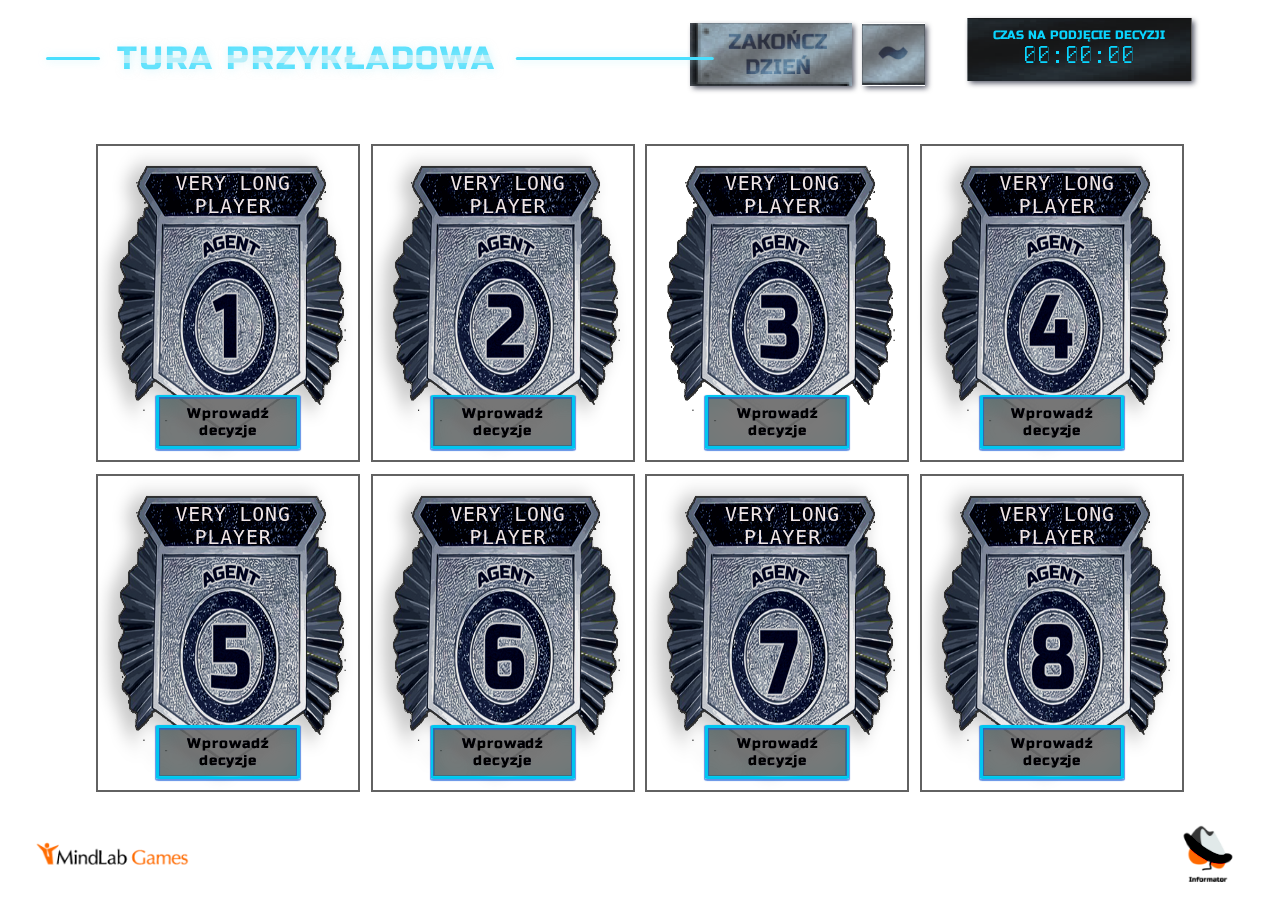
==== commit b23acf73: "end-game-results" ====
--- a/index.html
+++ b/index.html
@@ -147,7 +147,7 @@
             <img src="img/informator.png" alt="Informator Logo">
         </div>
     </div>
-
+<!-- 
      <div class="popup" id="popup-decision">  
          <div class="popup__content"> 
              <div class="header__popup">
@@ -168,12 +168,12 @@
                         <button class="btn-popup btn-popup--raid">
                             <span class="btn-popup-text ">Uniwersytet</span>
                         </button>
-                        <!-- <button class="btn-popup btn-popup--raid">
+                         <button class="btn-popup btn-popup--raid">
                             <span class="btn-popup-text">Lotnisko</span>
                         </button>
                         <button class="btn-popup btn-popup--raid btn-popup-clicked btn-popup-clicked--raid">
                             <span class="btn-popup-text ">Kasyno</span>
-                        </button> -->
+                        </button> 
                     </div> 
                 </div>
 
@@ -188,12 +188,12 @@
                         <button class="btn-popup btn-popup--provocation">
                             <span class="btn-popup-text">Uniwersytet</span>
                         </button>
-                        <!-- <button class="btn-popup btn-popup--provocation">
+                         <button class="btn-popup btn-popup--provocation">
                             <span class="btn-popup-text">Lotnisko</span>
                         </button>
                         <button class="btn-popup btn-popup--provocation btn-popup-clicked btn-popup-clicked--provocation">
                             <span class="btn-popup-text">Kasyno</span>
-                        </button> -->
+                        </button> 
                     </div>
                 </div>
                 <div class="action action--recon-pl action--recon-pl-tutorial">
@@ -208,12 +208,12 @@
                         <button class="btn-popup btn-popup--recon">
                             <span class="btn-popup-text">Uniwersytet</span>
                         </button>
-                        <!-- <button class="btn-popup btn-popup--recon">
+                         <button class="btn-popup btn-popup--recon">
                             <span class="btn-popup-text">Lotnisko</span>
                         </button>
                         <button class="btn-popup btn-popup--recon btn-popup-clicked btn-popup-clicked--recon">
                             <span class="btn-popup-text">Kasyno</span>
-                        </button> -->
+                        </button> 
                     </div>
                 </div>
 
@@ -228,12 +228,12 @@
                         <button class="btn-popup btn-popup--wiretapping">
                             <span class="btn-popup-text">city Hall</span>
                         </button>
-                        <!-- <button class="btn-popup btn-popup--wiretapping">
+                       <button class="btn-popup btn-popup--wiretapping">
                             <span class="btn-popup-text">Lotnisko</span>
                         </button>
                         <button class="btn-popup btn-popup--wiretapping btn-popup-clicked btn-popup-clicked--wiretapping">
                             <span class="btn-popup-text">Kasyno</span>
-                        </button> -->
+                        </button> 
                     </div>
                 </div>
 
@@ -245,7 +245,7 @@
                         <button class="btn-popup btn-popup--training">
                             <span class="btn-popup-text ">Skill</span>
                         </button>
-                        <!-- <button class="btn-popup btn-popup--training">
+                        <button class="btn-popup btn-popup--training">
                             <span class="btn-popup-text ">Electronic</span>
                         </button>
                         <button class="btn-popup btn-popup--training u-padding-button">
@@ -277,7 +277,7 @@
                         </button>
                         <button class="btn-popup btn-popup--training btn-popup--learned">
                             <span class="btn-popup-text ">connections</span>
-                        </button> -->
+                        </button> 
                        
                     </div>
                 </div>
@@ -327,7 +327,7 @@
             </div>
          </div> 
          <button class="btn btn--accept"><a href="#main" class="player-box__link"><span class="btn__text">Zaakceptuj</span>&nbsp;</a></button>     
-    </div>      
+    </div>       -->
 
       <!-- <div class="popup" id="popup-information">
         <div class="popup__content popup__content--smaller">
@@ -353,17 +353,18 @@
         </div>
     </div>     -->
      
-      <!-- <div class="popup" id="popup-information">
-        <div class="popup__content popup__content--announcement">
-            <h1 class="heading-primary">
-                <span class="heading-primary--main">OBserwacja!</span>
-            </h1>
-            <button class="btn-information"></button>
-            <div class="information-content">
-                <p class="information__text">Retrieves OPERATION CARDS that were played this turn from his Partner on his right side<p> 
-            </div>
-        </div>
-    </div>        -->
+        <!-- <div class="popup" id="popup-information">
+            <div class="popup__content popup__content--announcement">
+                <h1 class="heading-primary">
+                    <span class="heading-primary--main">OBserwacja!</span>
+                </h1>
+                <button class="btn-information"></button>
+                <div class="information-content">
+                    <p class="information__text">Retrieves OPERATION CARDS that were played this turn from his Partner on his right side<p> 
+                </div>
+                <button class="btn btn--change "><span class="btn__text">Pokaż&nbsp;kostki</span></button>  
+            </div>
+        </div>         -->
     
 </body>
 </html>--- a/sass/index.css
+++ b/sass/index.css
@@ -535,6 +535,19 @@
   right: 0;
   -webkit-transform: translatex(110%);
           transform: translatex(110%);
+}
+
+.heading-primary--results {
+  font-size: 2vmin;
+  background-image: -webkit-gradient(linear, left bottom, left top, from(#49dffe), color-stop(40%, #49dffe), color-stop(40%, #bbeff9), color-stop(60%, #bbeff9), color-stop(60%, #49dffe), to(#49dffe));
+  background-image: linear-gradient(to top, #49dffe 0%, #49dffe 40%, #bbeff9 40%, #bbeff9 60%, #49dffe 60%, #49dffe 100%);
+  background-clip: text;
+  -webkit-background-clip: text;
+  color: transparent;
+  text-shadow: 0.1rem 0.1rem 0.8rem rgba(187, 239, 249, 0.5);
+  display: inline-block;
+  text-align: center;
+  margin: .5vmin 2vmin;
 }
 
 .heading-secondary {
@@ -682,6 +695,10 @@
   margin-top: 2.2vmin;
 }
 
+.u-arrow-margin {
+  margin-right: -4vmin;
+}
+
 .btn, .btn:link, .btn:visited {
   font-family: "Russo One Regular";
   color: #040920;
@@ -752,7 +769,7 @@
   width: 20vmin;
   height: 4.4vmin;
   position: Absolute;
-  top: 92%;
+  top: 91%;
   left: 50%;
   -webkit-transform: translate(-50%, -50%);
           transform: translate(-50%, -50%);
@@ -1643,12 +1660,12 @@
   -webkit-box-direction: normal;
       -ms-flex-direction: column;
           flex-direction: column;
+  -webkit-box-pack: center;
+      -ms-flex-pack: center;
+          justify-content: center;
   -webkit-box-align: start;
       -ms-flex-align: start;
           align-items: flex-start;
-  -webkit-box-pack: center;
-      -ms-flex-pack: center;
-          justify-content: center;
   color: #fff5f5;
   text-shadow: 0 0 0.6vmin rgba(0, 0, 0, 0.7);
 }
@@ -1694,12 +1711,12 @@
   -webkit-box-direction: normal;
       -ms-flex-direction: column;
           flex-direction: column;
+  -webkit-box-pack: center;
+      -ms-flex-pack: center;
+          justify-content: center;
   -webkit-box-align: start;
       -ms-flex-align: start;
           align-items: flex-start;
-  -webkit-box-pack: center;
-      -ms-flex-pack: center;
-          justify-content: center;
 }
 
 .player-box__analysis .analysis-effect-bottom--raid {
@@ -1856,6 +1873,135 @@
   z-index: 0;
 }
 
+.player-box__results {
+  position: absolute;
+  width: 90%;
+  height: 70%;
+  top: 28%;
+  left: 5%;
+  display: -webkit-box;
+  display: -ms-flexbox;
+  display: flex;
+  -ms-flex-wrap: wrap;
+      flex-wrap: wrap;
+  -webkit-box-align: center;
+      -ms-flex-align: center;
+          align-items: center;
+  -webkit-box-pack: center;
+      -ms-flex-pack: center;
+          justify-content: center;
+}
+
+.player-box__results .results-box {
+  width: 50%;
+  height: 60%;
+  position: relative;
+  display: -webkit-box;
+  display: -ms-flexbox;
+  display: flex;
+  -webkit-box-orient: vertical;
+  -webkit-box-direction: normal;
+      -ms-flex-direction: column;
+          flex-direction: column;
+  -webkit-box-pack: center;
+      -ms-flex-pack: center;
+          justify-content: center;
+  -webkit-box-align: center;
+      -ms-flex-align: center;
+          align-items: center;
+}
+
+.player-box__results .results-box--final {
+  position: relative;
+  width: 50%;
+  height: 35%;
+  display: -webkit-box;
+  display: -ms-flexbox;
+  display: flex;
+  -webkit-box-orient: horizontal;
+  -webkit-box-direction: normal;
+      -ms-flex-direction: row;
+          flex-direction: row;
+  -webkit-box-pack: center;
+      -ms-flex-pack: center;
+          justify-content: center;
+  -webkit-box-align: center;
+      -ms-flex-align: center;
+          align-items: center;
+}
+
+.player-box__results .results-box .points-box {
+  position: relative;
+  width: 60%;
+  height: 50%;
+  display: -webkit-box;
+  display: -ms-flexbox;
+  display: flex;
+  -webkit-box-align: center;
+      -ms-flex-align: center;
+          align-items: center;
+  -webkit-box-pack: center;
+      -ms-flex-pack: center;
+          justify-content: center;
+}
+
+.player-box__results .results-box .points-box .points {
+  position: relative;
+  width: 6vmin;
+  height: 6vmin;
+}
+
+.player-box__results .results-box .points-box .points--final {
+  position: relative;
+  width: 7vmin;
+  height: 7vmin;
+}
+
+.player-box__results .results-box .points-box .points__img {
+  width: 90%;
+  height: 100%;
+  position: absolute;
+  top: 50%;
+  left: 50%;
+  -webkit-transform: translate(-50%, -50%);
+          transform: translate(-50%, -50%);
+  -webkit-filter: invert(80%) contrast(150%) brightness(150%);
+          filter: invert(80%) contrast(150%) brightness(150%);
+}
+
+.player-box__results .results-box .points-box .points__text {
+  font-size: 3vmin;
+  color: #040920;
+  z-index: 2;
+  position: absolute;
+  top: 50%;
+  left: 50%;
+  -webkit-transform: translate(-50%, -50%);
+          transform: translate(-50%, -50%);
+}
+
+.player-box .arrow {
+  height: 1.6vmin;
+  width: 1.6vmin;
+  border: 0.4vmin solid rgba(187, 239, 249, 0.9);
+  border-width: .4vmin .4vmin 0 0;
+}
+
+.player-box .arrow--left {
+  -webkit-transform: rotate(224deg);
+          transform: rotate(224deg);
+}
+
+.player-box .arrow--right {
+  -webkit-transform: rotate(45deg);
+          transform: rotate(45deg);
+}
+
+.player-box .arrow--bottom {
+  -webkit-transform: rotate(135deg);
+          transform: rotate(135deg);
+}
+
 .form__name .name-input {
   border: none;
   background: transparent;
@@ -1983,8 +2129,8 @@
   width: 65%;
   height: 100%;
   z-index: -1;
-  -webkit-box-shadow: rgba(0, 0, 0, 0.3) 0.3vmin 0.3vmin 0.8vmin;
-          box-shadow: rgba(0, 0, 0, 0.3) 0.3vmin 0.3vmin 0.8vmin;
+  -webkit-box-shadow: rgba(0, 0, 0, 0.3) 0.5vmin 0.5vmin 0.8vmin 0vmin;
+          box-shadow: rgba(0, 0, 0, 0.3) 0.5vmin 0.5vmin 0.8vmin 0vmin;
 }
 
 .action--raid-eng {
@@ -2033,8 +2179,8 @@
   width: 65%;
   height: 100%;
   z-index: -1;
-  -webkit-box-shadow: rgba(0, 0, 0, 0.3) 0.3vmin 0.3vmin 0.8vmin;
-          box-shadow: rgba(0, 0, 0, 0.3) 0.3vmin 0.3vmin 0.8vmin;
+  -webkit-box-shadow: rgba(0, 0, 0, 0.3) 0.5vmin 0.5vmin 0.8vmin 0vmin;
+          box-shadow: rgba(0, 0, 0, 0.3) 0.5vmin 0.5vmin 0.8vmin 0vmin;
 }
 
 .action--provocation-pl {
@@ -2083,8 +2229,8 @@
   width: 65%;
   height: 100%;
   z-index: -1;
-  -webkit-box-shadow: rgba(0, 0, 0, 0.3) 0.3vmin 0.3vmin 0.8vmin;
-          box-shadow: rgba(0, 0, 0, 0.3) 0.3vmin 0.3vmin 0.8vmin;
+  -webkit-box-shadow: rgba(0, 0, 0, 0.3) 0.5vmin 0.5vmin 0.8vmin 0vmin;
+          box-shadow: rgba(0, 0, 0, 0.3) 0.5vmin 0.5vmin 0.8vmin 0vmin;
 }
 
 .action--provocation-eng {
@@ -2133,8 +2279,8 @@
   width: 65%;
   height: 100%;
   z-index: -1;
-  -webkit-box-shadow: rgba(0, 0, 0, 0.3) 0.3vmin 0.3vmin 0.8vmin;
-          box-shadow: rgba(0, 0, 0, 0.3) 0.3vmin 0.3vmin 0.8vmin;
+  -webkit-box-shadow: rgba(0, 0, 0, 0.3) 0.5vmin 0.5vmin 0.8vmin 0vmin;
+          box-shadow: rgba(0, 0, 0, 0.3) 0.5vmin 0.5vmin 0.8vmin 0vmin;
 }
 
 .action--recon-pl {
@@ -2183,8 +2329,8 @@
   width: 65%;
   height: 100%;
   z-index: -1;
-  -webkit-box-shadow: rgba(0, 0, 0, 0.3) 0.3vmin 0.3vmin 0.8vmin;
-          box-shadow: rgba(0, 0, 0, 0.3) 0.3vmin 0.3vmin 0.8vmin;
+  -webkit-box-shadow: rgba(0, 0, 0, 0.3) 0.5vmin 0.5vmin 0.8vmin 0vmin;
+          box-shadow: rgba(0, 0, 0, 0.3) 0.5vmin 0.5vmin 0.8vmin 0vmin;
 }
 
 .action--recon-eng {
@@ -2233,8 +2379,8 @@
   width: 65%;
   height: 100%;
   z-index: -1;
-  -webkit-box-shadow: rgba(0, 0, 0, 0.3) 0.3vmin 0.3vmin 0.8vmin;
-          box-shadow: rgba(0, 0, 0, 0.3) 0.3vmin 0.3vmin 0.8vmin;
+  -webkit-box-shadow: rgba(0, 0, 0, 0.3) 0.5vmin 0.5vmin 0.8vmin 0vmin;
+          box-shadow: rgba(0, 0, 0, 0.3) 0.5vmin 0.5vmin 0.8vmin 0vmin;
 }
 
 .action--wiretapping-pl {
@@ -2283,8 +2429,8 @@
   width: 65%;
   height: 100%;
   z-index: -1;
-  -webkit-box-shadow: rgba(0, 0, 0, 0.3) 0.3vmin 0.3vmin 0.8vmin;
-          box-shadow: rgba(0, 0, 0, 0.3) 0.3vmin 0.3vmin 0.8vmin;
+  -webkit-box-shadow: rgba(0, 0, 0, 0.3) 0.5vmin 0.5vmin 0.8vmin 0vmin;
+          box-shadow: rgba(0, 0, 0, 0.3) 0.5vmin 0.5vmin 0.8vmin 0vmin;
 }
 
 .action--wiretapping-eng {
@@ -2333,8 +2479,8 @@
   width: 65%;
   height: 100%;
   z-index: -1;
-  -webkit-box-shadow: rgba(0, 0, 0, 0.3) 0.3vmin 0.3vmin 0.8vmin;
-          box-shadow: rgba(0, 0, 0, 0.3) 0.3vmin 0.3vmin 0.8vmin;
+  -webkit-box-shadow: rgba(0, 0, 0, 0.3) 0.5vmin 0.5vmin 0.8vmin 0vmin;
+          box-shadow: rgba(0, 0, 0, 0.3) 0.5vmin 0.5vmin 0.8vmin 0vmin;
 }
 
 .action--training-pl {
@@ -2385,8 +2531,8 @@
   width: 65%;
   height: 100%;
   z-index: -1;
-  -webkit-box-shadow: rgba(0, 0, 0, 0.3) 0.3vmin 0.3vmin 0.8vmin;
-          box-shadow: rgba(0, 0, 0, 0.3) 0.3vmin 0.3vmin 0.8vmin;
+  -webkit-box-shadow: rgba(0, 0, 0, 0.3) 0.5vmin 0.5vmin 0.8vmin 0vmin;
+          box-shadow: rgba(0, 0, 0, 0.3) 0.5vmin 0.5vmin 0.8vmin 0vmin;
 }
 
 .action--training-eng {
@@ -2437,8 +2583,8 @@
   width: 65%;
   height: 100%;
   z-index: -1;
-  -webkit-box-shadow: rgba(0, 0, 0, 0.3) 0.3vmin 0.3vmin 0.8vmin;
-          box-shadow: rgba(0, 0, 0, 0.3) 0.3vmin 0.3vmin 0.8vmin;
+  -webkit-box-shadow: rgba(0, 0, 0, 0.3) 0.5vmin 0.5vmin 0.8vmin 0vmin;
+          box-shadow: rgba(0, 0, 0, 0.3) 0.5vmin 0.5vmin 0.8vmin 0vmin;
 }
 
 .action__button-box {
@@ -2622,7 +2768,7 @@
 
 .popup__content--announcement {
   width: 40vw;
-  height: 28vmin;
+  height: 32vmin;
   position: Absolute;
   top: 50%;
   left: 50%;
@@ -2653,12 +2799,12 @@
   -webkit-box-direction: normal;
       -ms-flex-direction: column;
           flex-direction: column;
+  -webkit-box-pack: center;
+      -ms-flex-pack: center;
+          justify-content: center;
   -webkit-box-align: start;
       -ms-flex-align: start;
           align-items: flex-start;
-  -webkit-box-pack: center;
-      -ms-flex-pack: center;
-          justify-content: center;
 }
 
 .popup__content .information__players-list {
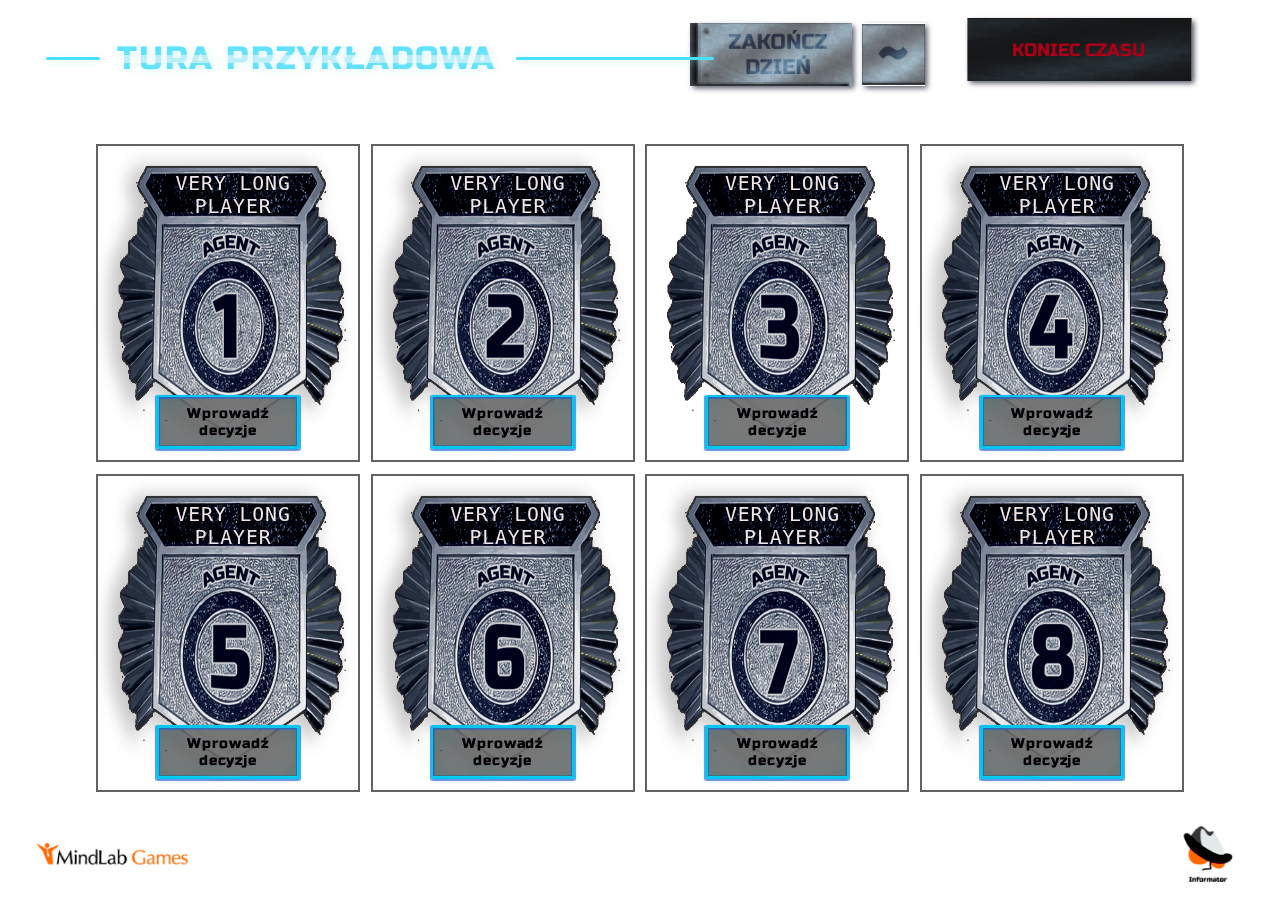
==== commit 4e206bcd: "timer-end look" ====
--- a/index.html
+++ b/index.html
@@ -20,9 +20,12 @@
             <button class="btn-header btn-header--tylda"></button>
         </div>
         <div class="header__timer">
-            <div class="timer__box">
+            <!-- <div class="timer__box">
                 <p class="timer__text">Czas na podjęcie decyzji</p>
                 <p class="timer__count">00:00:00</p>
+            </div>    -->
+            <div class="timer__box timer__box-end">
+                <p>Koniec czasu</p>
             </div>   
         </div>    
     </div>
--- a/sass/index.css
+++ b/sass/index.css
@@ -19,6 +19,66 @@
   }
   100% {
     width: 100%;
+  }
+}
+
+@-webkit-keyframes pulsing {
+  0% {
+    -webkit-transform: scale(1);
+            transform: scale(1);
+  }
+  50% {
+    -webkit-transform: scale(1.1);
+            transform: scale(1.1);
+  }
+  100% {
+    -webkit-transform: Scale(1);
+            transform: Scale(1);
+  }
+}
+
+@keyframes pulsing {
+  0% {
+    -webkit-transform: scale(1);
+            transform: scale(1);
+  }
+  50% {
+    -webkit-transform: scale(1.1);
+            transform: scale(1.1);
+  }
+  100% {
+    -webkit-transform: Scale(1);
+            transform: Scale(1);
+  }
+}
+
+@-webkit-keyframes glow {
+  0% {
+    -webkit-box-shadow: 0 0 2.2vmin 0.8vmin rgba(170, 0, 23, 0.7);
+            box-shadow: 0 0 2.2vmin 0.8vmin rgba(170, 0, 23, 0.7);
+  }
+  50% {
+    -webkit-box-shadow: 0 0 1vmin 0.8vmin rgba(170, 0, 23, 0.1);
+            box-shadow: 0 0 1vmin 0.8vmin rgba(170, 0, 23, 0.1);
+  }
+  100% {
+    -webkit-box-shadow: 0 0 2.2vmin 0.8vmin rgba(170, 0, 23, 0.7);
+            box-shadow: 0 0 2.2vmin 0.8vmin rgba(170, 0, 23, 0.7);
+  }
+}
+
+@keyframes glow {
+  0% {
+    -webkit-box-shadow: 0 0 2.2vmin 0.8vmin rgba(170, 0, 23, 0.7);
+            box-shadow: 0 0 2.2vmin 0.8vmin rgba(170, 0, 23, 0.7);
+  }
+  50% {
+    -webkit-box-shadow: 0 0 1vmin 0.8vmin rgba(170, 0, 23, 0.1);
+            box-shadow: 0 0 1vmin 0.8vmin rgba(170, 0, 23, 0.1);
+  }
+  100% {
+    -webkit-box-shadow: 0 0 2.2vmin 0.8vmin rgba(170, 0, 23, 0.7);
+            box-shadow: 0 0 2.2vmin 0.8vmin rgba(170, 0, 23, 0.7);
   }
 }
 
@@ -610,6 +670,13 @@
   text-transform: uppercase;
   font-weight: 400;
   color: #09d5ff;
+}
+
+.time-end {
+  font-size: 2vmin;
+  text-transform: uppercase;
+  font-weight: 400;
+  color: #aa0017;
 }
 
 .timer__count {
@@ -1123,6 +1190,17 @@
   background: url("../img/timer-bg.png") no-repeat center/cover;
   -webkit-box-shadow: 0.3vmin 0.3vmin 0.6vmin rgba(4, 9, 32, 0.7);
           box-shadow: 0.3vmin 0.3vmin 0.6vmin rgba(4, 9, 32, 0.7);
+  -webkit-transition: all ease-out;
+  transition: all ease-out;
+}
+
+.timer__box-end {
+  font-size: 2vmin;
+  text-transform: uppercase;
+  font-weight: 400;
+  color: #aa0017;
+  -webkit-animation: glow 2s infinite;
+          animation: glow 2s infinite;
 }
 
 .footer {
@@ -1932,7 +2010,7 @@
 
 .player-box__results .results-box .points-box {
   position: relative;
-  width: 60%;
+  width: 70%;
   height: 50%;
   display: -webkit-box;
   display: -ms-flexbox;
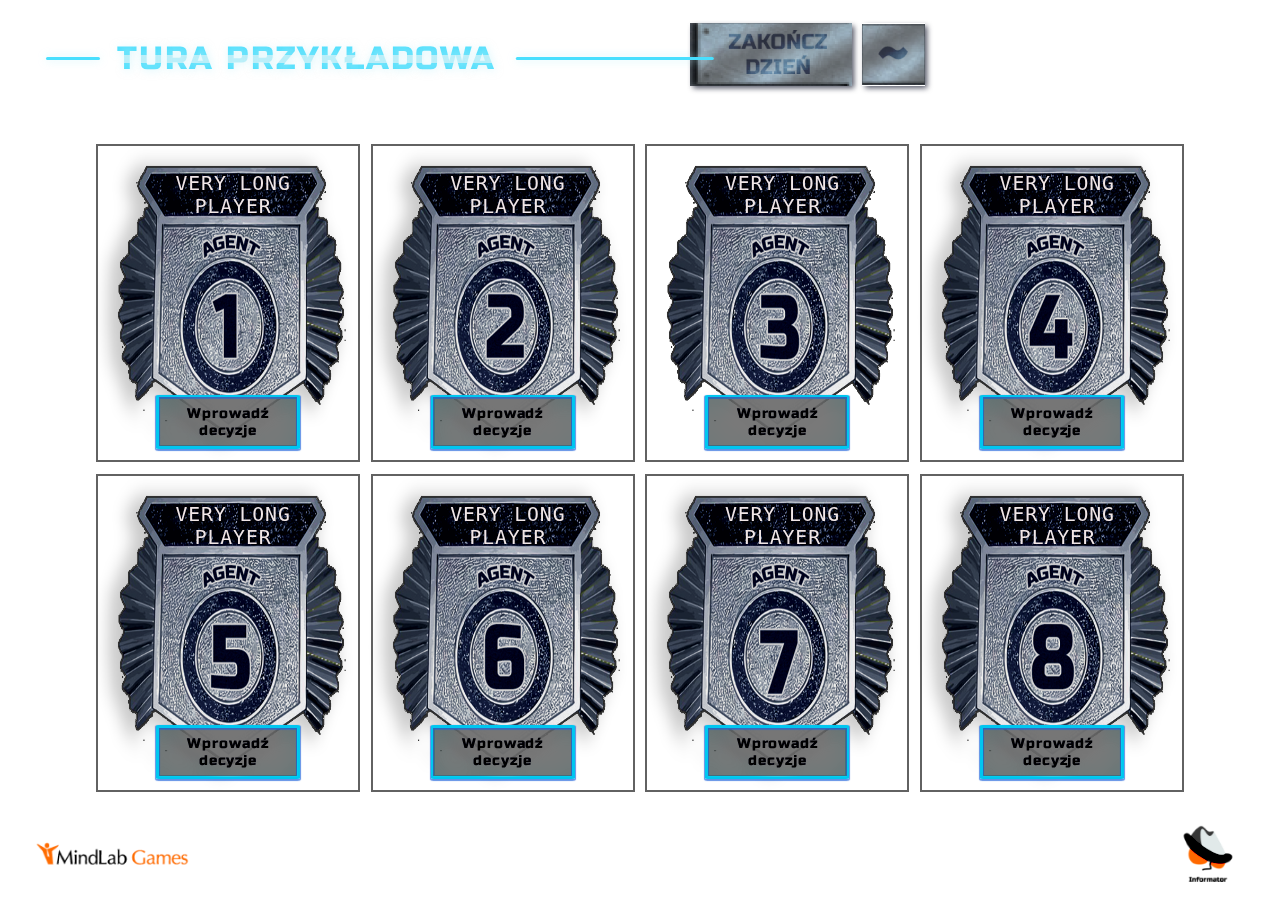
==== commit 9721128f: "u-hidden" ====
--- a/index.html
+++ b/index.html
@@ -15,20 +15,22 @@
                 <span class="heading-primary--main">Tura Przykładowa</span>
             </h1>
         </div>
-        <div class="header__button-box">
+        <div class="header__button-box ">
             <button class="btn-header btn-header--function"></button>
             <button class="btn-header btn-header--tylda"></button>
         </div>
         <div class="header__timer">
-            <!-- <div class="timer__box">
-                <p class="timer__text">Czas na podjęcie decyzji</p>
-                <p class="timer__count">00:00:00</p>
-            </div>    -->
-            <div class="timer__box timer__box-end">
+          
+            <div class="timer__box timer__box-end u-hidden">
                 <p>Koniec czasu</p>
             </div>   
         </div>    
     </div>
+
+      <!-- <div class="timer__box">
+                <p class="timer__text">Czas na podjęcie decyzji</p>
+                <p class="timer__count">00:00:00</p>
+            </div>    -->
 
     <div class="main" id="main">
         <div class="main-grid main-grid--7-8players">
--- a/sass/index.css
+++ b/sass/index.css
@@ -764,6 +764,10 @@
 
 .u-arrow-margin {
   margin-right: -4vmin;
+}
+
+.u-hidden {
+  visibility: hidden;
 }
 
 .btn, .btn:link, .btn:visited {
